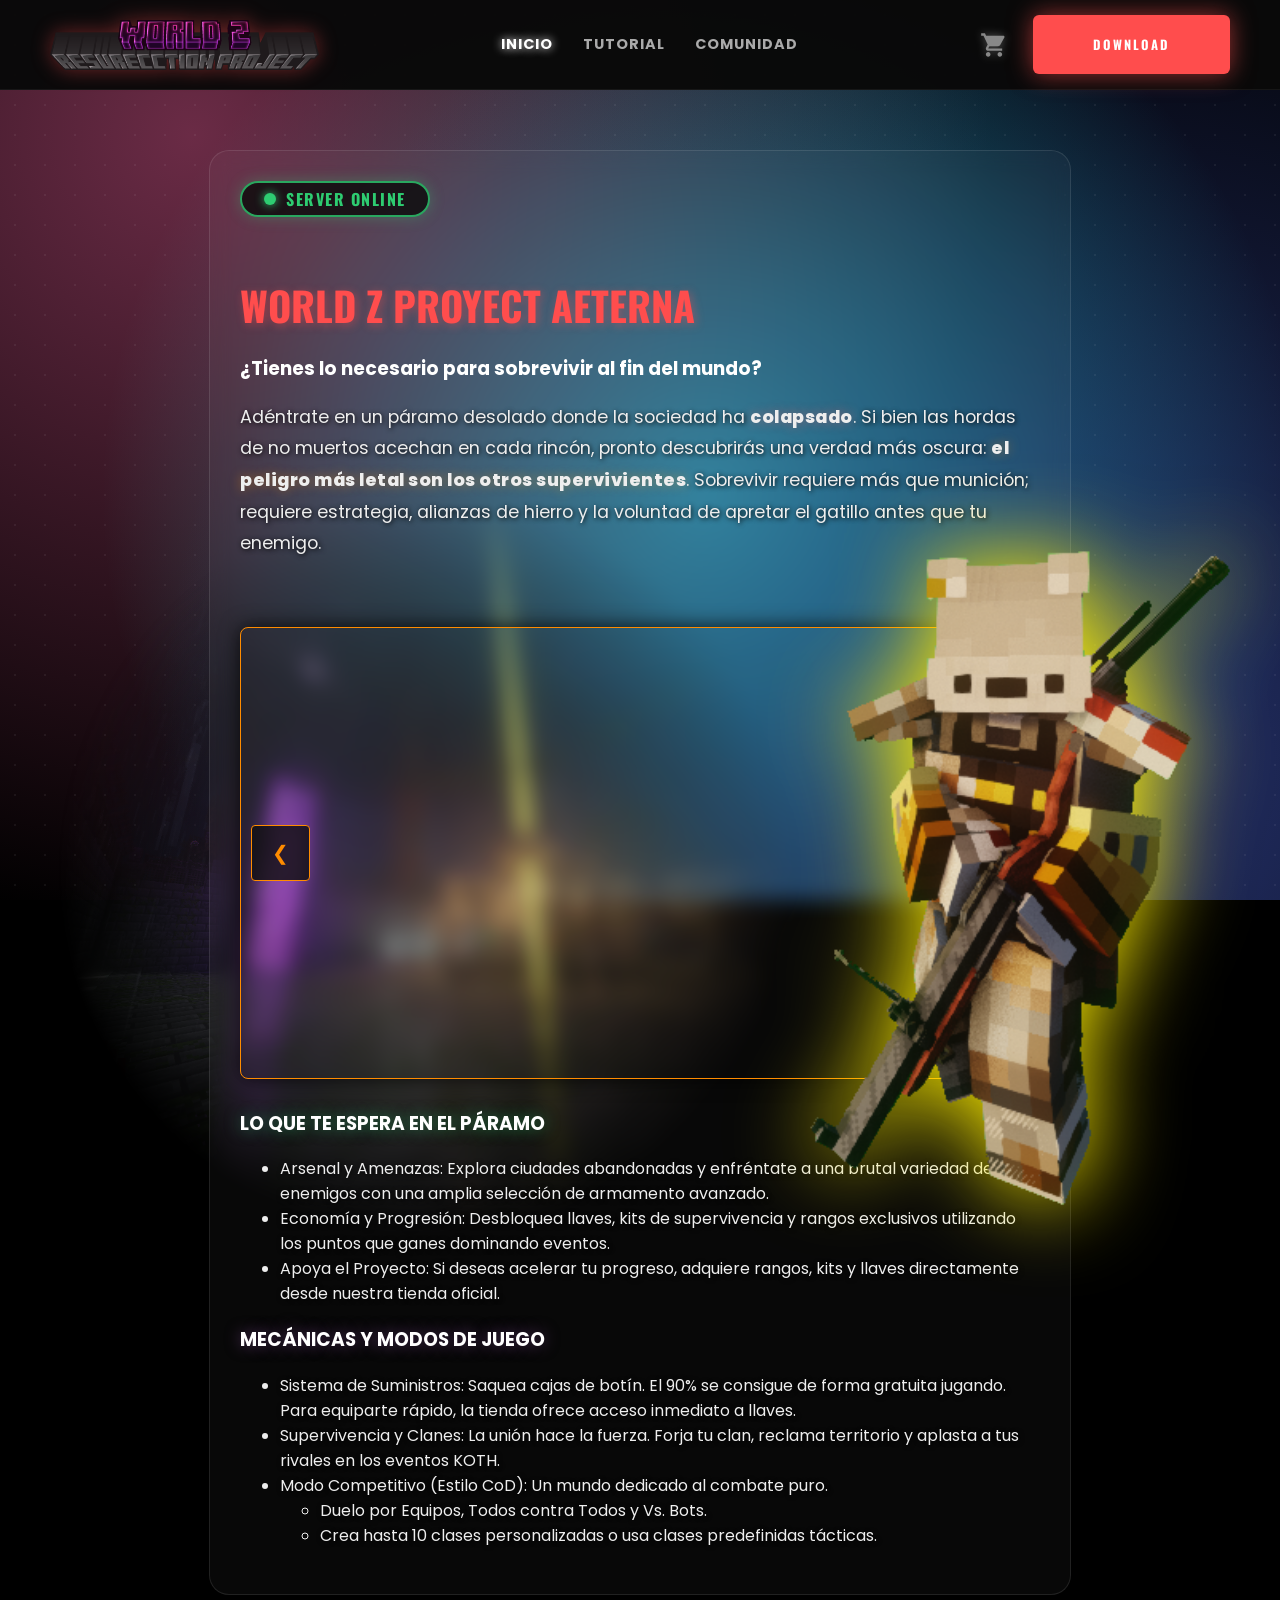
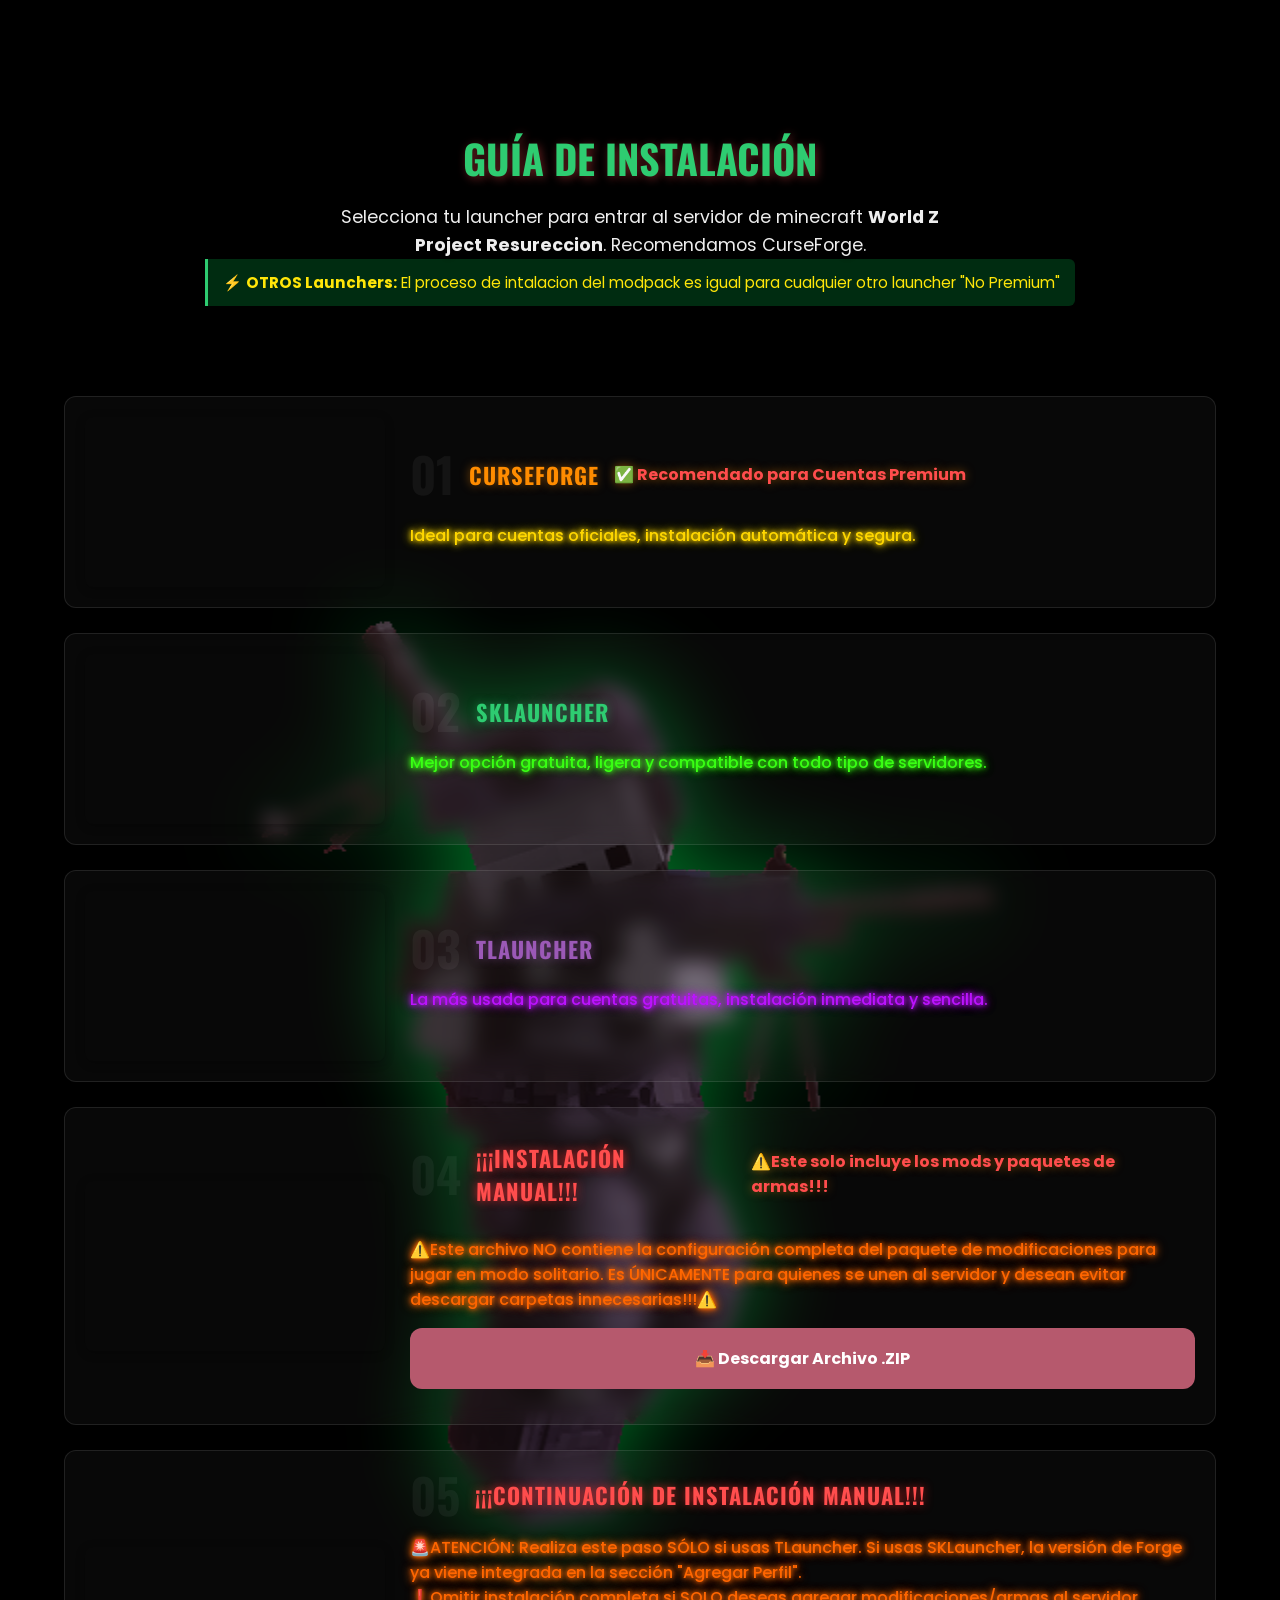
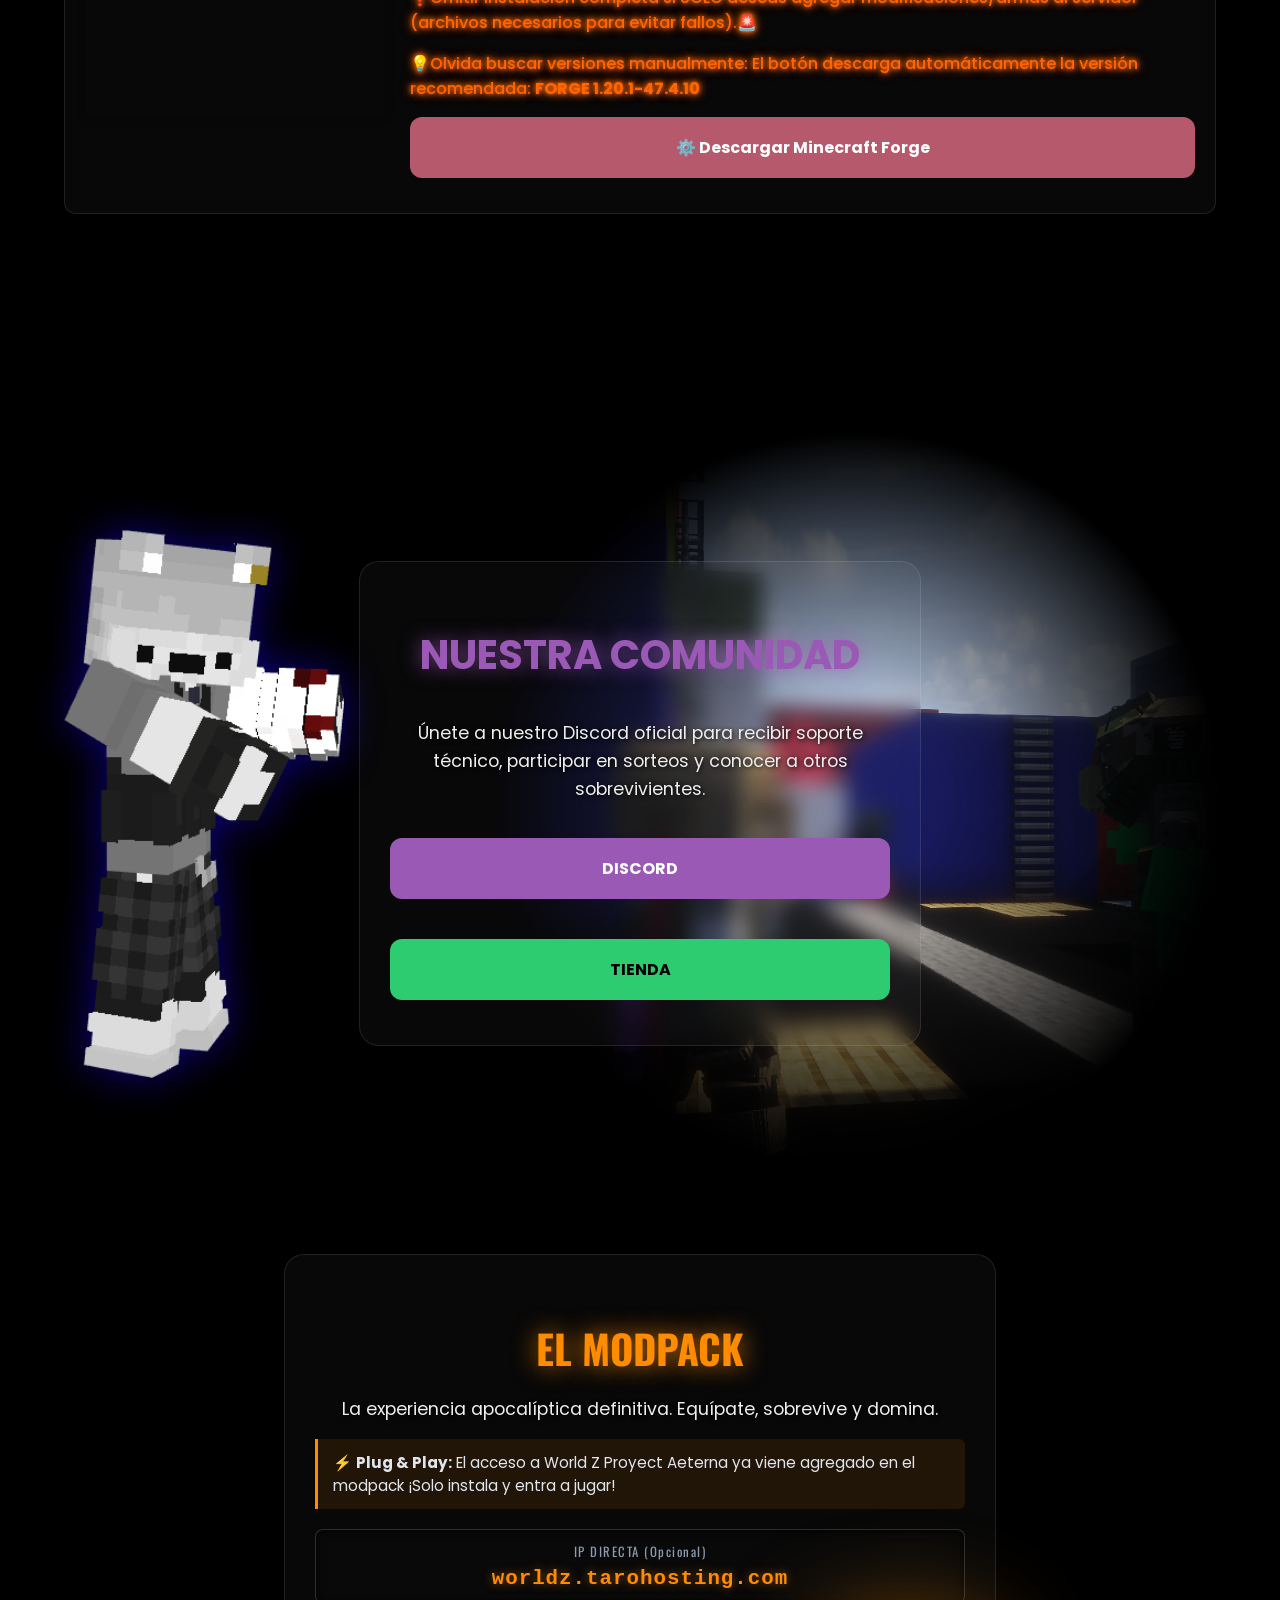
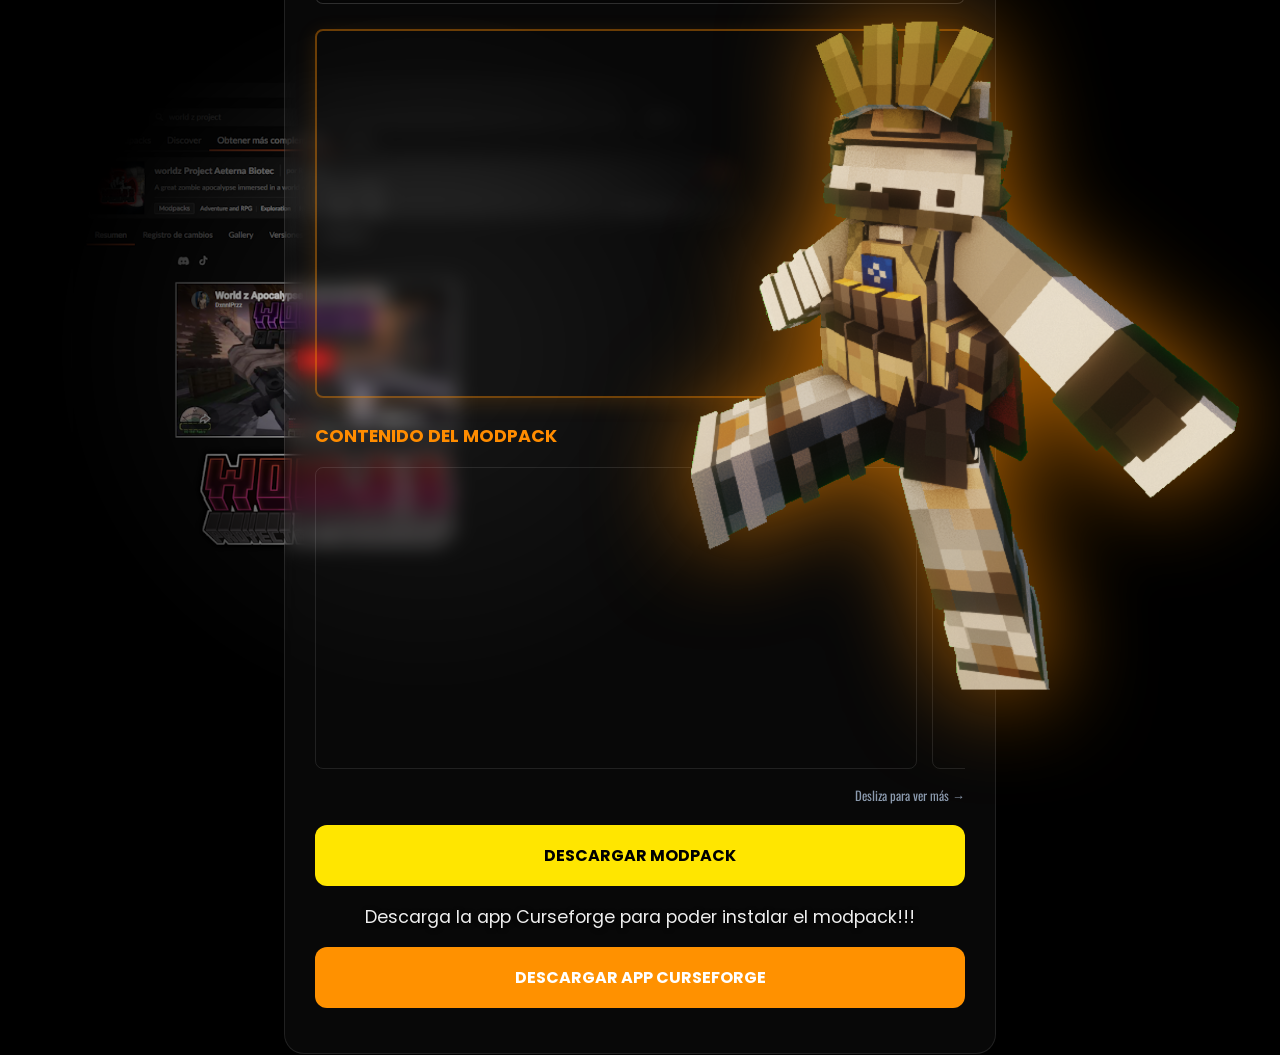
==== index.html @ f56920cf "Update index.html" ====
<!DOCTYPE html>
<html lang="es">
<head>

    
    
    <meta name="description" content="Página oficial de World Z Proyect Aeterna Biotec. Información sobre el desarrollo y avances del proyecto.">
    
    <meta name="keywords" content="world z, World z project, Proyect Aeterna Biotec, Aeterna Biotec, GitHub World Z">
    
    
    <meta name="google-site-verification" content="i11mtS7kQCkHAtEZqLaTs6EcRJ79t7Z1BuaArI9IVcI" />
    <meta charset="UTF-8">
    <meta name="viewport" content="width=device-width, initial-scale=1.0">
    <title>World Z Project Aeterna | Sitio Oficial Servidor Minecraft</title>
    <link href="https://fonts.googleapis.com/css2?family=Oswald:wght@500;700&family=Poppins:wght@300;400;600&display=swap" rel="stylesheet">
    <link rel="stylesheet" href="https://cdnjs.cloudflare.com/ajax/libs/font-awesome/6.0.0/css/all.min.css">
    <link rel="stylesheet" href="style.css">
    <link rel="icon" type="image/png" href="img/worldz_logo.png">
</head>
<body>
<div class="malla-tactica"></div>
    <div class="blob-container">
        <div class="blob blob-red"></div>
        <div class="blob blob-orange"></div>
        <div class="blob blob-green"></div>
        <div class="blob blob-purple"></div>
    </div>

<nav class="navbar">
    <!-- 1. IZQUIERDA: Tu Logo -->
    <div class="nav-logo">
        <!-- Cambia "img/logo.png" por la ruta real de tu logo -->
        <img src="img/worldz-title.png" alt="World Z Logo">

    </div>

    <!-- 2. CENTRO: Enlaces de navegación -->
    <div class="nav-links">
        <a href="#inicio" class="active">INICIO</a>
        <a href="#tutorial">TUTORIAL</a>
        <a href="#comunidad">COMUNIDAD</a>
    </div>

    <!-- 3. DERECHA: Botón gigante de Modpack -->
   <!-- 3. DERECHA: Carrito y Botón Modpack -->
    <div class="nav-action">
        <!-- Botón del Carrito de Compras -->
        <a href="https://worldz-resurecction-proyect.tebex.io" class="cart-btn" title="Ir a la Tienda">
            <svg viewBox="0 0 24 24" fill="currentColor" class="cart-icon">
                <path d="M7 18c-1.1 0-1.99.9-1.99 2S5.9 22 7 22s2-.9 2-2-.9-2-2-2zM1 2v2h2l3.6 7.59-1.35 2.45c-.16.28-.25.61-.25.96 0 1.1.9 2 2 2h12v-2H7.42c-.14 0-.25-.11-.25-.25l.03-.12.9-1.63h7.45c.75 0 1.41-.41 1.75-1.03l3.58-6.49c.08-.14.12-.31.12-.48 0-.55-.45-1-1-1H5.21l-.94-2H1zm16 16c-1.1 0-1.99.9-1.99 2s.89 2 1.99 2 2-.9 2-2-.9-2-2-2z"/>
            </svg>
        </a>
        
        <!-- Botón de Modpack -->
        <a href="#modpack" class="nav-btn">DOWNLOAD</a>
    </div>
</nav> <!-- Cierre de tu barra de navegación -->

</div>

<section id="inicio" class="section">
    <div class="main-layout"> 
        
        <!-- 1. PRIMERO EL OSO (Para que se quede anclado a la izquierda) -->
        <div class="character-slot">
            <img src="img/bienvenida2.png" class="character-float" alt="Oso Inicio">
        </div>

        <!-- 2. DESPUÉS EL RECUADRO CENTRAL -->
        <div class="container info-box inicio-box">
            
            <div class="welcome-content">
                <!-- CABECERA -->
                <div class="welcome-header">
                    <div class="server-status-badge">
                        <div class="status-dot"></div>
                        <span class="status-text">SERVER ONLINE</span>
                    </div>
                    <h2 class="glitch-small t-red">WORLD Z PROYECT AETERNA</h2>
                    <h3 class="subtitle-orange">¿Tienes lo necesario para sobrevivir al fin del mundo?</h3>
                    <p class="desc-text">
                        Adéntrate en un páramo desolado donde la sociedad ha <strong class="t-red">colapsado</strong>. Si bien las <span class="t-green">hordas de no muertos</span> acechan en cada rincón, pronto descubrirás una verdad más oscura: <strong class="t-orange">el peligro más letal son los otros supervivientes</strong>. Sobrevivir requiere más que munición; requiere <span class="t-purple">estrategia</span>, alianzas de hierro y la voluntad de apretar el gatillo antes que tu enemigo.
                    </p>
                </div>
                <div class="scroll-hint">Contenido del Servidor:</div>
                <!-- CARRUSEL -->
                <div class="pro-carousel-container">
                    
                    <button class="carousel-btn prev-btn">❮</button>
                     
                    <div class="pro-carousel-track">
                        <video src="img/DUELOS.mp4" class="pro-carousel-item" autoplay loop muted playsinline></video>
                         <video src="img/spawn.mp4" class="pro-carousel-item" autoplay loop muted playsinline></video>
                        <video src="img/armas.mp4" class="pro-carousel-item" autoplay loop muted playsinline></video>
                         <video src="img/ciudad.mp4" class="pro-carousel-item" autoplay loop muted playsinline></video>
                          <video src="img/hordas.mp4" class="pro-carousel-item" autoplay loop muted playsinline></video>
                         <video src="img/clan.mp4" class="pro-carousel-item" autoplay loop muted playsinline></video>
                          <video src="img/koth.mp4" class="pro-carousel-item" autoplay loop muted playsinline></video>
                       <video src="img/cajas.mp4" class="pro-carousel-item" autoplay loop muted playsinline></video>
                    </div>
                    <button class="carousel-btn next-btn">❯</button>
                </div>
               
                
                <!-- SECCIÓN 1: LO QUE TE ESPERA -->
                <div class="info-sector sector-green">
                    <h3 class="sector-title">LO QUE TE ESPERA EN EL PÁRAMO</h3>
                    <ul class="tactical-list">
                        <li>
                            <span class="highlight">Arsenal y Amenazas:</span> Explora ciudades abandonadas y enfréntate a una brutal variedad de enemigos con una amplia selección de armamento avanzado.
                        </li>
                        <li>
                            <span class="highlight">Economía y Progresión:</span> Desbloquea llaves, kits de supervivencia y rangos exclusivos utilizando los puntos que ganes dominando eventos.
                        </li>
                        <li>
                            <span class="highlight">Apoya el Proyecto:</span> Si deseas acelerar tu progreso, adquiere rangos, kits y llaves directamente desde nuestra tienda oficial.
                        </li>
                    </ul>
                </div>

                <!-- SECCIÓN 2: MECÁNICAS -->
                <div class="info-sector sector-purple">
                    <h3 class="sector-title">MECÁNICAS Y MODOS DE JUEGO</h3>
                    <ul class="tactical-list">
                        <li>
                            <span class="highlight">Sistema de Suministros:</span> Saquea cajas de botín. El 90% se consigue de forma gratuita jugando. Para equiparte rápido, la tienda ofrece acceso inmediato a llaves.
                        </li>
                        <li>
                            <span class="highlight">Supervivencia y Clanes:</span> La unión hace la fuerza. Forja tu clan, reclama territorio y aplasta a tus rivales en los eventos KOTH.
                        </li>
                        <li>
                            <span class="highlight">Modo Competitivo (Estilo CoD):</span> Un mundo dedicado al combate puro.
                            <ul class="sub-list">
                                <li>Duelo por Equipos, Todos contra Todos y Vs. Bots.</li>
                                <li>Crea hasta 10 clases personalizadas o usa clases predefinidas tácticas.</li>
                            </ul>
                        </li>
                    </ul>
                </div>
            </div>

        </div> <!-- Cierre del info-box -->

        <!-- 3. IMAGEN DE FONDO DIFUMINADA (Al final para que no estorbe la estructura) -->
        <div class="bg-decor-slot">
            <img src="img/bien.png" class="bg-decor-img" alt="Fondo Temático">
        </div>
        
    </div>
</section>




<!-- SECCIÓN TUTORIAL - DISEÑO HORIZONTAL PANORÁMICO -->
<section id="tutorial" class="section tutorial-panoramic">
    
    <div class="tutorial-header">
        <h2 class="glitch-small t-green">GUÍA DE INSTALACIÓN</h2>
        <p class="desc-text">
            Selecciona tu launcher para entrar al servidor de minecraft <strong>World Z Project Resureccion</strong>. Recomendamos CurseForge.
        </p>
        <div class="tactical-note2">
                    <span class="icon">⚡</span> <strong>OTROS Launchers:</strong> El proceso de intalacion del modpack es igual para cualquier otro launcher "No Premium" 
                </div>
    </div>

    <!-- CAPA 1: OSO EN MEDIO (FONDO) -->
    <div class="character-slot-background">
        <img src="img/modpack.png" class="character-float" alt="Oso Modpack">
    </div>

    <!-- CAPA 2: CUADRÍCULA DE VIDEOS (FRENTE) -->
    

        <!-- ⚠️ ÚNICAMENTE USAS ESTE CONTENEDOR: tutorial-grid-a -->
<div class="tutorial-grid-a">
        
        <!-- TARJETA 1 - AMARILLO BRILLANTE -->
        <div class="tut-card curse-card">
            <div class="video-lado">
                <iframe loading="lazy" width="320" height="180" src="https://www.youtube.com/embed/vfVm3KBM3Pw?si=cmJ82aJdweR9TgUh&amp;start=1" title="Instalación CurseForge" frameborder="0" allow="accelerometer; autoplay; clipboard-write; encrypted-media; gyroscope; picture-in-picture; web-share" referrerpolicy="strict-origin-when-cross-origin" allowfullscreen></iframe>
            </div>
            <div class="info-lado">
                <div class="tut-header">
                    <span class="tut-number">01</span>
                    <h3 class="step-title t-curse">CurseForge</h3>
                    <h4 class="t-recom">✅ Recomendado para Cuentas Premium </h4>
                </div>
                <!-- 🟡 ACTIVA ESTILO AMARILLO -->
                <p>Ideal para cuentas oficiales, instalación automática y segura.</p>
            </div>
        </div>

        <!-- TARJETA 2 - VERDE BRILLANTE -->
        <div class="tut-card sk-card">
            <div class="video-lado">
                <iframe loading="lazy" width="320" height="180" src="https://www.youtube.com/embed/HrGlXADRmXk?si=vNQG7JYjuwW92FKc" title="Instalación SKLauncher" frameborder="0" allow="accelerometer; autoplay; clipboard-write; encrypted-media; gyroscope; picture-in-picture; web-share" referrerpolicy="strict-origin-when-cross-origin" allowfullscreen></iframe>
            </div>
            <div class="info-lado">
                <div class="tut-header">
                    <span class="tut-number">02</span>
                    <h3 class="step-title t-sk">SKLauncher</h3>
                </div>
                <!-- 🟢 ACTIVA ESTILO VERDE -->
                <p>Mejor opción gratuita, ligera y compatible con todo tipo de servidores.</p>
            </div>
        </div>

        <!-- TARJETA 3 - MORADO BRILLANTE -->
        <div class="tut-card tl-card">
            <div class="video-lado">
                <iframe loading="lazy" width="320" height="180" src="https://www.youtube.com/embed/id0HUlYfTx8?si=DwA_zDHPzwAA2H4V" title="Instalación TLauncher" frameborder="0" allow="accelerometer; autoplay; clipboard-write; encrypted-media; gyroscope; picture-in-picture; web-share" referrerpolicy="strict-origin-when-cross-origin" allowfullscreen></iframe>
            </div>
            <div class="info-lado">
                <div class="tut-header">
                    <span class="tut-number">03</span>
                    <h3 class="step-title t-tl">TLauncher</h3>
                </div>
                <!-- 🟣 ACTIVA ESTILO MORADO -->
                <p>La más usada para cuentas gratuitas, instalación inmediata y sencilla.</p>
            </div>
        </div>

        <!-- TARJETA 4 - NARANJA BRILLANTE -->
        <div class="tut-card man-card">
            <div class="video-lado">
               <iframe loading="lazy" width="320" height="180" src="https://www.youtube.com/embed/YJRDSI32lL4?si=ktdalJR_nSnK_Y9p" title="Tutorial Instalación" frameborder="0" allow="accelerometer; autoplay; clipboard-write; encrypted-media; gyroscope; picture-in-picture; web-share" referrerpolicy="strict-origin-when-cross-origin" allowfullscreen></iframe>
            </div>
            <div class="info-lado">
                <div class="tut-header">
                    <span class="tut-number">04</span>
                    <h3 class="step-title t-man">¡¡¡Instalación Manual!!!</h3>
                    <h4 class="t-recom">⚠️Este solo incluye los mods y paquetes de armas!!! </h4>
                </div>
                <!-- 🟠 ACTIVA ESTILO NARANJA -->
                <p>⚠️Este archivo NO contiene la configuración completa del paquete de modificaciones para jugar en modo solitario. Es ÚNICAMENTE para quienes se unen al servidor y desean evitar descargar carpetas innecesarias!!!⚠️</p>
                <a href="https://www.mediafire.com/file/ihu9cr8jnw1rm3b/worlzproject-solo+mod+y+gunpack+para+servidor.zip/file" target="_blank" rel="noopener noreferrer" class="btn btn-zip">📥 Descargar Archivo .ZIP</a>
            </div>
        </div>

        <!-- TARJETA 5 - NARANJA BRILLANTE -->
        <div class="tut-card man-card">
            <div class="video-lado">
                <iframe loading="lazy" width="320" height="180" src="https://www.youtube.com/embed/yGZm-q7OAvg?si=7xn66qFc4Jn8DnW9" title="Instalación Minecraft Forge" frameborder="0" allow="accelerometer; autoplay; clipboard-write; encrypted-media; gyroscope; picture-in-picture; web-share" referrerpolicy="strict-origin-when-cross-origin" allowfullscreen></iframe>
            </div>
            <div class="info-lado">
                <div class="tut-header">
                    <span class="tut-number">05</span>
                    <h3 class="step-title t-man">¡¡¡Continuación de Instalación Manual!!!</h3>   
                </div>
                <!-- 🟠 ACTIVA ESTILO NARANJA -->
                <p>🚨ATENCIÓN: Realiza este paso SÓLO si usas TLauncher. Si usas SKLauncher, la versión de Forge ya viene integrada en la sección "Agregar Perfil". <br>
                ❗Omitir instalación completa si SOLO deseas agregar modificaciones/armas al servidor (archivos necesarios para evitar fallos).🚨</p>
                <p>💡Olvida buscar versiones manualmente: El botón descarga automáticamente la versión recomendada: <strong>FORGE 1.20.1-47.4.10</strong></p>
                <a href="https://adfoc.us/serve/sitelinks/?id=271228&url=https://maven.minecraftforge.net/net/minecraftforge/forge/1.20.1-47.4.10/forge-1.20.1-47.4.10-installer.jar" target="_blank" rel="noopener noreferrer" class="btn btn-zip">⚙️ Descargar Minecraft Forge</a>
            </div>
        </div>

</div>
    
    

    
    
</section>


<!-- SECCIÓN COMUNIDAD (Oso a la derecha) -->
<section id="comunidad" class="section">
    <div class="main-layout reverse"> <!-- La clase reverse mueve el oso a la izquierda -->
        <div class="container info-box">
            <h2 class="t-purple">NUESTRA COMUNIDAD</h2>
            <p class="desc-text">
                Únete a nuestro Discord oficial para recibir soporte técnico, 
                participar en sorteos y conocer a otros sobrevivientes.
            </p>
            <div class="btn-group">
                <a href="https://discord.gg/WpjncuSqm9" class="btn btn-discord">DISCORD</a>
                <a href="https://worldz-resurecction-proyect.tebex.io" class="btn btn-store">TIENDA</a>
            </div>
        </div>
        <div class="character-slot">
            <img src="img/comunidad.png" class="character-float" alt="Oso Comunidad">
        </div>
        <!-- NUEVA IMAGEN DIFUMINADA DE FONDO (Se irá automáticamente a la Derecha) -->
        <div class="bg-decor-slot">
            <img src="img/comun.png" class="bg-decor-img" alt="Fondo Temático">
        </div>
    </div>
</section>

<section id="modpack" class="section">
    
    <!-- Este es el contenedor que nos faltaba para que todo se acomode -->
    <div class="main-layout"> 
        
        <!-- 1. RECUADRO DE INFORMACIÓN (CENTRO) -->
        <div class="container info-box modpack-box">
            <h2 class="glitch-small t-orange">EL MODPACK</h2>
            
            
            <div class="modpack-intro">
                <p class="desc-text highlight-orange">
                    La experiencia apocalíptica definitiva. Equípate, sobrevive y domina.
                </p>
                <div class="tactical-note">
                    <span class="icon">⚡</span> <strong>Plug & Play:</strong> El acceso a World Z Proyect Aeterna ya viene agregado en el modpack ¡Solo instala y entra a jugar!
                </div>
                <div class="ip-box">
                    <span class="ip-label">IP DIRECTA (Opcional)</span>
                    <code class="ip-address">worldz.tarohosting.com</code>
                </div>
            </div>

            <!-- CONTENEDOR DEL VIDEO -->
            <div class="video-wrapper modpack-video">
                <!-- OJO AQUÍ: Cambia las letras del final por las de tu video de YouTube -->
               <iframe 
    src="https://www.youtube.com/embed/D2GFS1wUo_M?si=rUKjFmtlyOdYucRy" 
    title="World Z Project Trailer" 
    frameborder="0" 
    allow="accelerometer; autoplay; clipboard-write; encrypted-media; gyroscope; picture-in-picture; web-share" 
    allowfullscreen>
</iframe>
            </div>

            <!-- CARRUSEL DE IMÁGENES -->
            <h3 class="sector-title" style="color: var(--orange); margin-top: 25px; font-size: 1.1rem; text-align: left;">CONTENIDO DEL MODPACK</h3>
            <div class="carousel-container">
                <div class="carousel-track">
                    <!-- Pon el nombre real de tus fotos aquí -->
                    <video src="img/armas.mp4" class="carousel-img" autoplay loop muted playsinline></video>
                    <video src="img/ciudad.mp4" class="carousel-img" autoplay loop muted playsinline></video>
                    <video src="img/hordas.mp4" class="carousel-img" autoplay loop muted playsinline></video>
                    <img src="img/1.png" alt="Ciudad destruida" class="carousel-img">
                    <img src="img/2.png" alt="Horda Zombie" class="carousel-img">
                    <img src="img/3.png" alt="Biomas" class="carousel-img">
                    <img src="img/4.png" alt="Biomas" class="carousel-img">
                    <img src="img/5.png" alt="Biomas" class="carousel-img">
                    <img src="img/6.png" alt="Biomas" class="carousel-img">
                </div>
                <div class="scroll-hint">Desliza para ver más →</div>
            </div>

            <!-- BOTÓN DE DESCARGA -->
           
            <a href="https://www.curseforge.com/minecraft/modpacks/worldz-project-aeterna-biotec/files/7947819" class="btn btn-modpack" style="margin-top: 15px; width: 100%; display: block; box-sizing: border-box;">DESCARGAR MODPACK</a>
            <p class="desc-text highlight-orange">
                    Descarga la app Curseforge para poder instalar el modpack!!!
                </p>
            <a href="https://www.curseforge.com/download/app" class="btn btn-cuseforge style="margin-top: 15px; width: 100%; display: block; box-sizing: border-box;">DESCARGAR APP CURSEFORGE</a>
        </div>

        <!-- 2. PERSONAJE DE OSO (IZQUIERDA) -->
        <div class="character-slot">
            <!-- Asegúrate de poner el nombre de tu imagen del oso aquí -->
            <img src="img/tutorial.png" class="character-float" alt="Oso Modpack">
        </div>

        <!-- 3. IMAGEN DE FONDO DIFUMINADA (DERECHA) -->
        <div class="bg-decor-slot">
            <!-- Asegúrate de poner el nombre de tu imagen de fondo aquí -->
            <img src="img/bienv.png" class="bg-decor-img" alt="Fondo Temático">
        </div>
        
    </div>
</section>

    <script src="script.js"></script>
    <script>
    document.addEventListener("DOMContentLoaded", function() {
        const track = document.querySelector('.carousel-track');
        let isHovered = false;

        // Pausa el carrusel si el usuario pone el ratón encima
        track.addEventListener('mouseenter', () => isHovered = true);
        track.addEventListener('mouseleave', () => isHovered = false);

        setInterval(() => {
            if (!isHovered) {
                // Calcula el ancho de una imagen para saber cuánto avanzar
                const imgWidth = track.querySelector('.carousel-img').clientWidth + 15; // 15 es el gap
                
                // Si llegamos al final del carrusel, regresamos al inicio
                if (track.scrollLeft + track.clientWidth >= track.scrollWidth - 5) {
                    track.scrollTo({ left: 0, behavior: 'smooth' });
                } else {
                    // Si no, avanzamos a la siguiente imagen
                    track.scrollBy({ left: imgWidth, behavior: 'smooth' });
                }
            }
        }, 10000); // 3000 = 3 segundos. Puedes cambiar este número para hacerlo más rápido o más lento
    });
</script>

<script>
    document.addEventListener("DOMContentLoaded", function() {
        const proTrack = document.querySelector('.pro-carousel-track');
        const prevBtn = document.querySelector('.prev-btn');
        const nextBtn = document.querySelector('.next-btn');

        // Función para mover a la izquierda
        prevBtn.addEventListener('click', () => {
            const itemWidth = proTrack.clientWidth;
            proTrack.scrollBy({ left: -itemWidth, behavior: 'smooth' });
        });

        // Función para mover a la derecha
        nextBtn.addEventListener('click', () => {
            const itemWidth = proTrack.clientWidth;
            proTrack.scrollBy({ left: itemWidth, behavior: 'smooth' });
        });
    });
</script>
</body>
</html>
<script>
    // Seleccionamos todos los links de la barra y todas las secciones
    const navLinks = document.querySelectorAll('.navbar a');
    const sections = document.querySelectorAll('.section');

    window.addEventListener('scroll', () => {
        let current = '';

        sections.forEach(section => {
            const sectionTop = section.offsetTop;
            const sectionHeight = section.clientHeight;
            
            // Si el scroll está dentro de la sección (con un margen de 150px)
            if (pageYOffset >= (sectionTop - 150)) {
                current = section.getAttribute('id');
            }
        });

        navLinks.forEach(link => {
            link.classList.remove('active');
            // Si el href del link coincide con la sección actual, le pone el brillo
            if (link.getAttribute('href').includes(current)) {
                link.classList.add('active');
            }
        });
    });
</script>
</html>
---- style.css ----
/* =========================================
   WORLD Z PROYECT AETERNA - MAIN STYLES
   ========================================= */

/* --- 1. VARIABLES Y BASE --- */
:root {
    --red: #ff4d4d;
    --orange: #ff8c00;
    --green: #2ecc71;
    --purple: #9b59b6;
}

html { 
    scroll-behavior: smooth; 
}

body { 
    margin: 0; 
    background: #000;
    color: white; 
    font-family: 'Poppins', sans-serif; 
    overflow-x: hidden; 
}

/* Fondo de Nebulosa Dinámica */
body::before {
    content: "";
    position: fixed;
    top: 0; left: 0;
    width: 100%; height: 100%;
    background: radial-gradient(circle at 85% 85%, rgba(60, 81, 177, 0.6) 0%, transparent 70%), 
                radial-gradient(circle at 15% 15%, rgba(207, 84, 136, 0.514) 0%, transparent 60%),  
                radial-gradient(circle at 55% 55%, rgba(29, 255, 244, 0.6) 0%, transparent 70%),
                radial-gradient(circle at 50% 50%, rgba(0, 0, 0, 0.7) 0%, #000 100%);
    z-index: -1;
    animation: backgroundPulse 8s ease infinite alternate;
}

/* --- 2. BARRA DE NAVEGACIÓN --- */
.navbar { 
    position: fixed; 
    top: 0; 
    left: 0;
    width: 100%; 
    background: rgba(10, 10, 10, 0.98); /* Color oscuro, sólido y profesional */
    display: flex; 
    justify-content: space-between; /* Empuja los elementos a los extremos */
    align-items: center;
    padding: 15px 50px; /* Barra mucho más alta y con espacio a los lados */
    z-index: 1000; 
    box-sizing: border-box; /* Evita que la barra se salga de la pantalla */
    border-bottom: 1px solid rgba(255,255,255,0.05); /* Línea sutil debajo */
}
.navbar a { 
    color: #888; 
    text-decoration: none; 
    font-weight: 700; 
    font-size: 0.8rem; 
    transition: 0.3s; 
    text-transform: uppercase;
}

.navbar a.active, .navbar a:hover { 
    color: white; 
    text-shadow: 0 0 10px white; 
}

/* --- Contenedor del Logo --- */
.nav-logo {
    display: flex;
    align-items: center;
    gap: 15px;
}

.nav-logo img {
    height: 50px; /* Altura perfecta para que encaje dentro de la barra */
    width: auto;
    filter: drop-shadow(0 0 10px rgba(255, 77, 77, 0.4));
}

.nav-logo span {
    font-family: 'Oswald', sans-serif;
    font-size: 1.5rem;
    font-weight: bold;
    color: white;
    letter-spacing: 1px;
}

/* --- Links del Centro --- */
.nav-links {
    display: flex;
    gap: 30px;
}

.nav-links a { 
    color: #aaa; 
    text-decoration: none; 
    font-weight: 700; 
    font-size: 0.9rem; 
    transition: 0.3s; 
    text-transform: uppercase;
    letter-spacing: 1px;
}

.nav-links a.active, .nav-links a:hover { 
    color: white; 
    text-shadow: 0 0 10px white; 
}

/* --- Botón Modpack a la Derecha --- */
.nav-btn {
    background-color: var(--red); 
    color: #fff !important;
    padding: 20px 60px; /* <--- Esto lo hace muchísimo más alto y ancho */
    font-family: 'Oswald', sans-serif;
    font-size: 1.8rem; /* <--- Letra gigante */
    font-weight: 900; /* Letra extra gruesa */
    letter-spacing: 2px; /* Un poco de separación para que se lea perfecto */
    text-transform: uppercase;
    text-decoration: none;
    border-radius: 6px; /* Borde ligeramente más redondeado por el tamaño */
    transition: 0.3s;
    box-shadow: 0 0 25px rgba(255, 77, 77, 0.6); /* Resplandor rojo más fuerte */
}

.nav-btn:hover {
    transform: scale(1.08); /* Crece aún más cuando le pasas el cursor */
    background-color: #ff3333;
    box-shadow: 0 0 40px rgba(255, 77, 77, 0.9); /* Brillo explosivo al interactuar */
}
/* --- Alineación del lado derecho (Carrito + Botón) --- */
.nav-action {
    display: flex;
    align-items: center;
    gap: 25px; /* Separación perfecta entre el icono y el botón */
}

/* --- Estilos del Botón del Carrito --- */
.cart-btn {
    color: white;
    display: flex;
    align-items: center;
    justify-content: center;
    transition: all 0.3s ease;
    text-decoration: none;
    cursor: pointer;
}

.cart-icon {
    width: 28px;
    height: 28px;
    filter: drop-shadow(0 0 5px rgba(255, 255, 255, 0.3));
    transition: 0.3s;
}

/* Efecto al pasar el mouse por el carrito */
.cart-btn:hover {
    color: var(--green); /* Brillará en verde como confirmación de tienda */
    transform: scale(1.15) translateY(-2px); /* Se hace un poco más grande y salta ligeramente */
}

.cart-btn:hover .cart-icon {
    filter: drop-shadow(0 0 15px var(--green));
}

/* --- 3. LAYOUT GENERAL Y SECCIONES --- */
.section {
    min-height: 100vh;
    background: transparent !important; 
    position: relative;
}

.main-layout {
    display: flex;
    align-items: center;
    justify-content: center; 
    width: 100%;
    min-height: 100vh;
    position: relative; 
}

.main-layout.reverse {
    flex-direction: row-reverse;
}

.container, .info-box { 
    width: 90%; 
    max-width: 500px !important; 
    padding: 40px; 
    border-radius: 20px; 
    background: rgba(255,255,255,0.03); 
    border: 1px solid rgba(255,255,255,0.1); 
    backdrop-filter: blur(10px); 
    text-align: left; 
    z-index: 10;
}

/* Contenedor centralizado clásico (Legacy) */
.container {
    text-align: center;
    padding: 30px;
}

/* --- 4. TEXTOS Y TIPOGRAFÍA --- */
.glitch {
    font-family: 'Oswald', sans-serif;
    font-size: 4rem;
    color: var(--red) !important;
    margin: 0;
    text-transform: uppercase;
}

.glitch-small {
    font-family: 'Oswald', sans-serif;
    font-size: 2.5rem;
    color: var(--red) !important;
    text-shadow: 2px 2px 10px rgba(255, 77, 77, 0.4);
    margin-bottom: 15px;
}

p, li { 
    color: #eee !important; 
    text-shadow: 1px 1px 5px black; 
}

.desc-text {
    font-size: 1.1rem;
    line-height: 1.6;
}

/* --- 5. COMPONENTES GLOBALES (Botones y Status) --- */
.server-status {
    background: rgba(46, 204, 113, 0.25) !important;
    border: 2px solid #2ecc71 !important;
    color: #ffffff !important;
    text-shadow: 0 0 8px #2ecc71;
    box-shadow: 0 0 15px rgba(46, 204, 113, 0.4);
    font-weight: 900;
    margin-bottom: 10px;
    padding: 8px 20px; 
    border-radius: 50px !important; 
    display: inline-flex;
    align-items: center;
}

.dot {
    height: 12px; 
    width: 12px;
    background-color: var(--green);
    border-radius: 50%;
    display: inline-block;
    margin-right: 10px;
    box-shadow: 0 0 10px var(--green);
    animation: blink 1s infinite;
}

.btn {
    display: flex;
    align-items: center;
    justify-content: center;
    gap: 10px;
    padding: 18px;
    margin: 15px 0;
    border-radius: 12px;
    text-decoration: none;
    font-weight: 700;
    transition: 0.3s;
    border: none;
    animation: pulse 2s infinite;
    opacity: 1 !important; 
}

.btn-modpack { 
    background-color: #ffe600 !important; 
    color: #000 !important;
    
}
.btn-modpack:hover { box-shadow: 0 0 25px rgba(230, 255, 2, 0.849); transform: scale(1.05); }

.btn-cuseforge { 
   background-color: #ff9100 !important; 
    color: white !important;
}
.btn-cuseforge:hover { box-shadow: 0 0 25px rgba(185, 90, 1, 0.849); transform: scale(1.05);  }

.btn-discord { 
    background-color: #9b59b6 !important; 
    color: white !important;
}
.btn-discord:hover { box-shadow: 0 0 25px rgba(155, 89, 182, 0.7); transform: scale(1.05); }

.btn-zip{ 
    background-color: #b6596d !important; 
    color: white !important;
}
.btn-zip:hover { box-shadow: 0 0 25px rgba(238, 62, 106, 0.7); transform: scale(1.05); }

.btn-store { 
    background-color: #2ecc71 !important; 
    color: #000 !important; 
}
.btn-store:hover { box-shadow: 0 0 25px rgba(46, 204, 113, 0.7); transform: scale(1.05); }

.btn-group {
    display: flex;
    flex-direction: column;
    gap: 10px;
    margin-top: 20px;
}

/* --- 6. PERSONAJES (Renders y Posicionamiento) --- */
.character-slot {
    position: absolute;
    width: auto;
    height: auto;
    z-index: 20;
    display: flex;
    align-items: center;
    justify-content: center;
}

.main-layout:not(.reverse) .character-slot { right: 5%; }
.main-layout.reverse .character-slot { left: 5%; }

.character-float {
    width: 280px; 
    height: auto;
    filter: drop-shadow(0 0 15px rgba(255, 255, 255, 0.6)) !important;
    animation: floating 4s ease-in-out infinite;
}

/* Colores de resplandor por sección */

#tutorial .character-float{ filter: drop-shadow(0 0 50px rgba(0, 255, 85, 0.863)) !important;}
#comunidad .character-float { filter: drop-shadow(0 0 20px rgba(25, 0, 255, 0.479)) !important; }

/* --- 7. TÍTULOS DE SECCIONES ESPECÍFICAS --- */
#modpack h2 { 
    color: var(--orange) !important; 
    text-shadow: 0 0 25px rgba(255, 140, 0, 0.8) !important; 
}

#tutorial h2 { color: var(--green) !important; }

#comunidad h2 { 
    color: var(--purple) !important; 
    text-shadow: 0 0 20px rgba(155, 89, 182, 0.7) !important; 
    font-size: 2.5rem;
    text-transform: uppercase;
}
/* =========================================
   NUEVO DISEÑO: TARJETAS DE TUTORIAL
   ========================================= */

/* Hacemos el contenedor un poco más ancho para que los videos luzcan bien */
.tutorial-pro-box {
    max-width: 650px !important;
    padding: 40px;
}

/* Diseño de la Tarjeta Base */
.tut-card {
    background: rgba(0, 0, 0, 0.4); /* Fondo oscuro elegante */
    border: 1px solid rgba(255, 255, 255, 0.05); /* Borde súper sutil */
    border-radius: 16px; /* Esquinas redondeadas modernas */
    padding: 20px;
    margin-bottom: 25px; 
    transition: all 0.4s cubic-bezier(0.175, 0.885, 0.32, 1.275); /* Animación de rebote suave */
    position: relative;
    overflow: hidden;
}

/* Efecto al pasar el mouse por la tarjeta */
.tut-card:hover {
    transform: translateY(-8px); /* La tarjeta "flota" hacia arriba */
    background: rgba(0, 0, 0, 0.6);
}

/* Brillos personalizados para cada launcher al hacer Hover */
.curse-card:hover { border-color: var(--orange); box-shadow: 0 15px 30px rgba(255, 140, 0, 0.2); }
.sk-card:hover { border-color: var(--green); box-shadow: 0 15px 30px rgba(46, 204, 113, 0.2); }
.tl-card:hover { border-color: var(--purple); box-shadow: 0 15px 30px rgba(101, 67, 145, 0.2); }
.man-card:hover {border-color: var(--red); box-shadow: 0 15px 30px rgba(241, 14, 14, 0.521);}
/* Encabezado de la Tarjeta (Número + Título) */
.tut-header {
    display: flex;
    align-items: center;
    gap: 15px;
    margin-bottom: 15px;
}

/* Número Gigante de Fondo (Estilo "Marca de Agua") */
.tut-number {
    font-family: 'Oswald', sans-serif;
    font-size: 3rem;
    font-weight: 900;
    color: rgba(255, 255, 255, 0.05); /* Muy transparente */
    line-height: 1;
    transition: 0.3s;
}

/* El número brilla un poco cuando pasas el mouse */
.tut-card:hover .tut-number {
    color: rgba(255, 255, 255, 0.2);
}

/* Limpieza del título dentro de la tarjeta */
.tut-card .step-title {
    margin: 0;
    font-size: 1.4rem;
}

.tut-card .step-title::before {
    display: none; /* Quitamos el cuadrito viejo para que el número sea el protagonista */
}
.tutorial-box::-webkit-scrollbar-thumb { background: var(--green); border-radius: 10px; }

.tutorial-item {
    margin-bottom: 30px;
    text-align: left;
    border-bottom: 1px solid rgba(46, 204, 113, 0.2);
    padding-bottom: 15px;
}

.step-title {
    font-family: 'Oswald', sans-serif;
    color: #fff;
    font-size: 1.3rem;
    margin-bottom: 15px;
    display: flex;
    align-items: center;
    gap: 10px;
    text-transform: uppercase;
    letter-spacing: 1px;
}

.tutorial-item .step-title::before {
    content: "■";
    font-size: 0.9rem;
    color: inherit; 
}

/* Colores de Títulos de Tutorial */
.t-curse { color: var(--orange) !important; text-shadow: 0 0 10px rgba(255, 140, 0, 0.5) !important; }
.t-recom { color: var(--red) !important; text-shadow: 0 0 10px rgba(255, 140, 0, 0.5) !important; }
.t-sk { color: var(--green) !important; text-shadow: 0 0 10px rgba(46, 204, 113, 0.5) !important; }
.t-tl { color: var(--purple) !important; text-shadow: 0 0 10px rgba(155, 89, 182, 0.5) !important; }
.t-man { color: var(--red) !important; text-shadow: 0 0 10px rgba(230, 45, 45, 0.849) !important; }

.tutorial-item .step-title.t-curse { color: var(--orange) !important; }
.tutorial-item .step-title.t-sk { color: var(--green) !important; }
.tutorial-item .step-title.t-tl { color: var(--purple) !important; }

/* Contenedor de Video */
.video-wrapper {
    position: relative;
    padding-bottom: 56.25%; 
    height: 0;
    border-radius: 12px;
    overflow: hidden;
    border: 1px solid rgba(255, 255, 255, 0.1);
    box-shadow: 0 5px 15px rgba(0,0,0,0.5);
}

.video-wrapper iframe {
    position: absolute;
    top: 0; left: 0;
    width: 100%; height: 100%;
    border: none;
}

#tutorial ul { list-style: none; padding: 0; margin-top: 15px; }
#tutorial li { margin: 10px 0; font-weight: 600; color: #eee !important; }

/* --- 9. UTILIDADES Y EXTRAS --- */



#inicio { padding-top: 150px; }

/* Clases de texto personalizadas para descripciones */
.txt-2 { color: #ff4d4d !important; text-shadow: 0 0 5px rgba(255, 77, 77, 0.3); }
.txt-3 { color: #2ecc71 !important; text-shadow: 0 0 5px rgba(46, 204, 113, 0.3); }
.txt-4 { color: #9b59b6 !important; text-shadow: 0 0 5px rgba(155, 89, 182, 0.3); }
.txt-1 { color: #3498db !important; text-shadow: 0 0 5px rgba(52, 152, 219, 0.3); }

/* --- 10. ANIMACIONES CLAVE --- */
@keyframes backgroundPulse { 0% { opacity: 0.8; } 100% { opacity: 1; } }
@keyframes blink { 0%, 100% { opacity: 1; } 50% { opacity: 0.3; } }
@keyframes pulse { 0% { transform: scale(1); } 50% { transform: scale(1.03); } 100% { transform: scale(1); } }
@keyframes floating { 0%, 100% { transform: translateY(0); } 50% { transform: translateY(-20px); } }

/* --- 11. RESPONSIVO (MÓVILES) --- */
@media (max-width: 768px) {
    .main-layout, .main-layout.reverse { flex-direction: column; text-align: center; }
.info-box { 
    width: 90%; 
    max-width: 500px !important; 
    padding: 40px; 
    border-radius: 20px; 
    background: rgba(15, 15, 15, 0.6); /* Un poco más oscuro */
    border: 1px solid rgba(255, 255, 255, 0.08); 
    box-shadow: 0 10px 30px rgba(0, 0, 0, 0.5); /* Sombra profunda */
    backdrop-filter: blur(12px); 
    text-align: left; 
    z-index: 10;
    transition: all 0.4s ease; /* Transición suave */
}
/* Efecto al pasar el ratón: El cuadro se ilumina y flota ligeramente */
.info-box:hover {
    border: 1px solid rgba(255, 77, 77, 0.3); /* Borde rojo sutil */
    box-shadow: 0 15px 40px rgba(255, 77, 77, 0.15); /* Resplandor rojo debajo */
    transform: translateY(-5px); /* Flota hacia arriba */
}

#tutorial .info-box:hover { border-color: rgba(46, 204, 113, 0.3); box-shadow: 0 15px 40px rgba(46, 204, 113, 0.15); }
#comunidad .info-box:hover { border-color: rgba(155, 89, 182, 0.3); box-shadow: 0 15px 40px rgba(155, 89, 182, 0.15); }
    .character-slot { position: relative; left: 0 !important; right: 0 !important; margin-top: 20px; }
}

/* Centrar el texto solo en el recuadro de bienvenida */
.inicio-box {
    text-align: center !important;
}

/* --- Ajuste de tamaño para el recuadro de Bienvenida --- */
.inicio-box {
    max-width: 800px !important; /* Antes estaba limitado a 500px. Ahora es mucho más ancho */
    text-align: left !important; /* Lo regresamos a la izquierda para que el formato de Informe Táctico se lea perfecto */
}

/* =========================================
   SECCIÓN TUTORIAL - HORIZONTAL (GRID)
   ========================================= */
.tutorial-panoramic {
    position: relative;
    display: flex;
    flex-direction: column;
    align-items: center;
    justify-content: center;
    padding: 100px 0; /* Espacio arriba y abajo */
    min-height: 100vh;
}

.tutorial-header {
    text-align: center;
    margin-bottom: 40px;
    z-index: 10;
}

.tutorial-header p {
    max-width: 600px;
    margin: 0 auto;
}

/* El truco para ponerlos uno al lado del otro */
.tutorial-grid {
    display: grid;
    grid-template-columns: repeat(3, 1fr);
    gap: 30px;
    
    /* --- AQUÍ ESTÁ EL CAMBIO --- */
    width: 95%; /* Aprovecha casi toda la pantalla de lado a lado */
    max-width: 1600px; /* Subimos el límite de 1200px a 1600px para que crezcan mucho más */
    /* --------------------------- */
    
    z-index: 10; 
    position: relative; 
}


/* Asegurarnos de que las tarjetas no tengan márgenes raros en el grid */
.tutorial-grid .tut-card {
    margin-bottom: 0;
    background: rgba(255, 255, 255, 0.03);
    backdrop-filter: blur(10px);
}

.tutorial-grid-a .tut-card {
    margin-bottom: 0;
    background: rgba(255, 255, 255, 0.03);
    backdrop-filter: blur(10px);
}



.character-slot-corner .character-float {
    width: 250px; /* Un poco más pequeño para no robar tanta cámara */
    opacity: 0.8; /* Ligeramente transparente para integrarse mejor al fondo */
}

/* --- AJUSTE PARA CELULARES --- */
/* Si alguien entra desde su celular, los videos se pondrán uno abajo del otro automáticamente */
@media (max-width: 992px) {
    .tutorial-grid {
        grid-template-columns: repeat(2, 1fr); /* 2 columnas en tablets */
    }
}

@media (max-width: 768px) {
    .tutorial-grid {
        grid-template-columns: 1fr; /* 1 columna en celulares */
    }
    .character-slot-corner {
        display: none; /* Ocultamos al oso en celular para que no estorbe */
    }
}
/* =========================================
   CAPA 1: OSO CENTRADO EN EL FONDO
   ========================================= */
.character-slot-background {
    position: absolute;
    top: 55%; /* Lo bajamos un poquito para que quede centrado con los videos, no con el título */
    left: 50%;
    transform: translate(-50%, -50%); /* Esto lo centra perfectamente a la mitad */
    z-index: 1; /* CAPA 1: Se va para atrás */
    pointer-events: none; /* SÚPER IMPORTANTE: Evita que el oso bloquee los clics a los videos */
    opacity: 0.5; /* Lo hacemos semi-transparente para que no estorbe la lectura */
}

.character-slot-background .character-float {
    width: 800px; /* Lo hacemos más grande para que abarque espacio detrás de los 3 videos */
    /* Conserva la animación de flotar y el brillo que ya le habías puesto */
}

/* =========================================
   CAPA 2: CUADRÍCULA AL FRENTE
   ========================================= */
.tutorial-grid {
    display: grid;
    grid-template-columns: repeat(3, 1fr);
    gap: 30px;
    width: 90%;
    max-width: 1200px;
    z-index: 10; /* CAPA 2: Se viene para el frente */
    position: relative; /* Necesario para que el z-index funcione correctamente aquí */
}


/* Para que en celular no se vea gigante el oso de fondo */
@media (max-width: 768px) {
    .character-slot-background .character-float {
        width: 250px; 
    }
}

.malla-tactica {
    position: fixed;
    top: 0; left: 0;
    width: 100%; height: 100%;
    /* Crea un patrón de puntos semi-transparentes */
    background-image: radial-gradient(rgba(255, 255, 255, 0.06) 1px, transparent 1px);
    background-size: 30px 30px;
    z-index: -1; 
    pointer-events: none; /* Para que no estorbe al hacer clic */
}

/* =========================================
   IMÁGENES DE FONDO TEMÁTICAS (DIFUMINADAS)
   ========================================= */
.bg-decor-slot {
    position: absolute;
    z-index: 1; /* Se queda atrás del recuadro de texto */
    pointer-events: none; /* Evita que estorbe si el usuario hace clic */
}

/* Lógica de posición automática (Opuesto al oso) */
/* Si el oso está a la DERECHA, la imagen va a la IZQUIERDA */
.main-layout:not(.reverse) .bg-decor-slot { 
    left: 2%; 
    top: 50%;
    transform: translateY(-50%);
}

/* Si el oso está a la IZQUIERDA (reverse), la imagen va a la DERECHA */
.main-layout.reverse .bg-decor-slot { 
    right: 2%; 
    top: 50%;
    transform: translateY(-50%);
}

/* Estilo de la imagen difuminada */
.bg-decor-img {
    width: 800px; 
    height: 800px;
    object-fit: cover; 
    /* Ya no necesitamos el border-radius: 50% porque la máscara hará todo el trabajo sucio */
    
    /* --- EL TRUCO DEL DIFUMINADO EXTREMO --- 
       black 15%: Solo el centro (un 15%) se ve perfecto y colorido.
       transparent 65%: La imagen se vuelve 100% invisible mucho antes de llegar a la orilla.
       El espacio entre 15% y 65% crea ese desvanecimiento súper suave. */
    -webkit-mask-image: radial-gradient(circle at center, black 15%, transparent 65%);
    mask-image: radial-gradient(circle at center, black 15%, transparent 65%);
    
    /* Bajamos un pelito la opacidad para que el morado/rojo de tu fondo 
       siga bañando la imagen y parezca que están en el mismo ambiente */
    opacity: 10.0; 
    filter: none; 
}

/* =========================================
   MEJORAS DE COLOR PARA EL TEXTO (HUD TÁCTICO)
   ========================================= */

/* 1. Apagamos el blanco puro del texto base para que no lastime la vista */
.welcome-content .desc-text {
    color: #a5b1c2; /* Un tono gris/azulado táctico */
    line-height: 1.8;
}

/* 2. Hacemos que las negritas brillen como alertas del sistema */
.welcome-content strong {
    font-weight: 800;
    letter-spacing: 0.5px;
    text-shadow: 0 0 10px rgba(255, 255, 255, 0.2);
}

.welcome-content strong.t-red {
    text-shadow: 0 0 12px rgba(255, 77, 77, 0.4);
}

.welcome-content strong.t-orange {
    text-shadow: 0 0 12px rgba(255, 140, 0, 0.4);
}

/* 3. Coloreamos el texto de las listas para que no sea blanco */
.tactical-list {
    color: #b0b8c4; /* Gris ligeramente más oscuro que el párrafo */
}

/* 4. Efecto interactivo: El texto de la lista se ilumina al pasar el ratón */
.tactical-list > li {
    transition: color 0.3s ease;
}

.tactical-list > li:hover {
    color: #ffffff; /* Se vuelve blanco brillante al leerlo */
}

/* 5. Los títulos de cada sector ahora emiten un resplandor de su propio color */
.sector-green .sector-title { 
    text-shadow: 0 0 15px rgba(46, 204, 113, 0.5); 
}

.sector-purple .sector-title { 
    text-shadow: 0 0 15px rgba(155, 89, 182, 0.5); 
}

.server-status-badge {
    display: inline-flex !important;
    flex-direction: row !important; /* Obliga al punto y al texto a estar en la misma línea */
    align-items: center !important;
    justify-content: center !important;
    gap: 10px !important; /* Separación exacta entre el punto y las letras */
    
    background-color: rgba(10, 10, 10, 0.8) !important; /* Fondo oscuro asegurado */
    border: 2px solid rgba(46, 204, 113, 0.8) !important; /* Borde verde visible */
    box-shadow: 0 0 15px rgba(46, 204, 113, 0.3) !important;
    
    padding: 8px 22px !important; /* Le da el tamaño gordito */
    border-radius: 50px !important; /* Esto es lo que crea el ÓVALO perfecto */
    
    margin-bottom: 25px !important;
    width: max-content !important; /* Evita que el óvalo se estire por toda la pantalla */
}



/* El punto verde con animación */

/* Efecto al pasar el ratón (brilla más) */

/* El texto de "Server Online" */
.server-status-badge .status-text {
    color: #2ecc71 !important;
    font-family: 'Oswald', sans-serif !important;
    font-size: 1rem !important;
    font-weight: 800 !important;
    letter-spacing: 1.5px !important;
    margin: 0 !important; /* Evita que otras configuraciones empujen el texto hacia abajo */
    line-height: 1 !important;
}

/* El punto verde con animación de radar/latido */
.status-dot {
    width: 12px !important;
    height: 12px !important;
    background-color: #2ecc71 !important;
    border-radius: 50% !important;
    box-shadow: 0 0 10px #2ecc71 !important;
    margin: 0 !important;
    flex-shrink: 0 !important; /* Evita que el punto se aplaste */
    animation: radar-pulse 1.5s infinite alternate !important;
}

/* Animación que hace que el punto brille fuerte y despacio */
@keyframes radar-pulse {
    0% {
        opacity: 0.5;
        box-shadow: 0 0 5px #2ecc71;
    }
    100% {
        opacity: 1;
        box-shadow: 0 0 15px #2ecc71, 0 0 25px #2ecc71;
    }
}

/* =========================================
   SECCIÓN MODPACK: TEXTO, VIDEO Y CARRUSEL
   ========================================= */

/* Ajustamos el ancho para que quepa todo sin verse apretado */
.modpack-box {
    max-width: 650px !important;
}

/* --- ESTILOS DEL TEXTO MEJORADO --- */
.modpack-intro {
    margin-bottom: 25px;
}

.highlight-orange {
    color: #fff;
    font-size: 1.1rem;
    margin-bottom: 15px;
    text-align: center;
}

/* Recuadro de aviso "Plug & Play" */
.tactical-note {
    background: rgba(255, 140, 0, 0.1); /* Fondo naranja muy transparente */
    border-left: 3px solid var(--orange); /* Línea naranja a la izquierda */
    padding: 12px 15px;
    border-radius: 0 6px 6px 0;
    font-size: 0.95rem;
    color: #e0e6ed;
    margin-bottom: 20px;
    text-align: left;
}
.tactical-note2 {
    background: rgba(0, 252, 97, 0.171); /* Fondo naranja muy transparente */
    border-left: 3px solid var(--green); /* Línea naranja a la izquierda */
    padding: 12px 15px;
    border-radius: 0 6px 6px 0;
    font-size: 0.95rem;
    color: #ffe609;
    margin-bottom: 20px;
    text-align: left;
}

/* Recuadro que hace destacar la IP */
.ip-box {
    background: rgba(10, 10, 10, 0.7);
    border: 1px solid rgba(255, 255, 255, 0.15);
    border-radius: 8px;
    padding: 12px 20px;
    text-align: center;
    box-shadow: inset 0 0 10px rgba(0,0,0,0.8);
}

.ip-label {
    display: block;
    font-family: 'Oswald', sans-serif;
    color: #8c9baf;
    font-size: 0.8rem;
    letter-spacing: 1.5px;
    margin-bottom: 5px;
}

.ip-address {
    color: var(--orange);
    font-size: 1.3rem;
    font-weight: 800;
    letter-spacing: 1px;
    text-shadow: 0 0 10px rgba(255, 140, 0, 0.5);
    user-select: all; /* Permite copiar la IP con un solo clic */
}

/* --- ESTILOS DEL VIDEO --- */
.modpack-video {
    position: relative;
    padding-bottom: 56.25%; /* Proporción 16:9 obligatoria */
    height: 0;
    overflow: hidden;
    border-radius: 8px;
    border: 2px solid rgba(255, 140, 0, 0.4);
    box-shadow: 0 5px 20px rgba(255, 140, 0, 0.15);
}

.modpack-video iframe {
    position: absolute;
    top: 0; left: 0;
    width: 100%; height: 100%;
    border-radius: 6px;
}

/* --- ESTILOS DEL CARRUSEL --- */
.carousel-container {
    position: relative;
    width: 100%;
    margin-bottom: 20px;
}

.carousel-track {
    display: flex;
    gap: 15px;
    overflow-x: auto; /* Permite deslizar */
    scroll-snap-type: x mandatory; 
    padding-bottom: 12px; 
    scrollbar-width: thin;
    scrollbar-color: var(--orange) rgba(0,0,0,0.3);
}

/* Barra de scroll para Chrome/Edge/Safari */
.carousel-track::-webkit-scrollbar { display: none;; }
.carousel-track::-webkit-scrollbar-track { background: rgba(0, 0, 0, 0.3); border-radius: 10px; }
.carousel-track::-webkit-scrollbar-thumb { background: var(--orange); border-radius: 10px; }

.carousel-img {
    flex: 0 0 85%; /* Muestra un poco de la siguiente imagen */
    height: 300px;
    object-fit: cover;
    border-radius: 8px;
    scroll-snap-align: center;
    border: 1px solid rgba(255, 255, 255, 0.1);
    transition: 0.3s ease;
}

.carousel-img:hover {
    transform: scale(1.02);
    border-color: var(--orange);
}

.scroll-hint {
    text-align: right;
    font-family: 'Oswald', sans-serif;
    font-size: 0.8rem;
    color: #8c9baf;
    margin-top: 5px;
}

/* --- AUMENTAR TAMAÑO DEL OSO SOLO EN EL MODPACK --- */

/* Buscamos el personaje que esté específicamente dentro de #modpack */
#modpack .character-float {
    width: 500px !important; /* Aquí es donde ajustas el tamaño. Prueba con 550px o 600px */
    max-width: none !important; /* Quita cualquier límite anterior */
    transform: scale(1.1); /* Un empujón extra de tamaño del 10% */
    filter: drop-shadow(0 0 45px rgba(255, 140, 0, 0.692))!important; 
}

/* Ajustamos el contenedor para que el oso grande no se corte */
#modpack .character-slot {
    flex: 0 0 40% !important; /* Le damos un poco más de espacio al oso (40% de la pantalla) */
}

#inicio .character-float {
    width: 400px !important; /* Aquí es donde ajustas el tamaño. Prueba con 550px o 600px */
    max-width: none !important; /* Quita cualquier límite anterior */
    transform: scale(1.1); /* Un empujón extra de tamaño del 10% */
    filter: drop-shadow(0 0 40px rgb(255, 238, 0)) !important; 
 
}

/* Ajustamos el contenedor para que el oso grande no se corte */
#inicio .character-slot {
    flex: 0 0 40% !important; /* Le damos un poco más de espacio al oso (40% de la pantalla) */
}

#turorial .character-float {
    width: 800px !important; /* Aquí es donde ajustas el tamaño. Prueba con 550px o 600px */
    max-width: none !important; /* Quita cualquier límite anterior */
    transform: scale(1.1); /* Un empujón extra de tamaño del 10% */
    filter: drop-shadow(0 0 45px rgba(2, 255, 255, 0.87))!important; 
}

/* Ajustamos el contenedor para que el oso grande no se corte */
#tutorial .character-slot {
    flex: 0 0 40% !important; /* Le damos un poco más de espacio al oso (40% de la pantalla) */
}

/* --- CARRUSEL PROFESIONAL CON FLECHAS --- */
.pro-carousel-container {
    position: relative;
    display: flex;
    align-items: center;
    width: 100%;
    max-width: 800px; /* Tamaño máximo, puedes ajustarlo */
    margin: 30px auto; /* Lo centra en la pantalla */
    border-radius: 8px; /* Bordes ligeramente redondeados */
    box-shadow: 0 0 20px rgba(0,0,0,0.8); /* Sombra oscura para dar profundidad */
    border: 1px solid #ff8c00; /* Borde táctico naranja */
    overflow: hidden;
}

.pro-carousel-track {
    display: flex;
    width: 100%;
    overflow: hidden; /* Esconde las fotos que no caben */
    scroll-behavior: smooth; /* Deslizamiento suave */
}

.pro-carousel-item {
    min-width: 100%; /* Obliga a que cada imagen ocupe todo el cuadro */
    height: 450px; /* Fija la altura para que no brinque la página */
    object-fit: cover; /* Recorta la foto sin aplastarla para que encaje perfecto */
}

/* Diseño de las Flechas */
.carousel-btn {
    position: absolute;
    top: 50%;
    transform: translateY(-50%);
    background: rgba(15, 15, 15, 0.8);
    color: #ff8c00;
    border: 1px solid #ff8c00;
    font-size: 20px;
    cursor: pointer;
    padding: 15px 20px;
    z-index: 10;
    border-radius: 4px;
    transition: all 0.3s ease;
}

/* Efecto al pasar el ratón (Hover) */
.carousel-btn:hover {
    background: #ff8c00;
    color: #000;
    box-shadow: 0 0 15px #ff8c00;
}

/* Posición de cada flecha */
.prev-btn { left: 10px; }
.next-btn { right: 10px; }


.tutorial-grid-a {
    display: grid;
    grid-template-columns: 1fr;
    gap: 25px;

    /* 🎯 MISMO TAMAÑO Y CENTRADO QUE LOS OTROS */
    width: 90% !important;      
    max-width: 1200px !important;
    margin: 30px auto 40px auto !important; /* 🔴 YA NO SE SUBEN ENCIMA DE LAS 3 */

    position: relative;
    z-index: 10 !important;
}

/* 🎯 ESTILO IGUAL EXACTO A LAS TARJETAS DE ARRIBA */
.tutorial-grid-a .tut-card {
    width: 100% !important;
    max-width: 100% !important;
    display: flex !important;
    flex-direction: row !important;
    align-items: center !important; /* 🔑 VIDEO CENTRADO VERTICALMENTE */
    gap: 25px !important;
    min-height: 200px !important;

    /* ✅ EFECTO TRANSPARENTE / DESENFOQUE IGUAL A LAS OTRAS */
    background: rgba(255, 255, 255, 0.03) !important; 
    backdrop-filter: blur(10px) !important; 
    -webkit-backdrop-filter: blur(10px) !important; 

    border: 1px solid rgba(255, 255, 255, 0.1) !important;
    border-radius: 12px !important;
    padding: 20px !important;
    box-sizing: border-box !important;
    color: #ffffff !important;
}

/* 📹 VIDEO PEQUEÑO IZQUIERDO (CENTRADO EN SU LADO) */
.video-lado {
    display: flex !important;
    align-items: center !important;
    justify-content: center !important;
    flex-shrink: 0 !important;
}

.video-lado iframe {
    width: 300px !important;
    height: 170px !important;
    border-radius: 8px !important;
    box-shadow: 0 2px 10px rgba(0,0,0,0.3) !important;
}

/* 📝 TEXTO LADO DERECHO */
.info-lado {
    flex: 1 !important;
}

/* 📱 CELULARES */
@media (max-width: 768px) {
    .tutorial-grid-a {margin: 20px auto !important;}
    .tutorial-grid-a .tut-card {
        flex-direction: column !important;
        text-align: center !important;
        align-items: center !important;
    }
    .video-lado iframe {
        width: 100% !important;
        max-width: 320px !important;
    }
}

/* ====== ESTILOS SOLO PARA PÁRRAFOS <p> ====== */

/* 🟡 TARJETA 1: AMARILLO NEÓN */
.curse-card .info-lado p {
    color: #FFD700 !important; /* Amarillo Dorado */
    /* ✨ EFECTO BRILLO / DESBORDE */
    text-shadow: 0 0 4px #FFD700, 
                 0 0 8px #FFD700, 
                 0 0 12px rgba(255, 215, 0, 0.6) !important;
    font-weight: 500 !important;
    line-height: 1.5 !important;
}

/* 🟢 TARJETA 2: VERDE NEÓN */
.sk-card .info-lado p {
    color: #39FF14 !important; /* Verde Radiactivo */
    text-shadow: 0 0 4px #39FF14, 
                 0 0 8px #39FF14, 
                 0 0 12px rgba(57, 255, 20, 0.6) !important;
    font-weight: 500 !important;
    line-height: 1.5 !important;
}

/* 🟣 TARJETA 3: MORADO / VIOLETA NEÓN */
.tl-card .info-lado p {
    color: #BC13FE !important; /* Morado Eléctrico */
    text-shadow: 0 0 4px #BC13FE, 
                 0 0 8px #BC13FE, 
                 0 0 12px rgba(188, 19, 254, 0.6) !important;
    font-weight: 500 !important;
    line-height: 1.5 !important;
}

/* 🟠 TARJETAS 4 Y 5 (POR SI LAS USAS): NARANJA */
.man-card .info-lado p {
    color: #FF6600 !important;
    text-shadow: 0 0 4px #FF6600, 
                 0 0 8px #FF6600, 
                 0 0 12px rgba(255, 102, 0, 0.6) !important;
    font-weight: 500 !important;
}
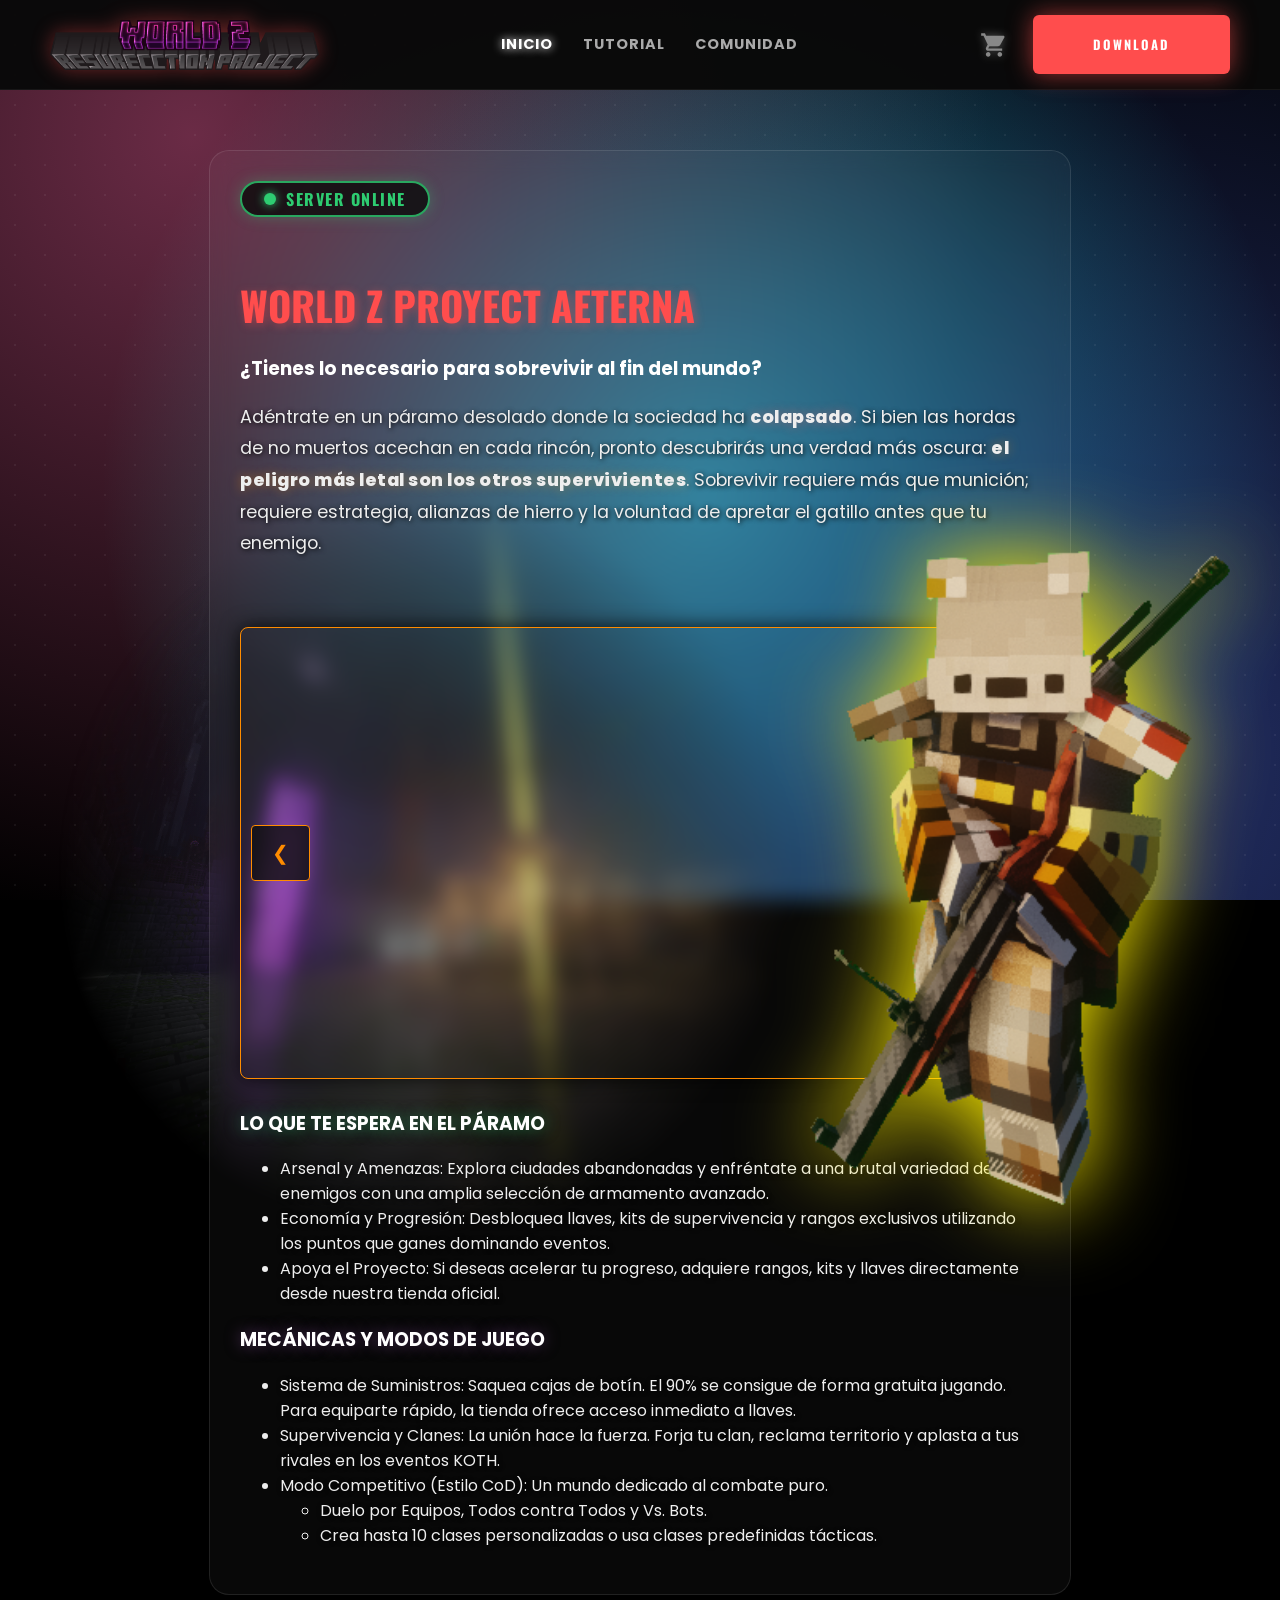
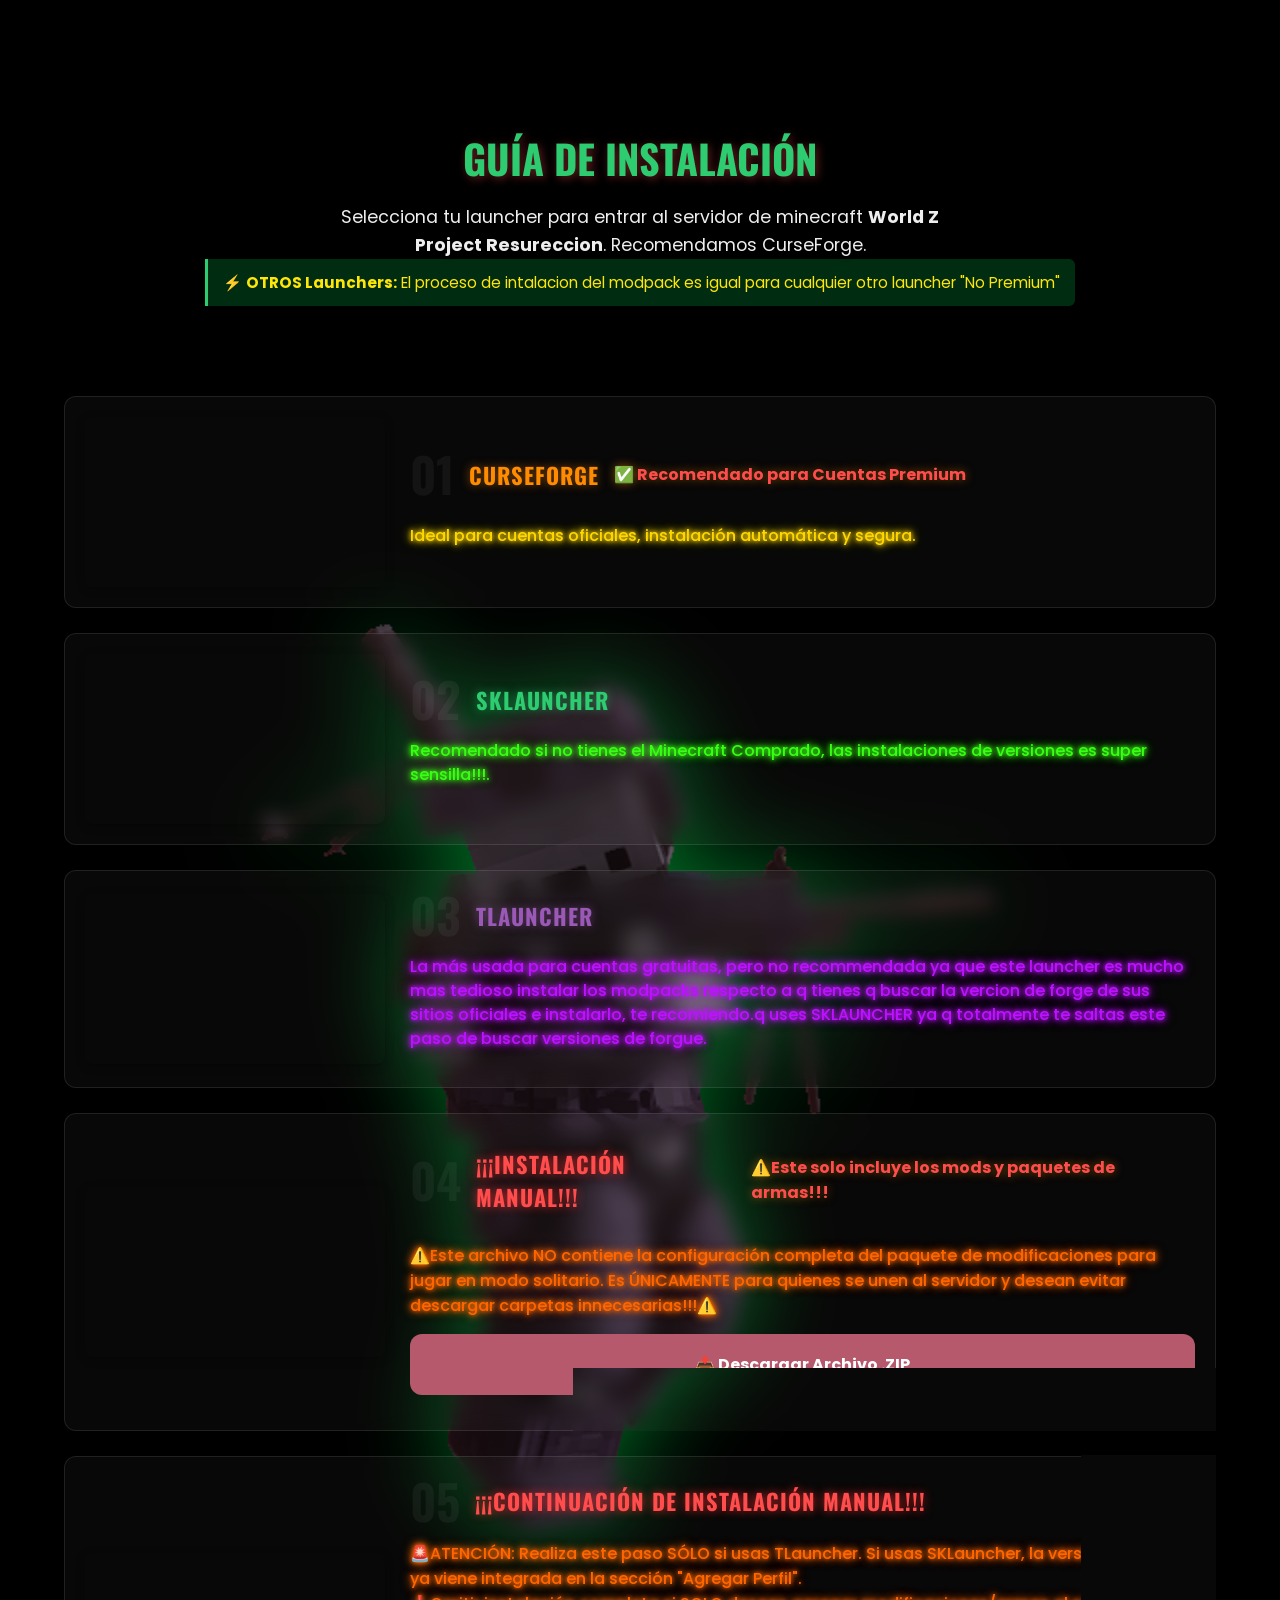
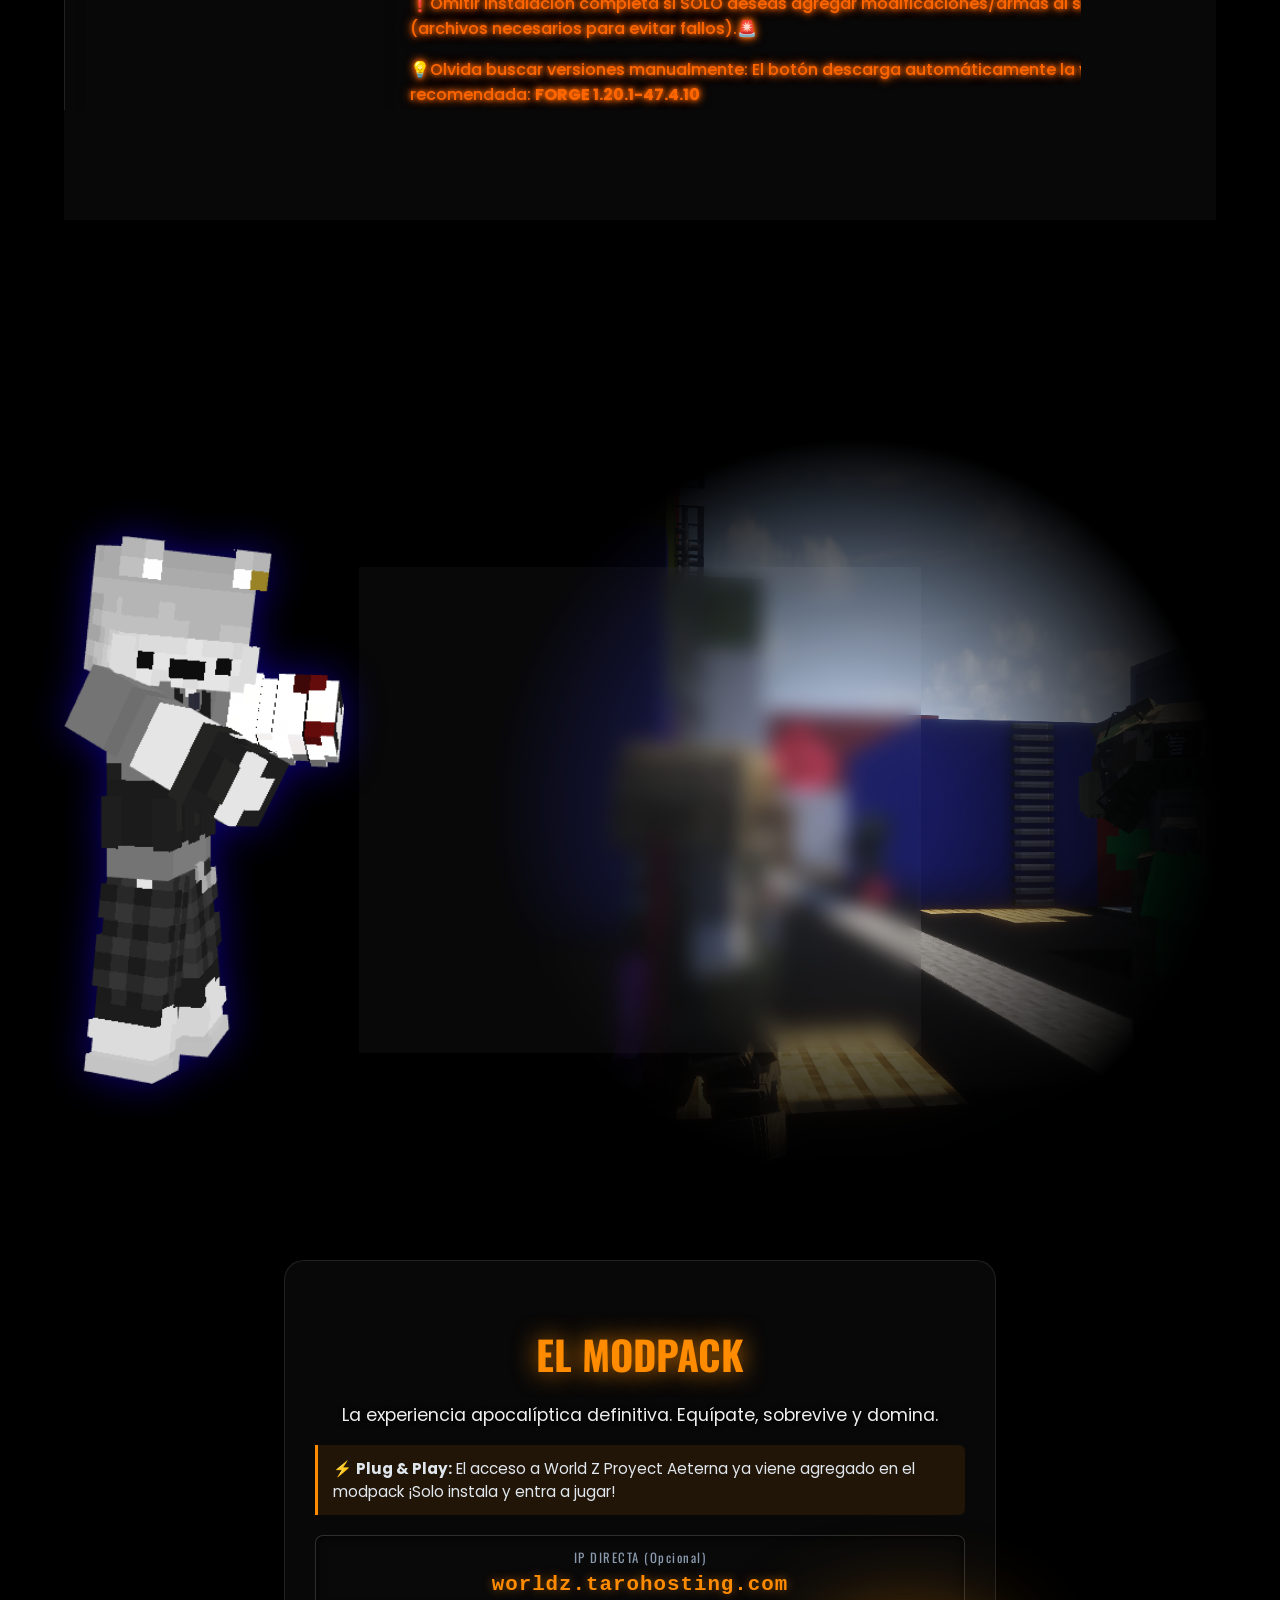
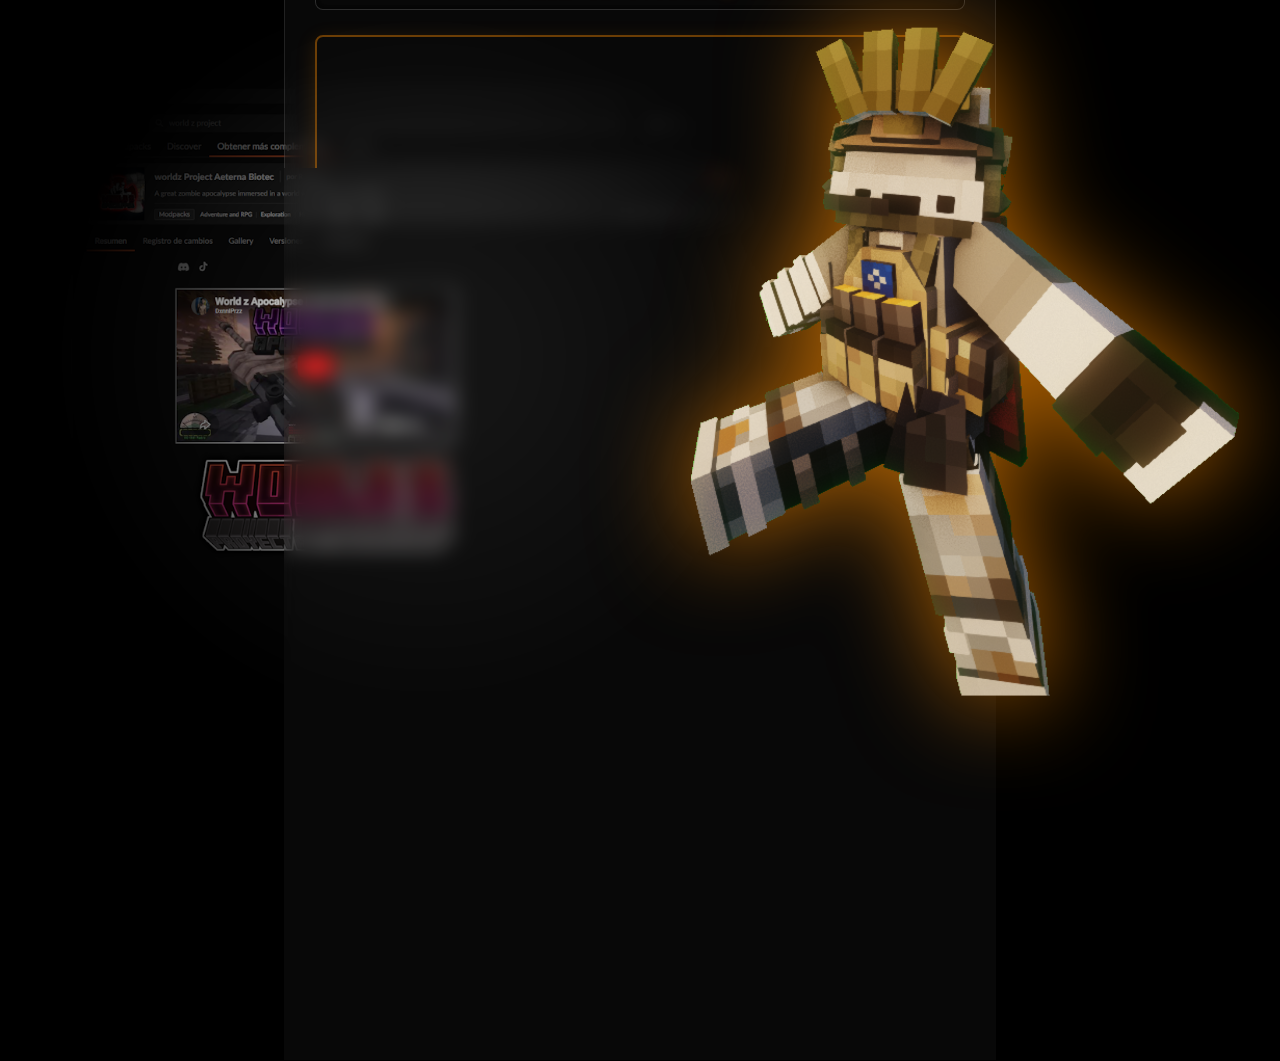
==== commit 784c8d9d: "Update index.html" ====
--- a/index.html
+++ b/index.html
@@ -203,8 +203,8 @@
                     <span class="tut-number">02</span>
                     <h3 class="step-title t-sk">SKLauncher</h3>
                 </div>
-                <!-- 🟢 ACTIVA ESTILO VERDE -->
-                <p>Mejor opción gratuita, ligera y compatible con todo tipo de servidores.</p>
+                
+                <p>Recomendado si no tienes el Minecraft Comprado, las instalaciones de versiones es super sensilla!!!.</p>
             </div>
         </div>
 
@@ -218,8 +218,8 @@
                     <span class="tut-number">03</span>
                     <h3 class="step-title t-tl">TLauncher</h3>
                 </div>
-                <!-- 🟣 ACTIVA ESTILO MORADO -->
-                <p>La más usada para cuentas gratuitas, instalación inmediata y sencilla.</p>
+                
+                <p>La más usada para cuentas gratuitas, pero no recommendada ya que este launcher es mucho mas tedioso instalar los modpacks respecto a q tienes q buscar la vercion de forge de sus sitios oficiales e instalarlo, te recomiendo.q uses SKLAUNCHER ya q totalmente te saltas este paso de buscar versiones de forgue.</p>
             </div>
         </div>
 
@@ -234,7 +234,7 @@
                     <h3 class="step-title t-man">¡¡¡Instalación Manual!!!</h3>
                     <h4 class="t-recom">⚠️Este solo incluye los mods y paquetes de armas!!! </h4>
                 </div>
-                <!-- 🟠 ACTIVA ESTILO NARANJA -->
+                
                 <p>⚠️Este archivo NO contiene la configuración completa del paquete de modificaciones para jugar en modo solitario. Es ÚNICAMENTE para quienes se unen al servidor y desean evitar descargar carpetas innecesarias!!!⚠️</p>
                 <a href="https://www.mediafire.com/file/ihu9cr8jnw1rm3b/worlzproject-solo+mod+y+gunpack+para+servidor.zip/file" target="_blank" rel="noopener noreferrer" class="btn btn-zip">📥 Descargar Archivo .ZIP</a>
             </div>
@@ -250,7 +250,7 @@
                     <span class="tut-number">05</span>
                     <h3 class="step-title t-man">¡¡¡Continuación de Instalación Manual!!!</h3>   
                 </div>
-                <!-- 🟠 ACTIVA ESTILO NARANJA -->
+                
                 <p>🚨ATENCIÓN: Realiza este paso SÓLO si usas TLauncher. Si usas SKLauncher, la versión de Forge ya viene integrada en la sección "Agregar Perfil". <br>
                 ❗Omitir instalación completa si SOLO deseas agregar modificaciones/armas al servidor (archivos necesarios para evitar fallos).🚨</p>
                 <p>💡Olvida buscar versiones manualmente: El botón descarga automáticamente la versión recomendada: <strong>FORGE 1.20.1-47.4.10</strong></p>
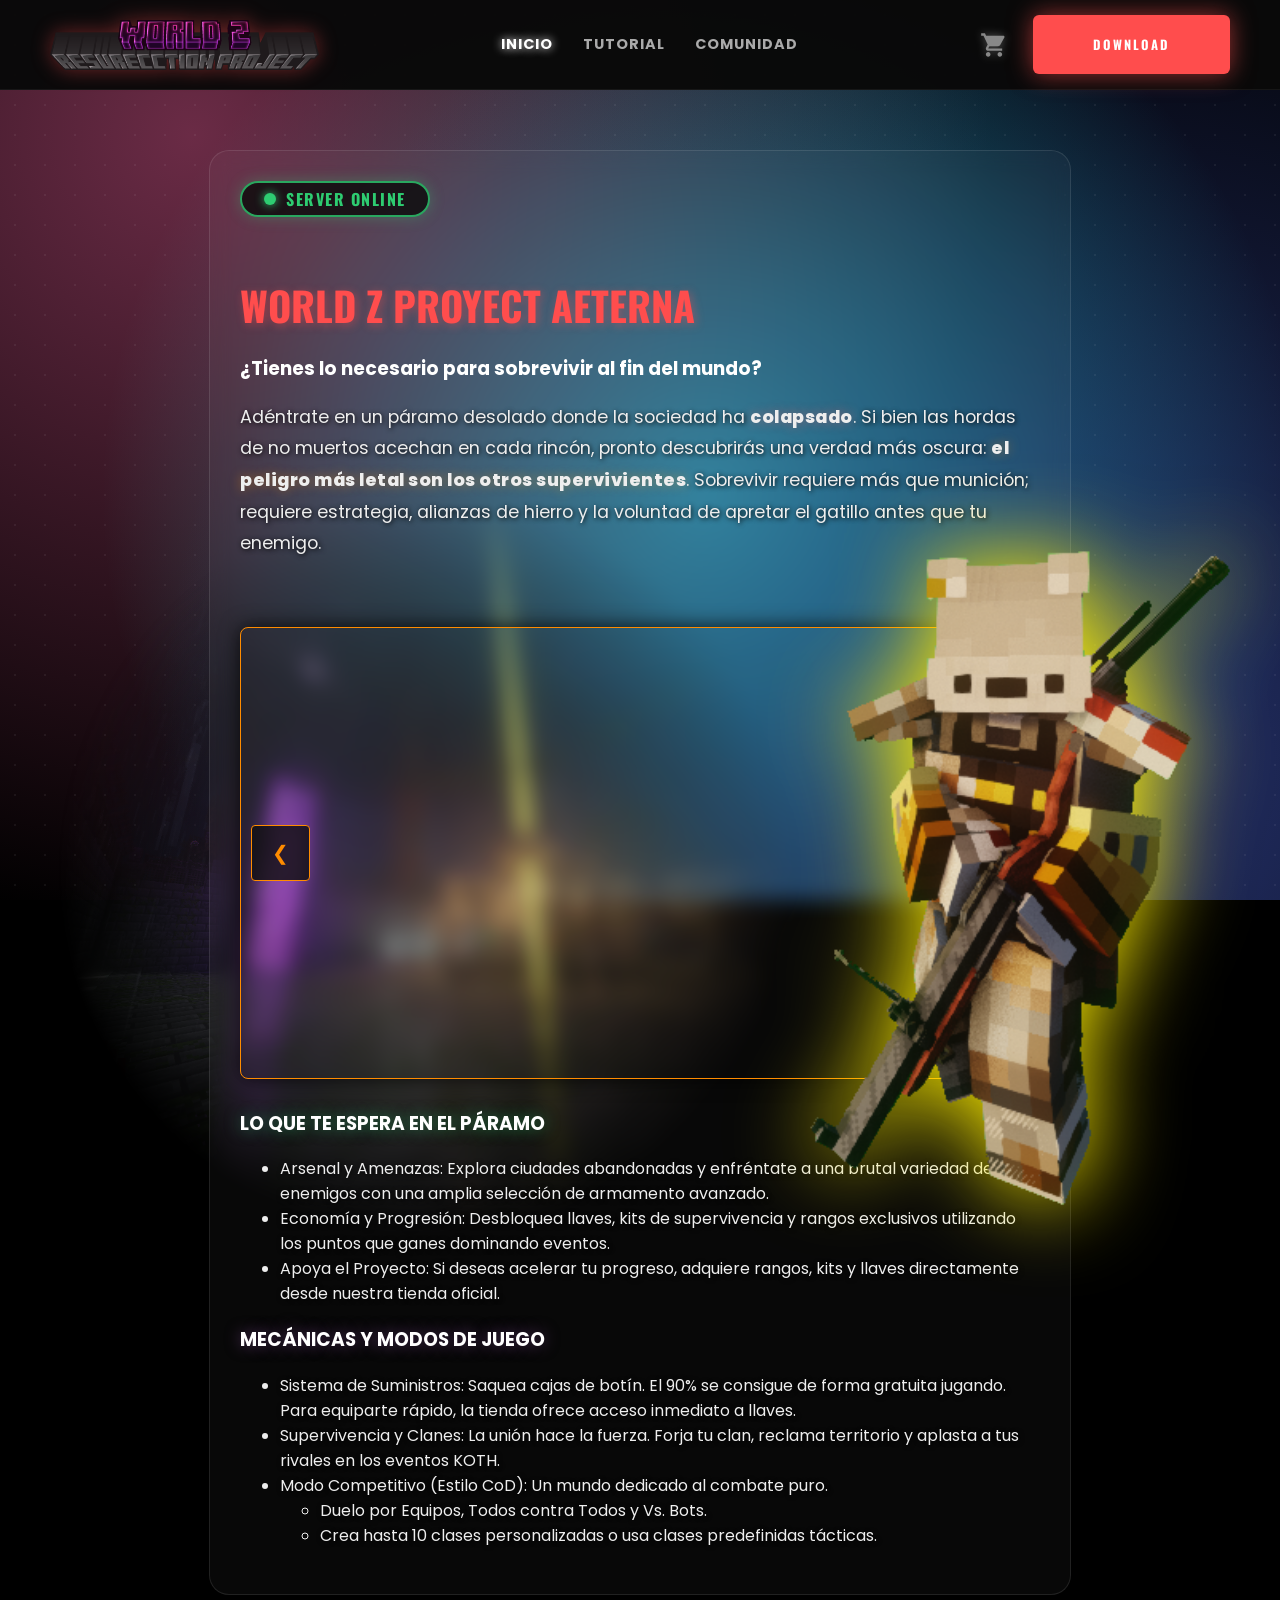
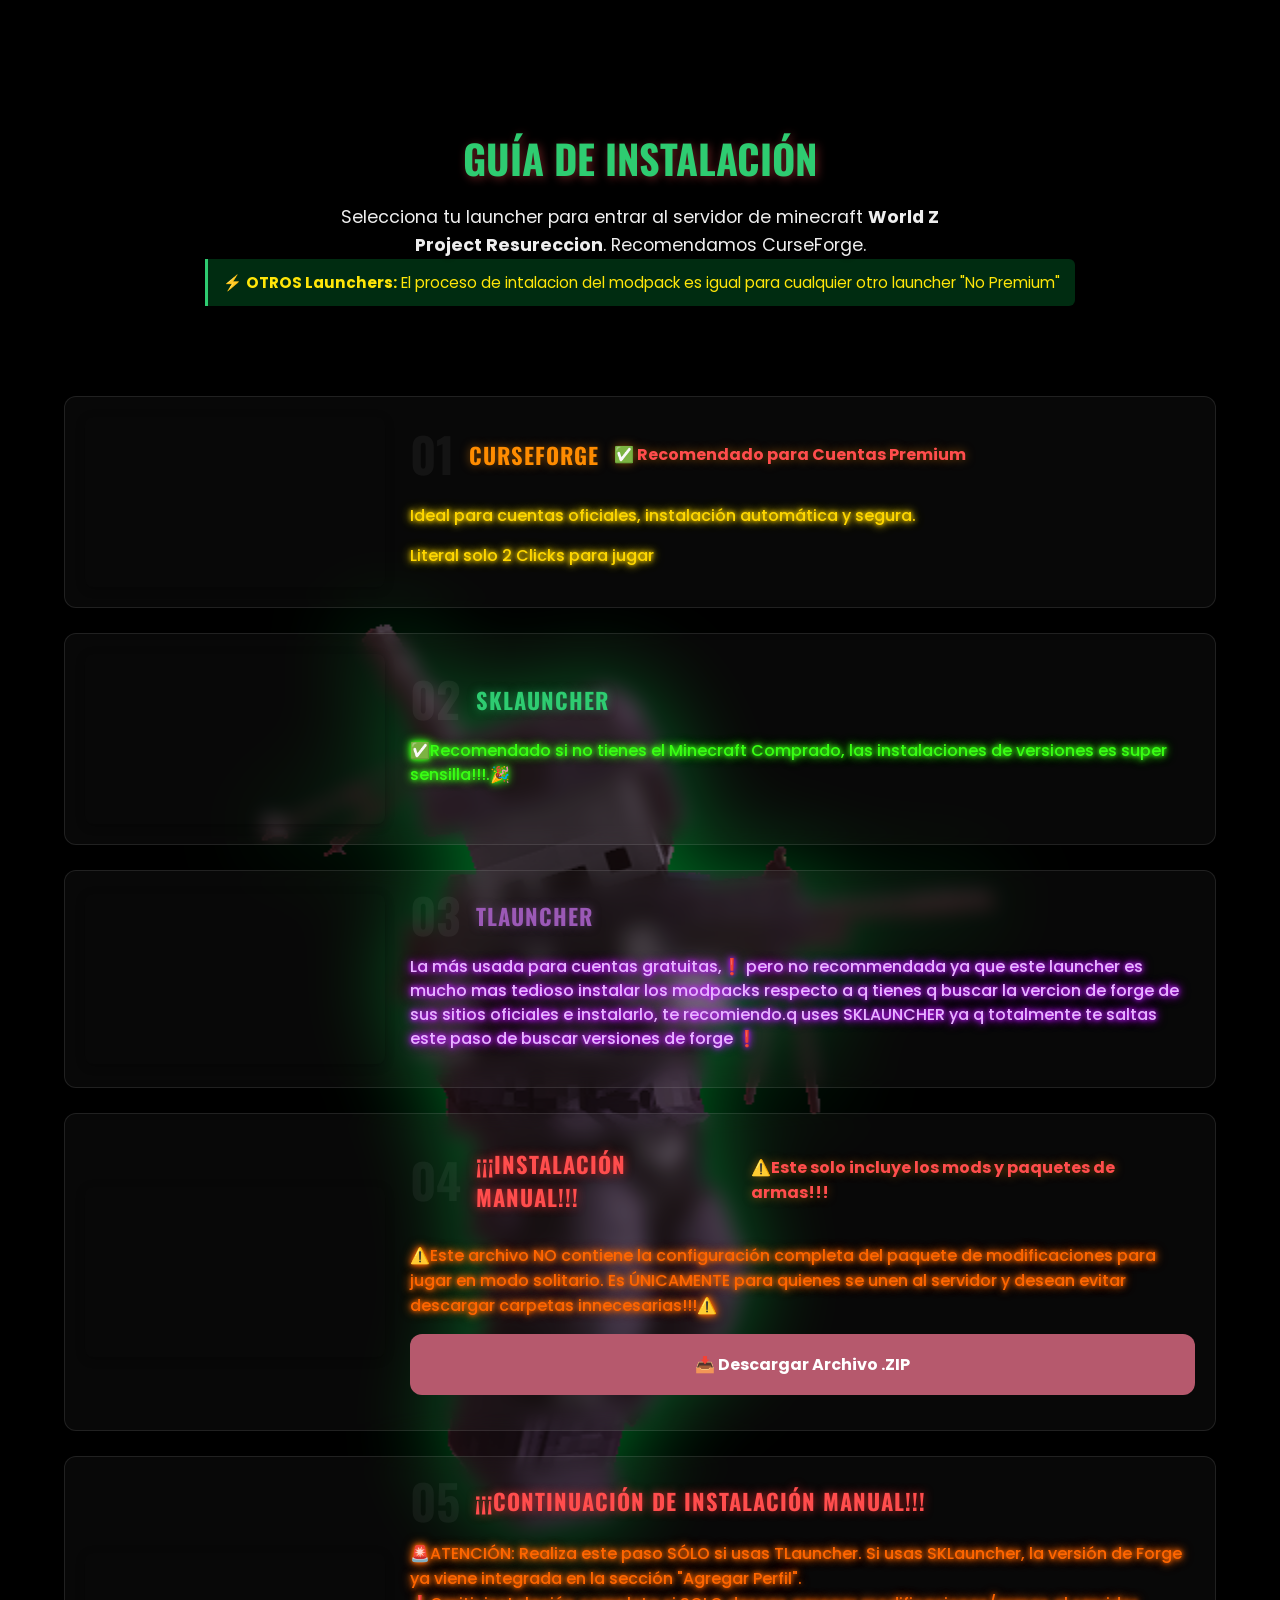
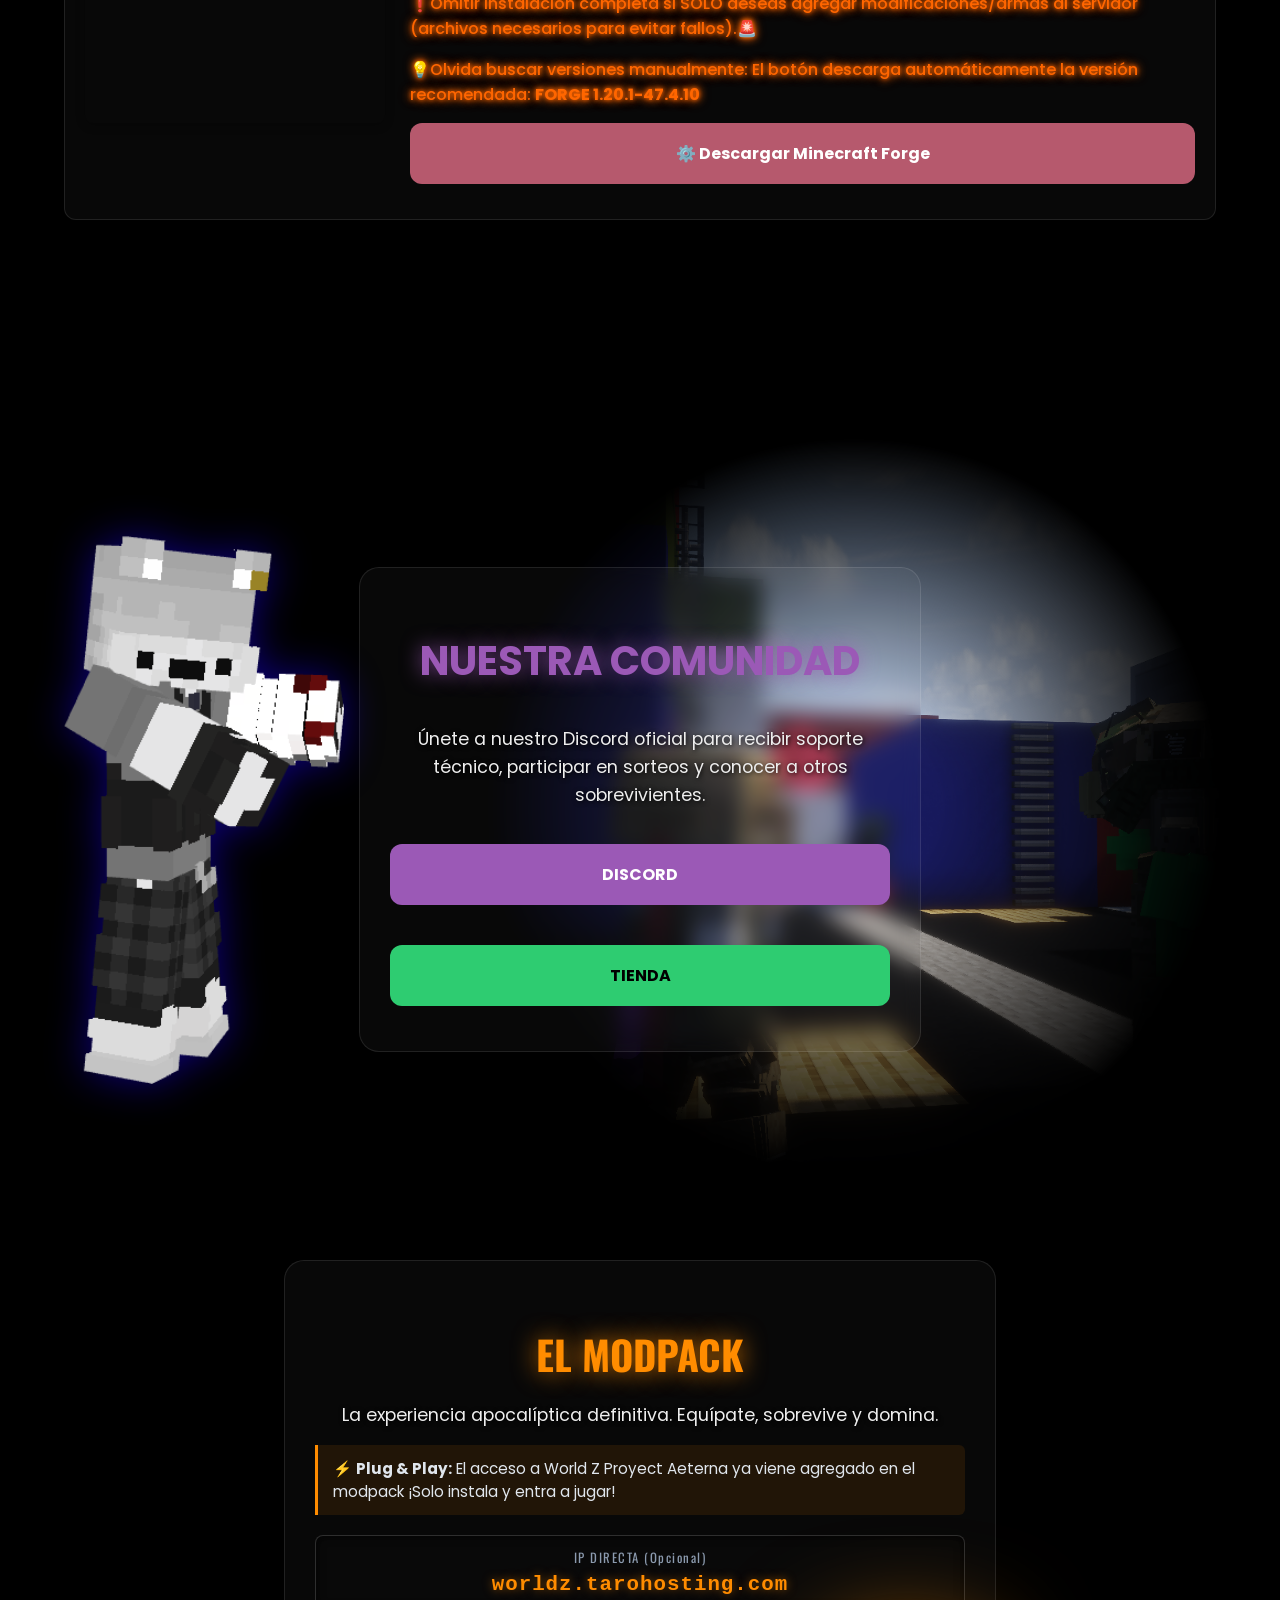
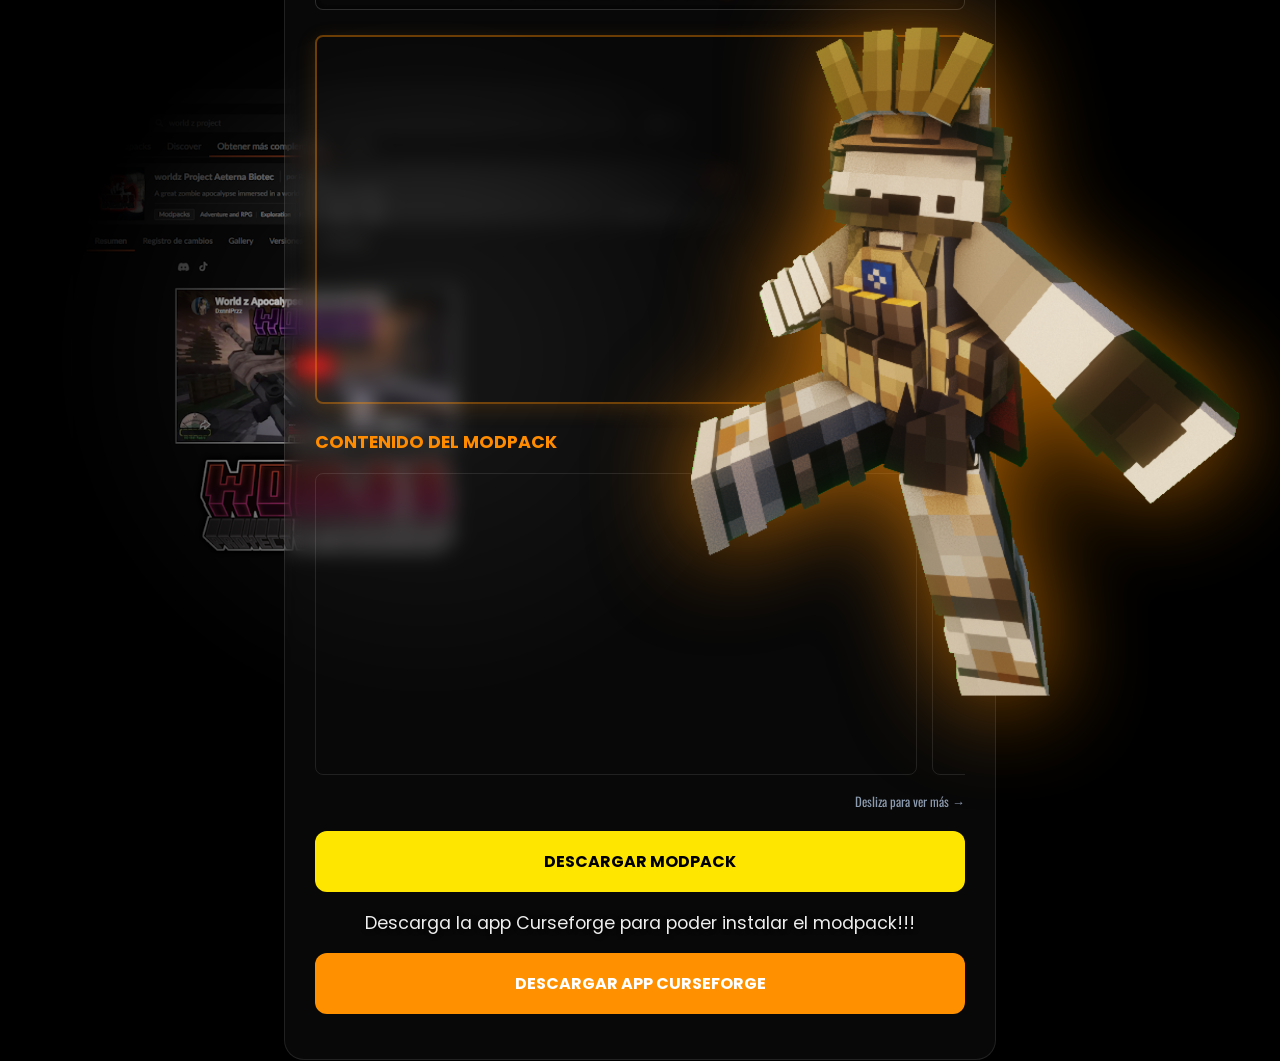
==== commit eda78bc2: "Update index.html" ====
--- a/index.html
+++ b/index.html
@@ -190,6 +190,8 @@
                 </div>
                 <!-- 🟡 ACTIVA ESTILO AMARILLO -->
                 <p>Ideal para cuentas oficiales, instalación automática y segura.</p>
+                
+                <p>Literal solo 2 Clicks para jugar </p>
             </div>
         </div>
 
@@ -204,7 +206,7 @@
                     <h3 class="step-title t-sk">SKLauncher</h3>
                 </div>
                 
-                <p>Recomendado si no tienes el Minecraft Comprado, las instalaciones de versiones es super sensilla!!!.</p>
+                <p>✅Recomendado si no tienes el Minecraft Comprado, las instalaciones de versiones es super sensilla!!!.🎉</p>
             </div>
         </div>
 
@@ -219,7 +221,7 @@
                     <h3 class="step-title t-tl">TLauncher</h3>
                 </div>
                 
-                <p>La más usada para cuentas gratuitas, pero no recommendada ya que este launcher es mucho mas tedioso instalar los modpacks respecto a q tienes q buscar la vercion de forge de sus sitios oficiales e instalarlo, te recomiendo.q uses SKLAUNCHER ya q totalmente te saltas este paso de buscar versiones de forgue.</p>
+                <p>La más usada para cuentas gratuitas,❗ pero no recommendada ya que este launcher es mucho mas tedioso instalar los modpacks respecto a q tienes q buscar la vercion de forge de sus sitios oficiales e instalarlo, te recomiendo.q uses SKLAUNCHER ya q totalmente te saltas este paso de buscar versiones de forge ❗</p>
             </div>
         </div>
 
--- a/style.css
+++ b/style.css
@@ -1130,7 +1130,7 @@
 
 /* 🟣 TARJETA 3: MORADO / VIOLETA NEÓN */
 .tl-card .info-lado p {
-    color: #BC13FE !important; /* Morado Eléctrico */
+    color: #E7B3FF !important; /* Morado Eléctrico */
     text-shadow: 0 0 4px #BC13FE, 
                  0 0 8px #BC13FE, 
                  0 0 12px rgba(188, 19, 254, 0.6) !important;
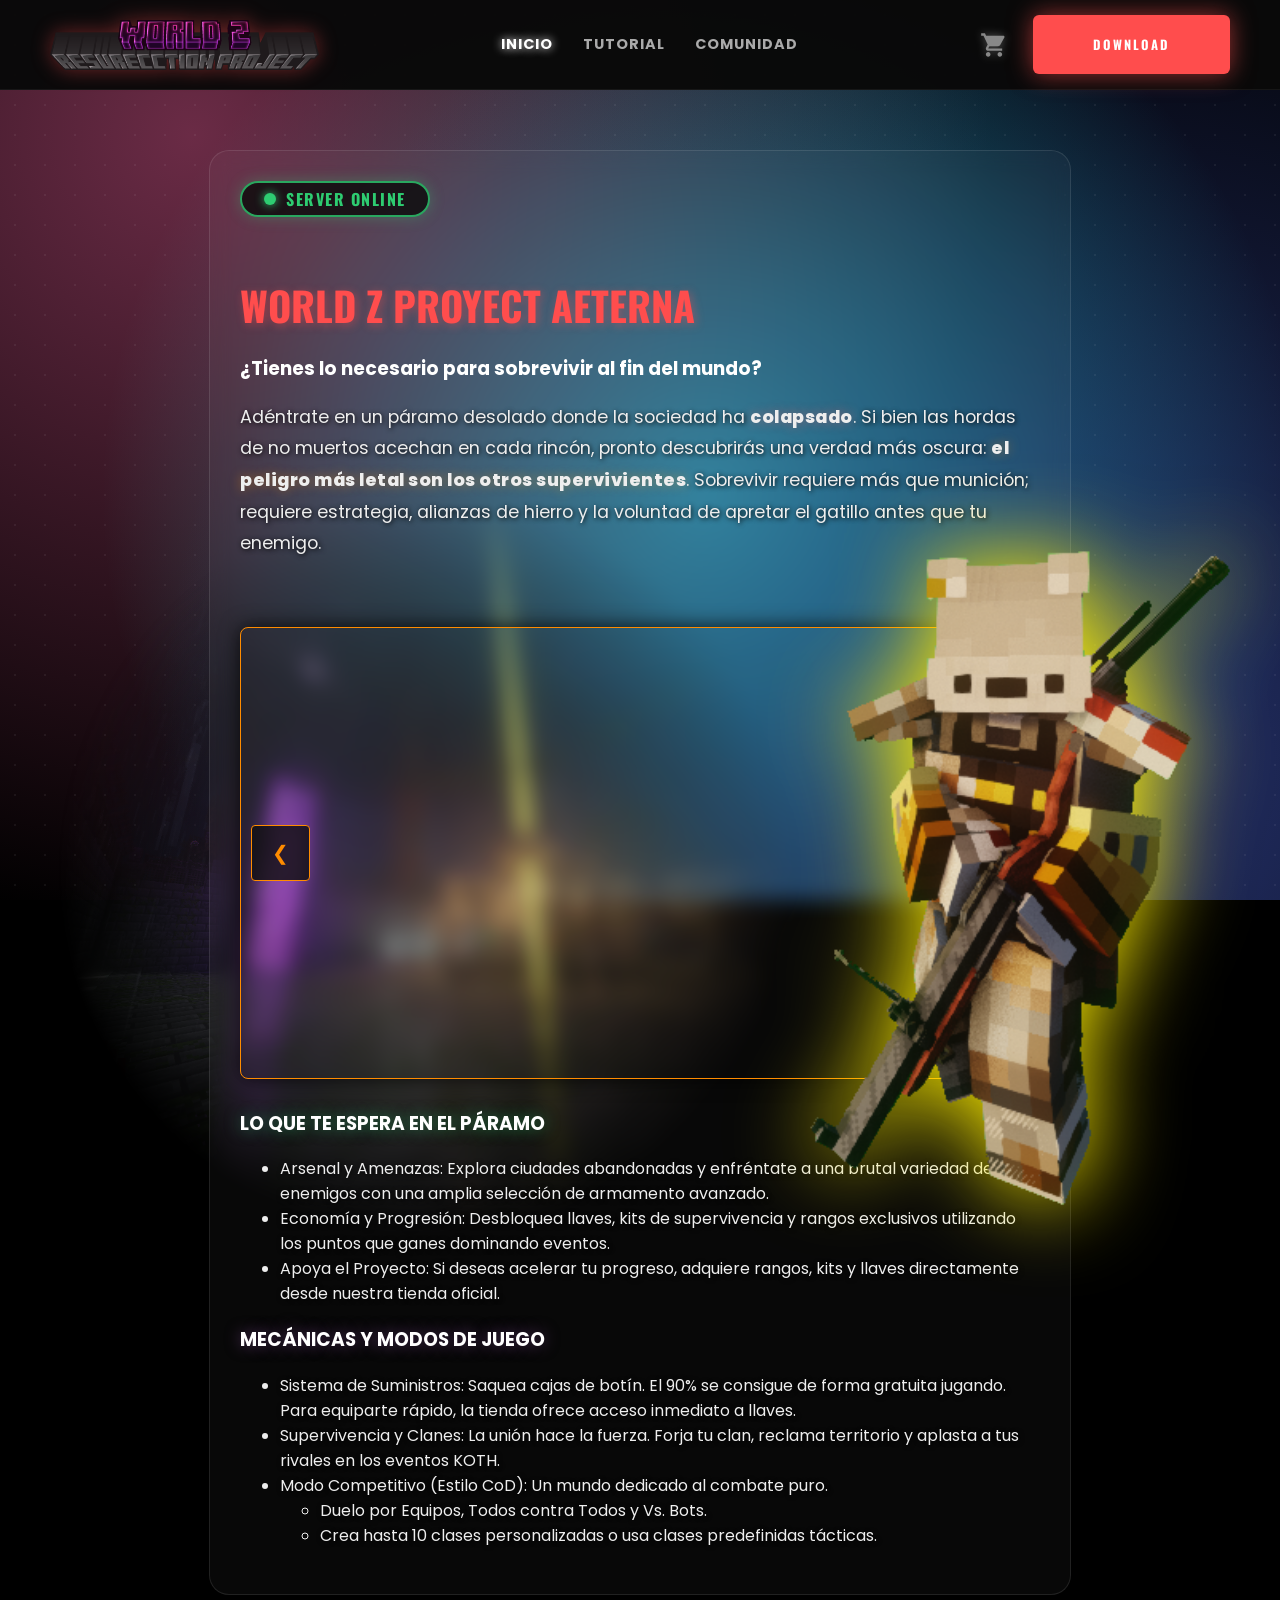
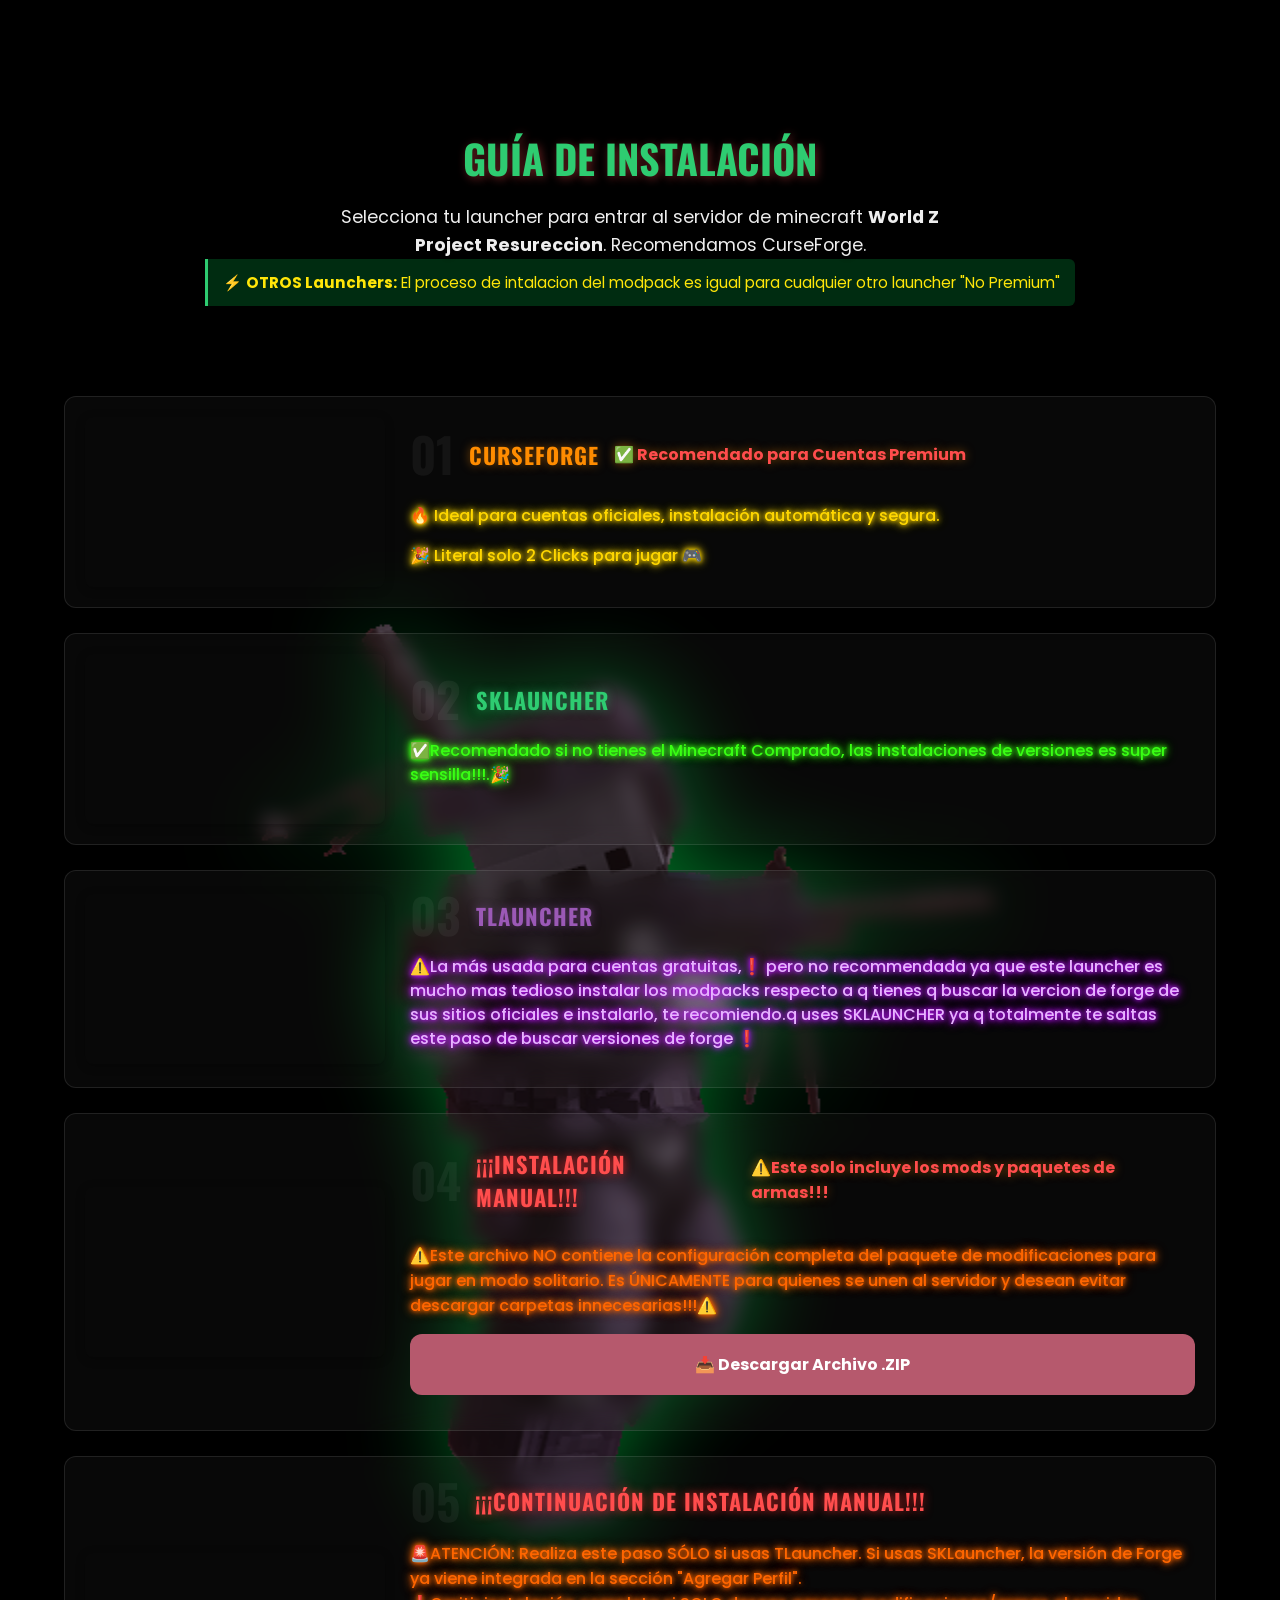
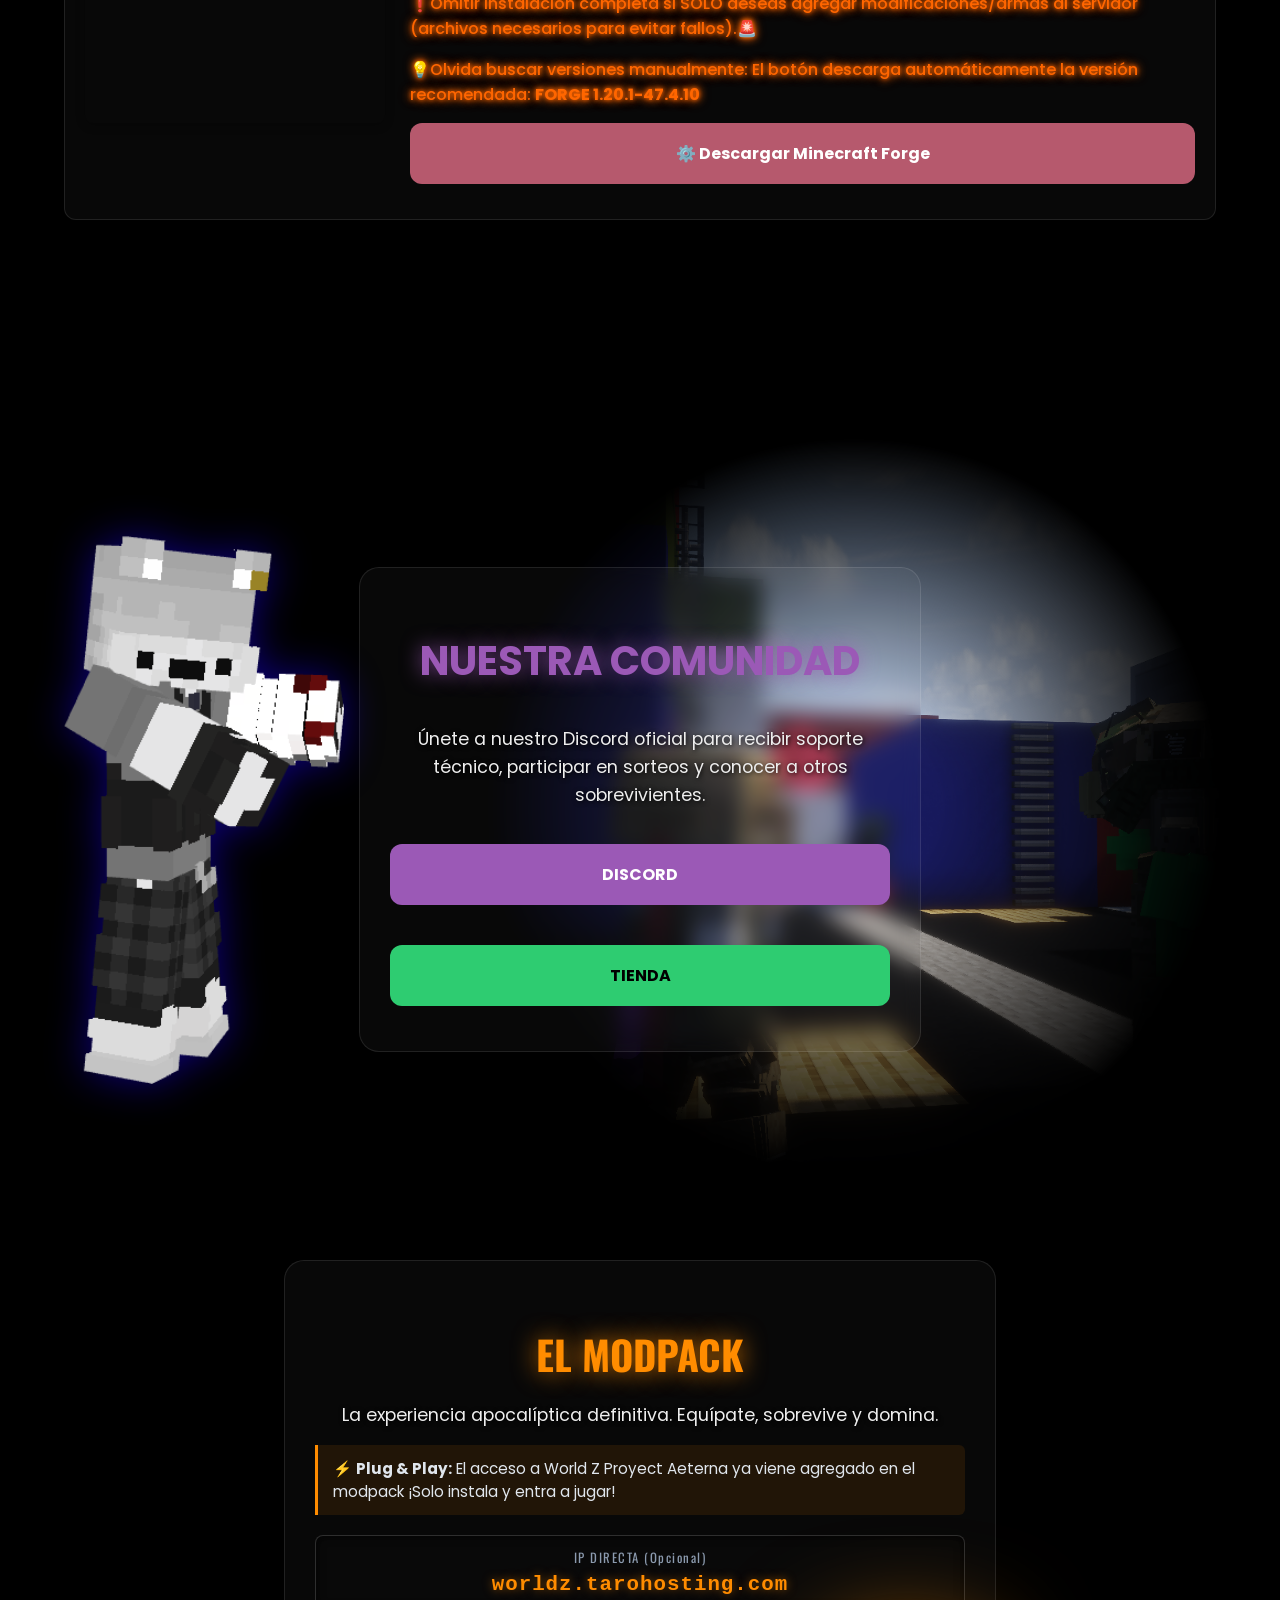
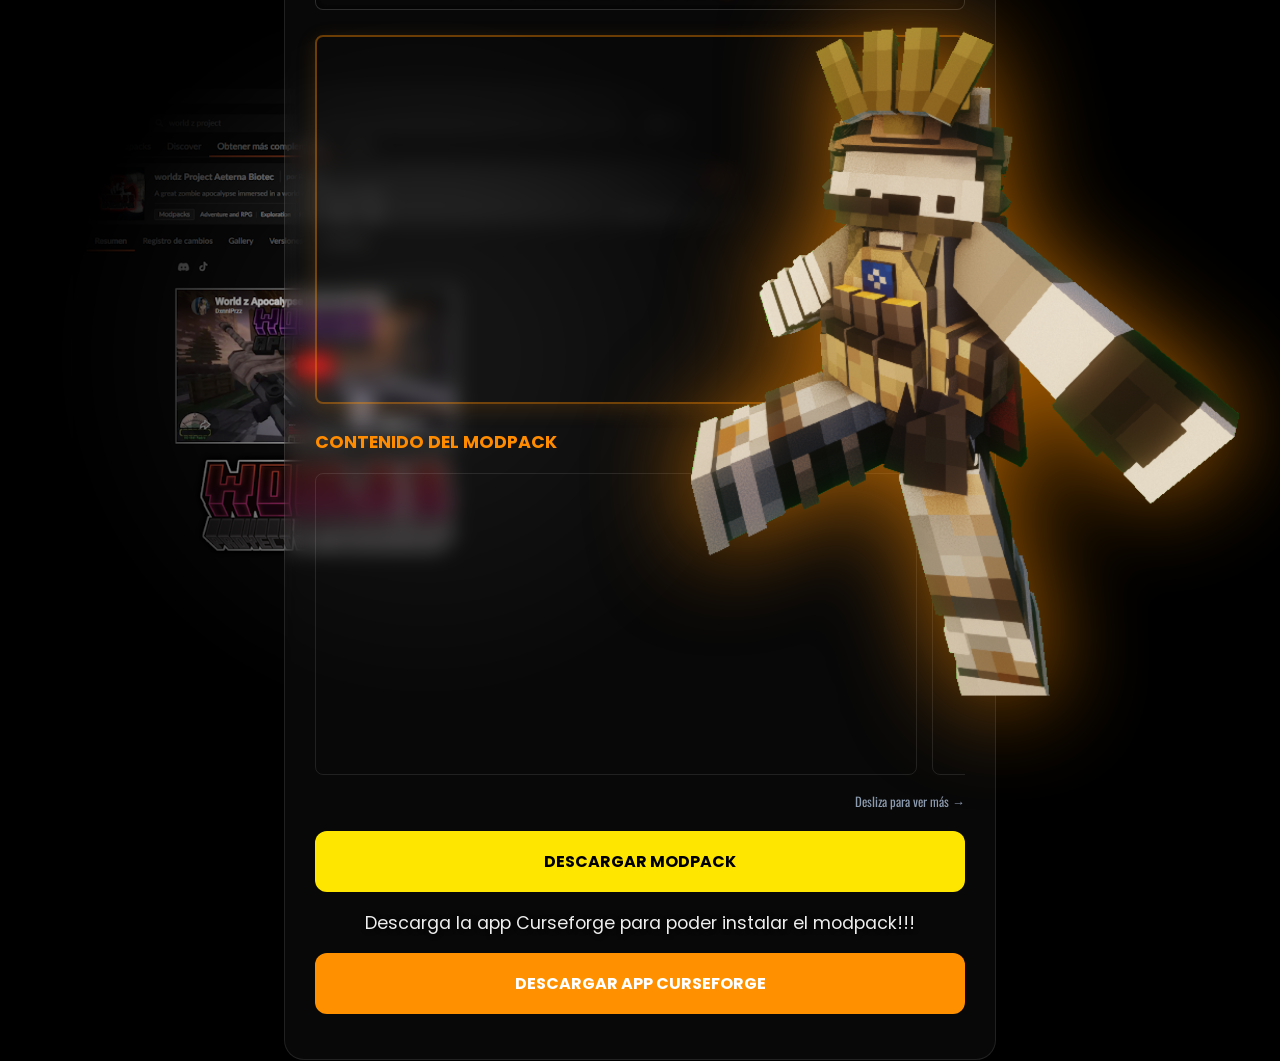
==== commit f8b9482e: "Update index.html" ====
--- a/index.html
+++ b/index.html
@@ -189,9 +189,9 @@
                     <h4 class="t-recom">✅ Recomendado para Cuentas Premium </h4>
                 </div>
                 <!-- 🟡 ACTIVA ESTILO AMARILLO -->
-                <p>Ideal para cuentas oficiales, instalación automática y segura.</p>
-                
-                <p>Literal solo 2 Clicks para jugar </p>
+                <p>🔥 Ideal para cuentas oficiales, instalación automática y segura.</p>
+                
+                <p>🎉 Literal solo 2 Clicks para jugar 🎮 </p>
             </div>
         </div>
 
@@ -221,7 +221,7 @@
                     <h3 class="step-title t-tl">TLauncher</h3>
                 </div>
                 
-                <p>La más usada para cuentas gratuitas,❗ pero no recommendada ya que este launcher es mucho mas tedioso instalar los modpacks respecto a q tienes q buscar la vercion de forge de sus sitios oficiales e instalarlo, te recomiendo.q uses SKLAUNCHER ya q totalmente te saltas este paso de buscar versiones de forge ❗</p>
+                <p>⚠️La más usada para cuentas gratuitas,❗ pero no recommendada ya que este launcher es mucho mas tedioso instalar los modpacks respecto a q tienes q buscar la vercion de forge de sus sitios oficiales e instalarlo, te recomiendo.q uses SKLAUNCHER ya q totalmente te saltas este paso de buscar versiones de forge ❗</p>
             </div>
         </div>
 
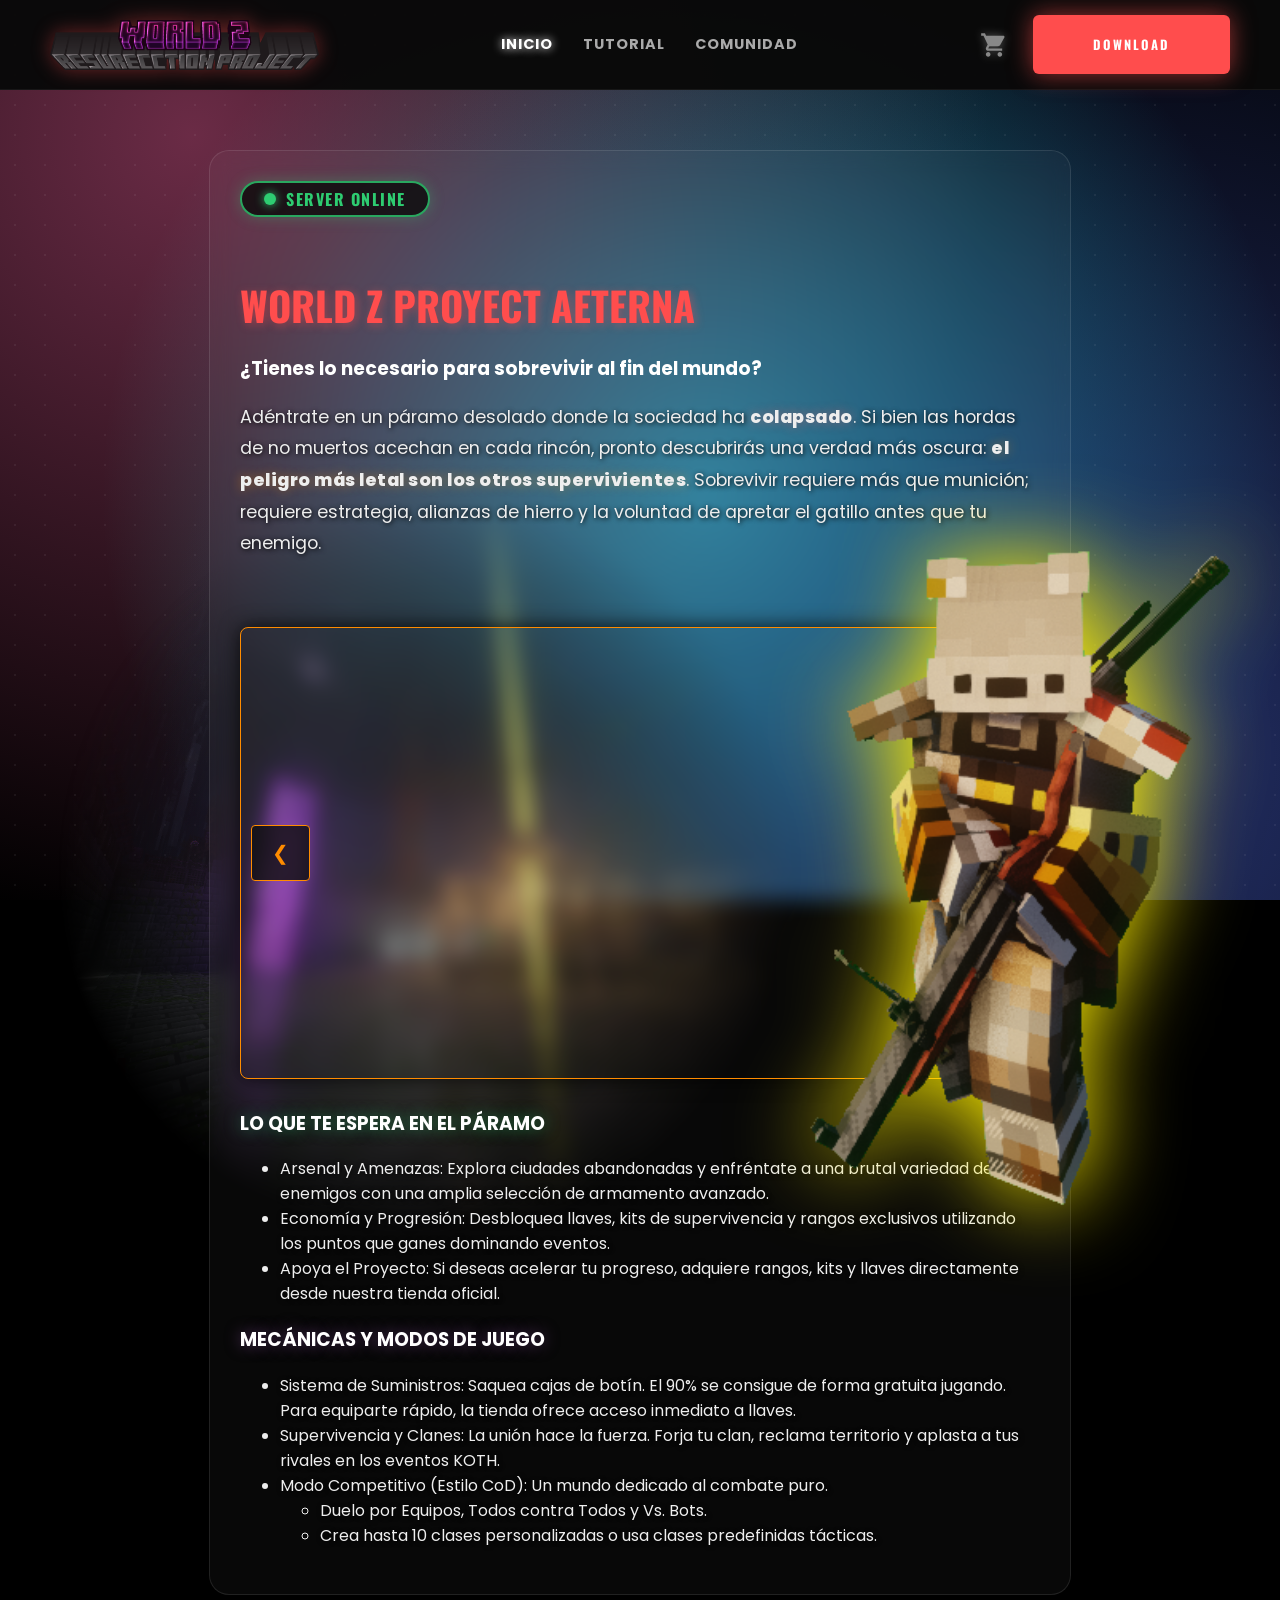
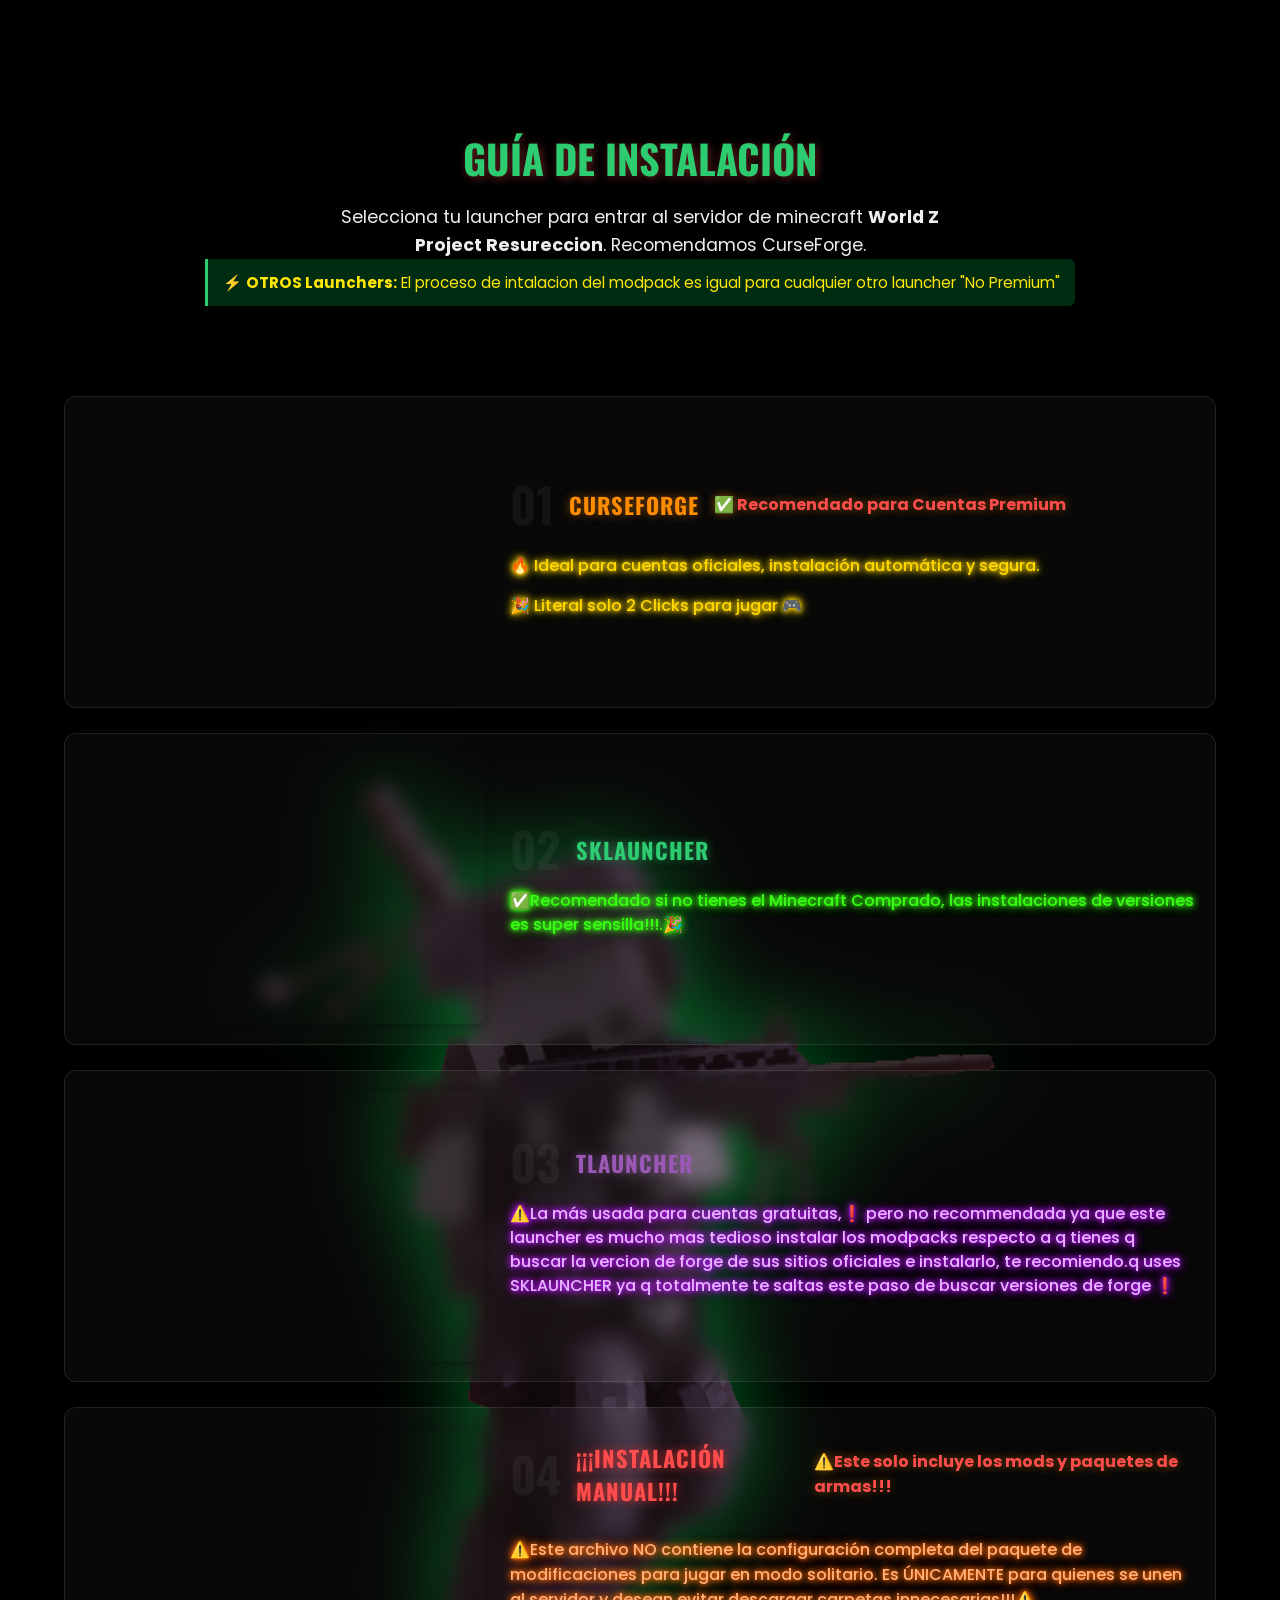
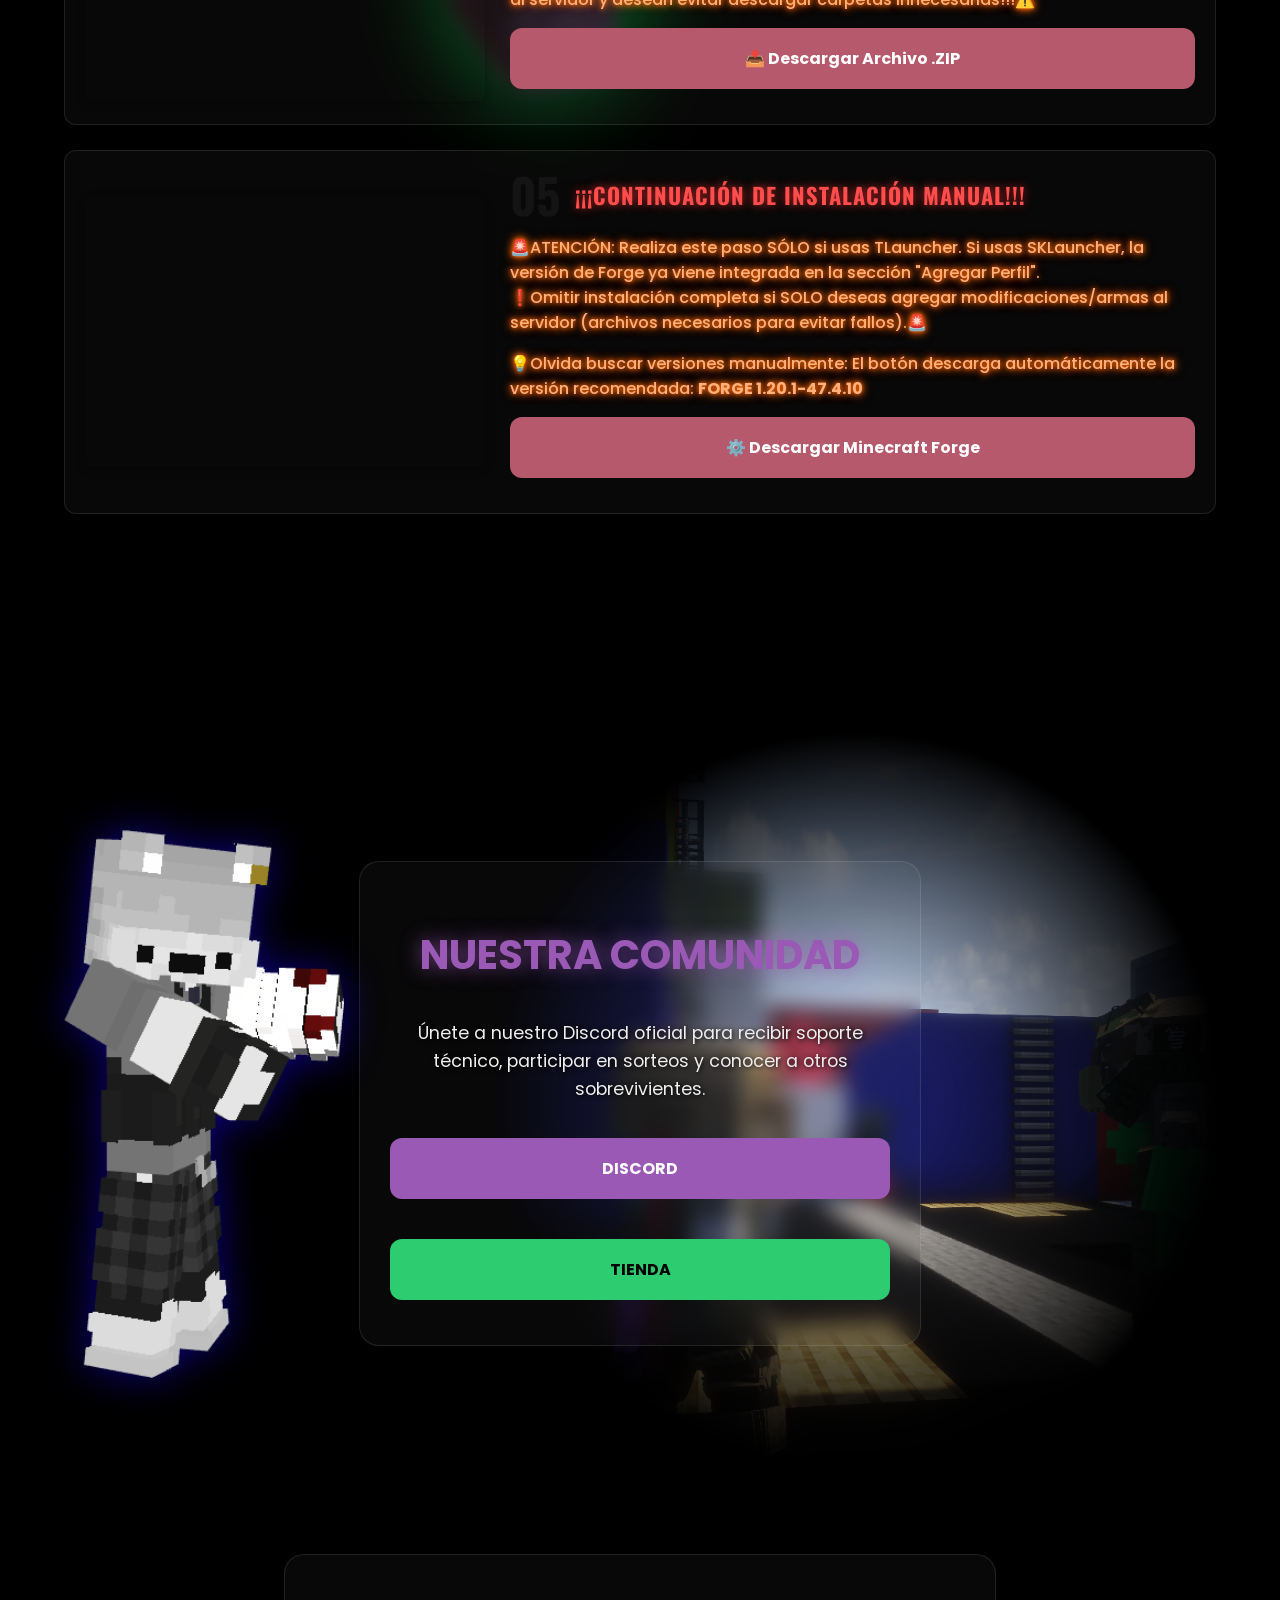
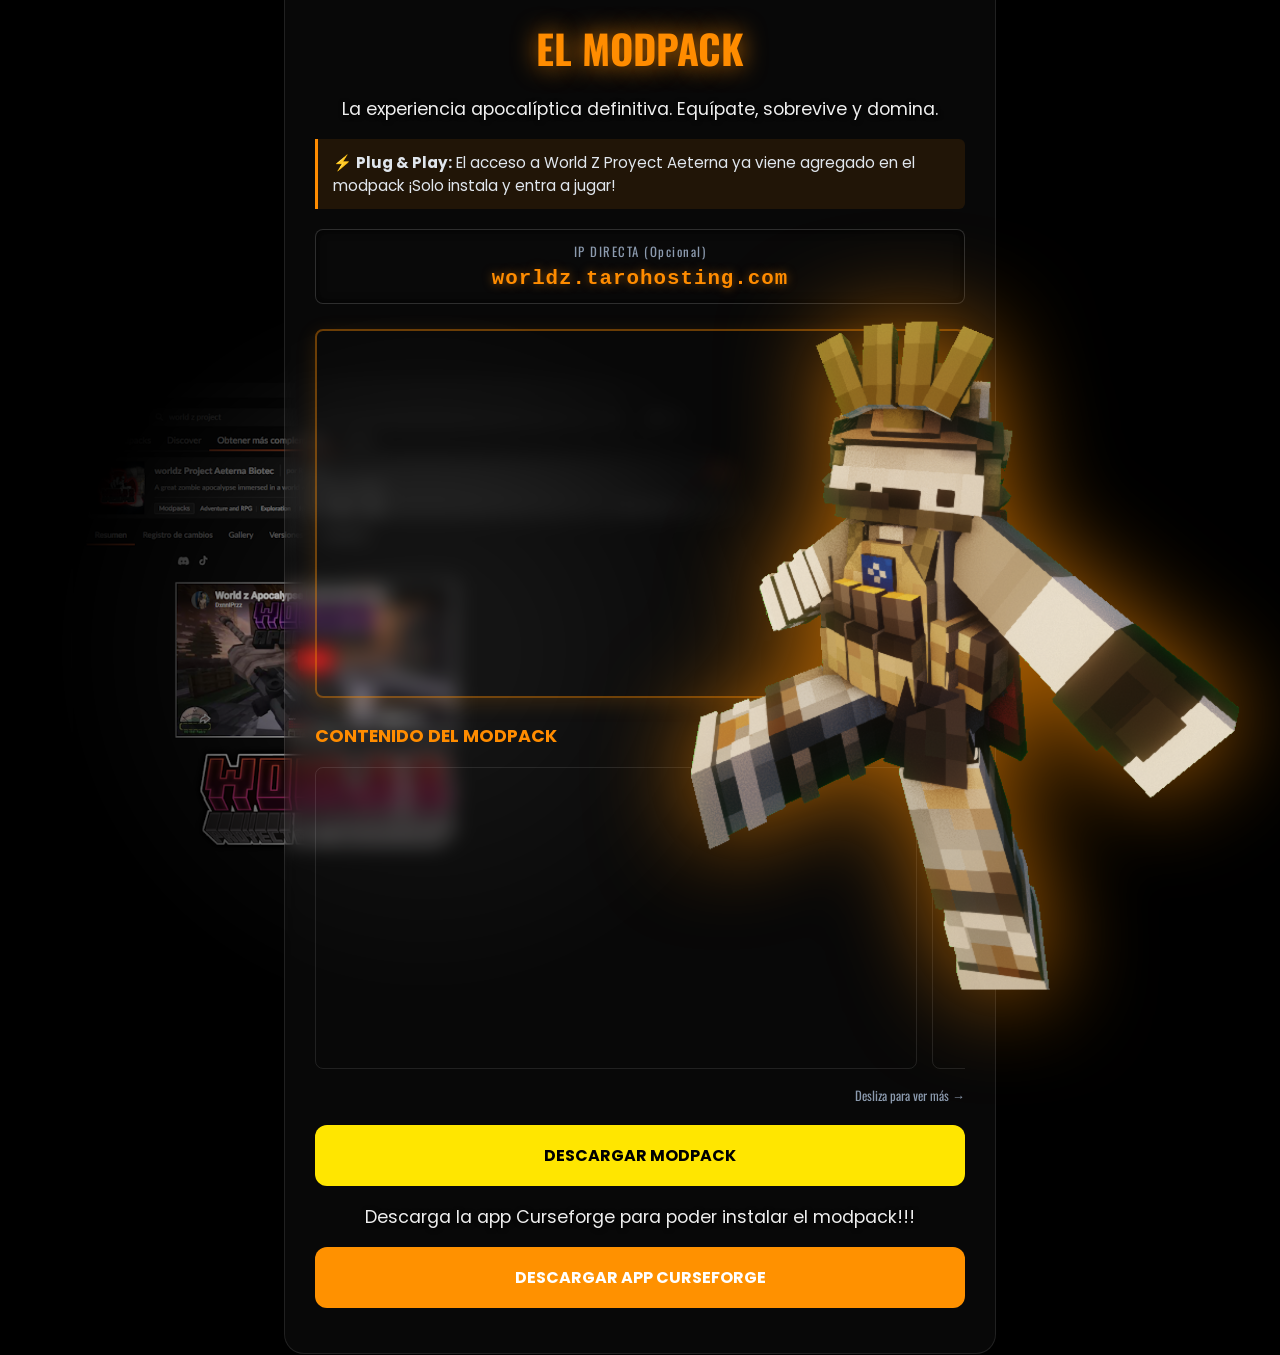
==== commit 4ede99d3: "Update index.html" ====
--- a/index.html
+++ b/index.html
@@ -348,7 +348,7 @@
 
             <!-- BOTÓN DE DESCARGA -->
            
-            <a href="https://www.curseforge.com/minecraft/modpacks/worldz-project-aeterna-biotec/files/7947819" class="btn btn-modpack" style="margin-top: 15px; width: 100%; display: block; box-sizing: border-box;">DESCARGAR MODPACK</a>
+            <a href="https://www.curseforge.com/minecraft/modpacks/worldz-project-aeterna-biotec/files/8076283" class="btn btn-modpack" style="margin-top: 15px; width: 100%; display: block; box-sizing: border-box;">DESCARGAR MODPACK</a>
             <p class="desc-text highlight-orange">
                     Descarga la app Curseforge para poder instalar el modpack!!!
                 </p>
--- a/style.css
+++ b/style.css
@@ -1080,8 +1080,8 @@
 }
 
 .video-lado iframe {
-    width: 300px !important;
-    height: 170px !important;
+    width: 400px !important;
+    height: 270px !important;
     border-radius: 8px !important;
     box-shadow: 0 2px 10px rgba(0,0,0,0.3) !important;
 }
@@ -1140,7 +1140,7 @@
 
 /* 🟠 TARJETAS 4 Y 5 (POR SI LAS USAS): NARANJA */
 .man-card .info-lado p {
-    color: #FF6600 !important;
+    color: #FFB07D !important;
     text-shadow: 0 0 4px #FF6600, 
                  0 0 8px #FF6600, 
                  0 0 12px rgba(255, 102, 0, 0.6) !important;
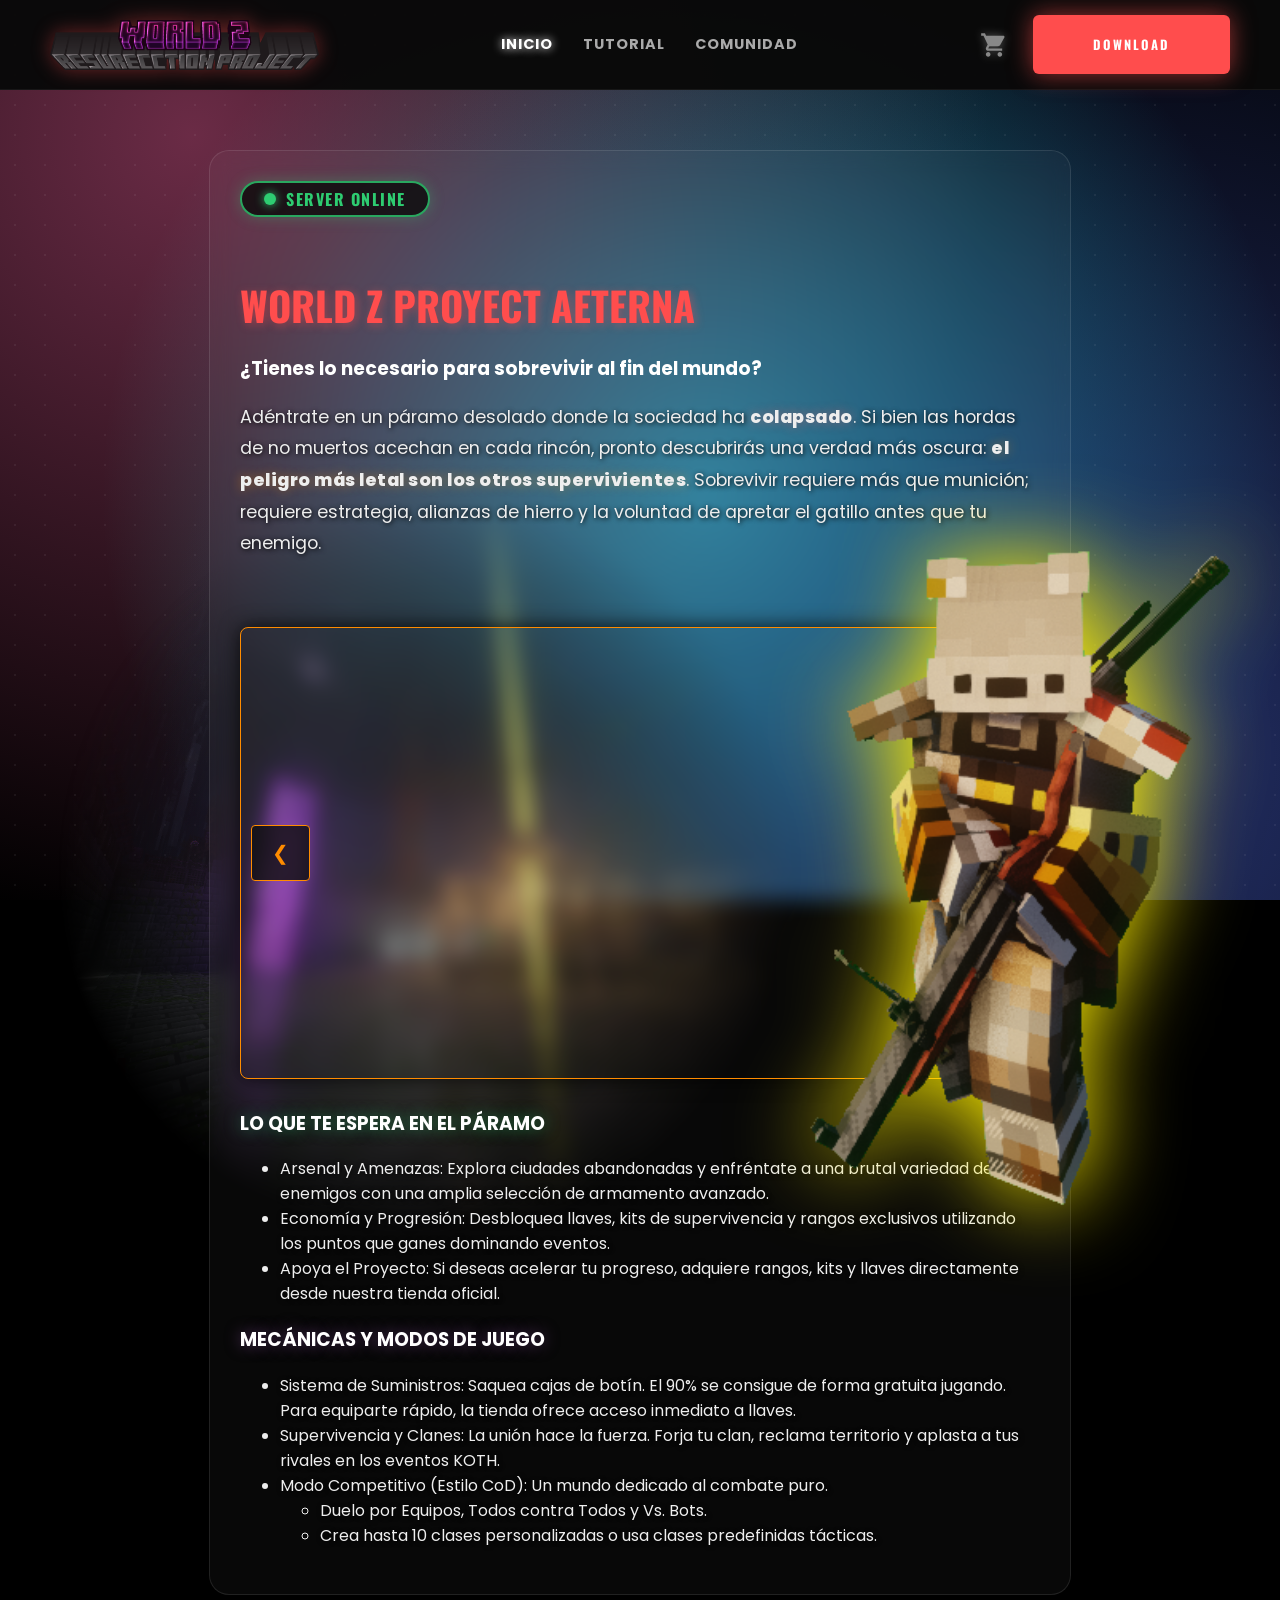
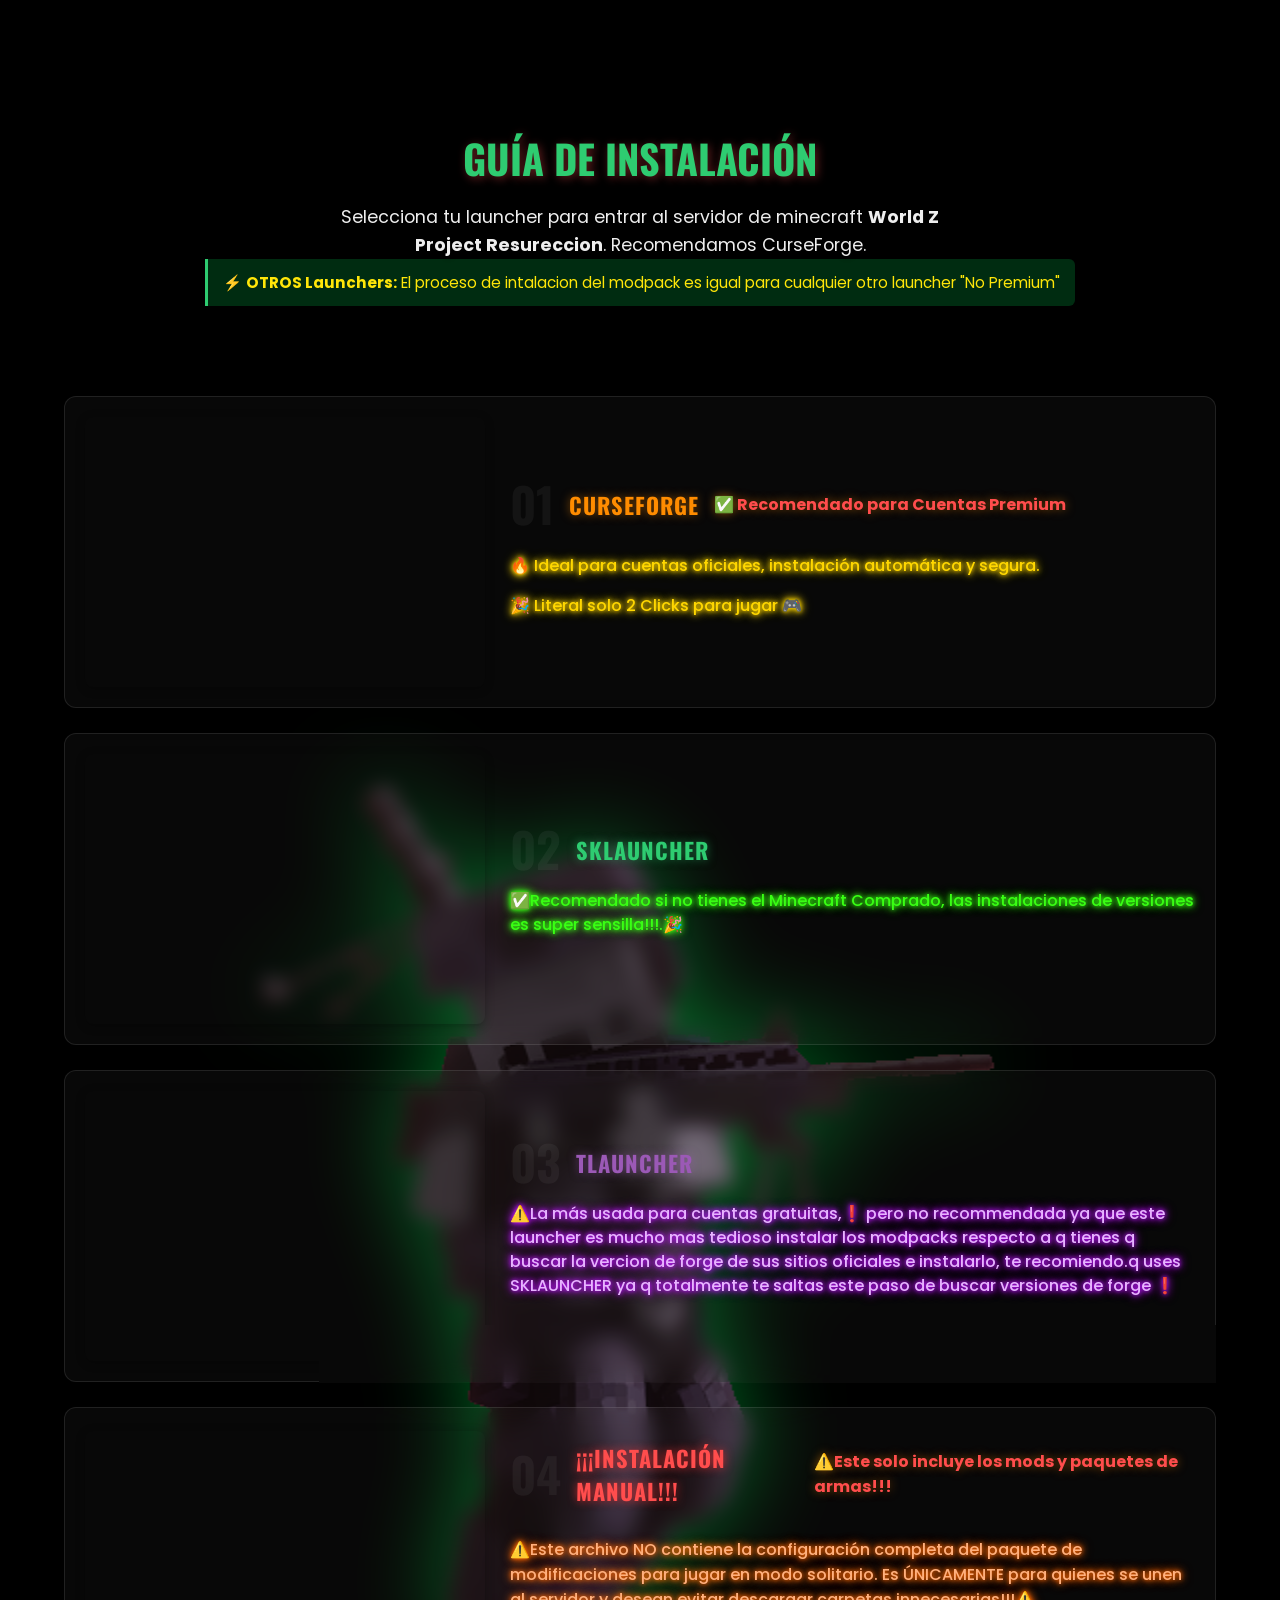
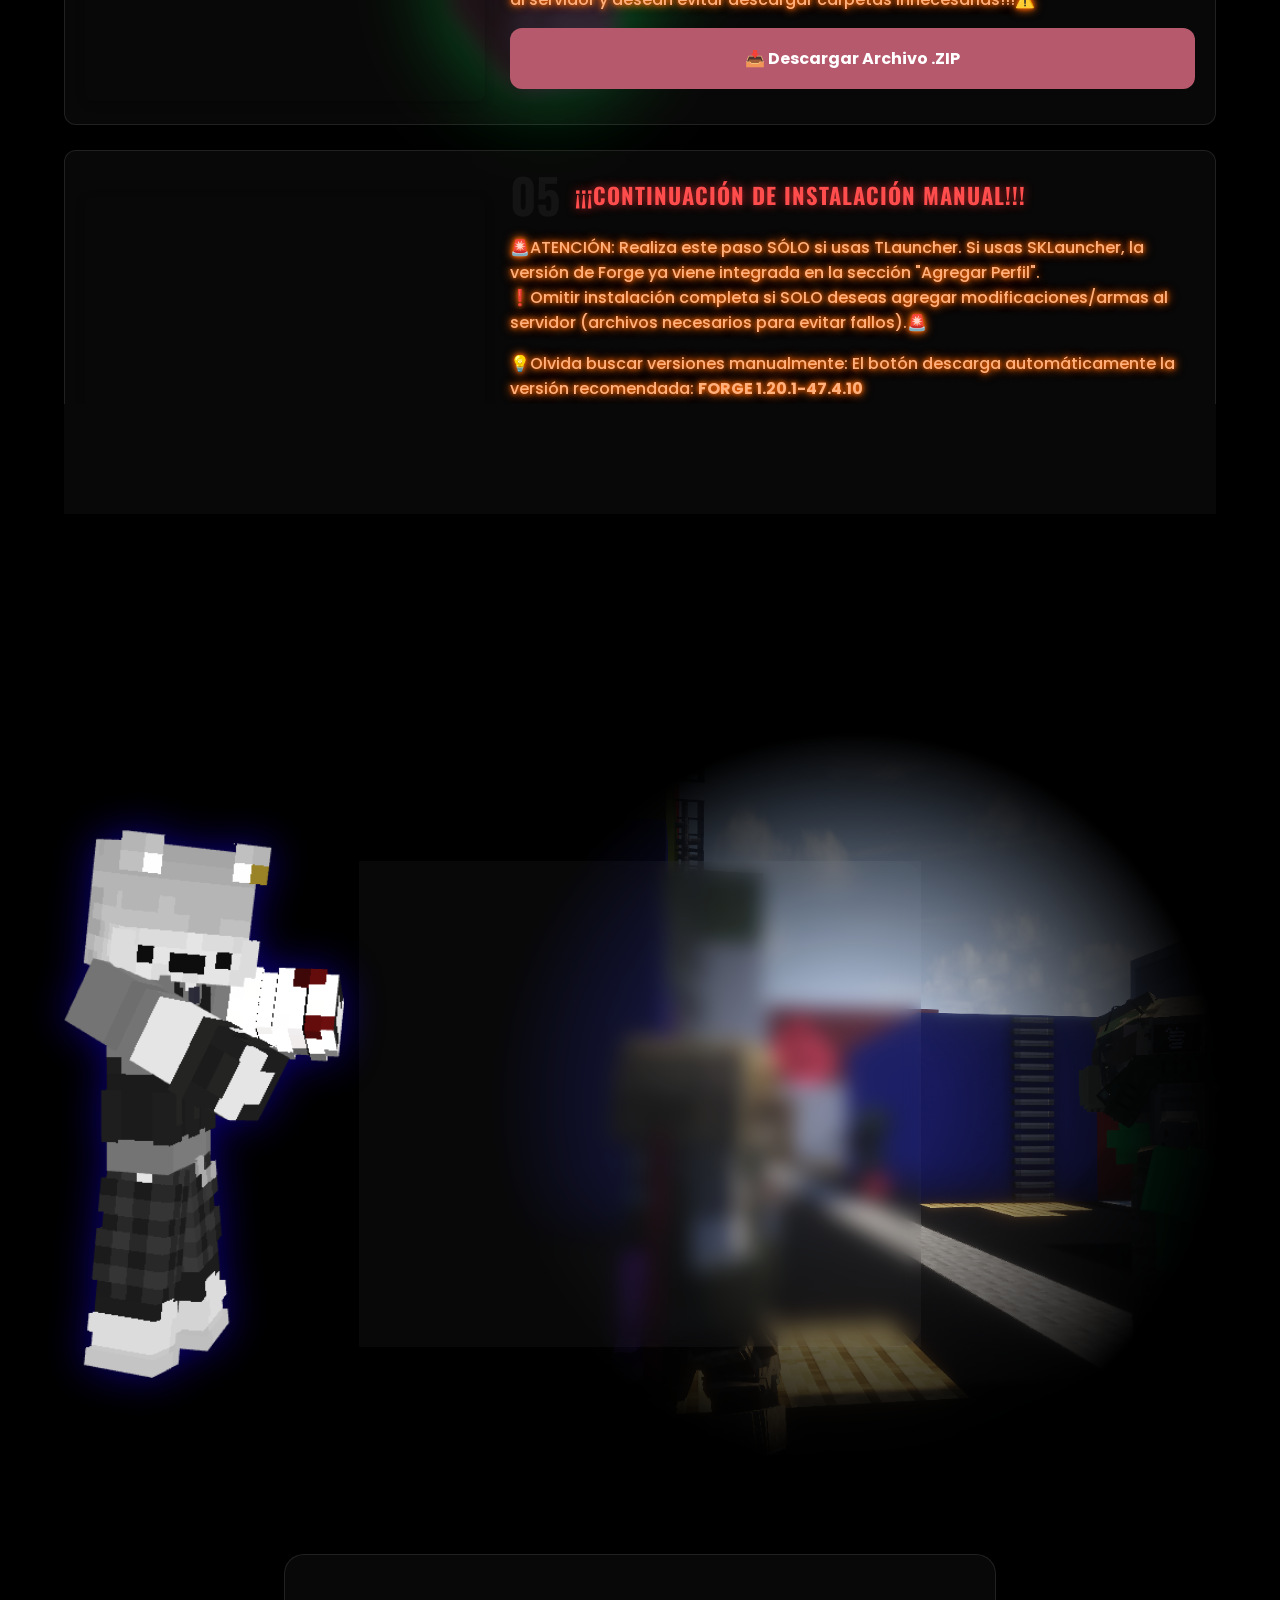
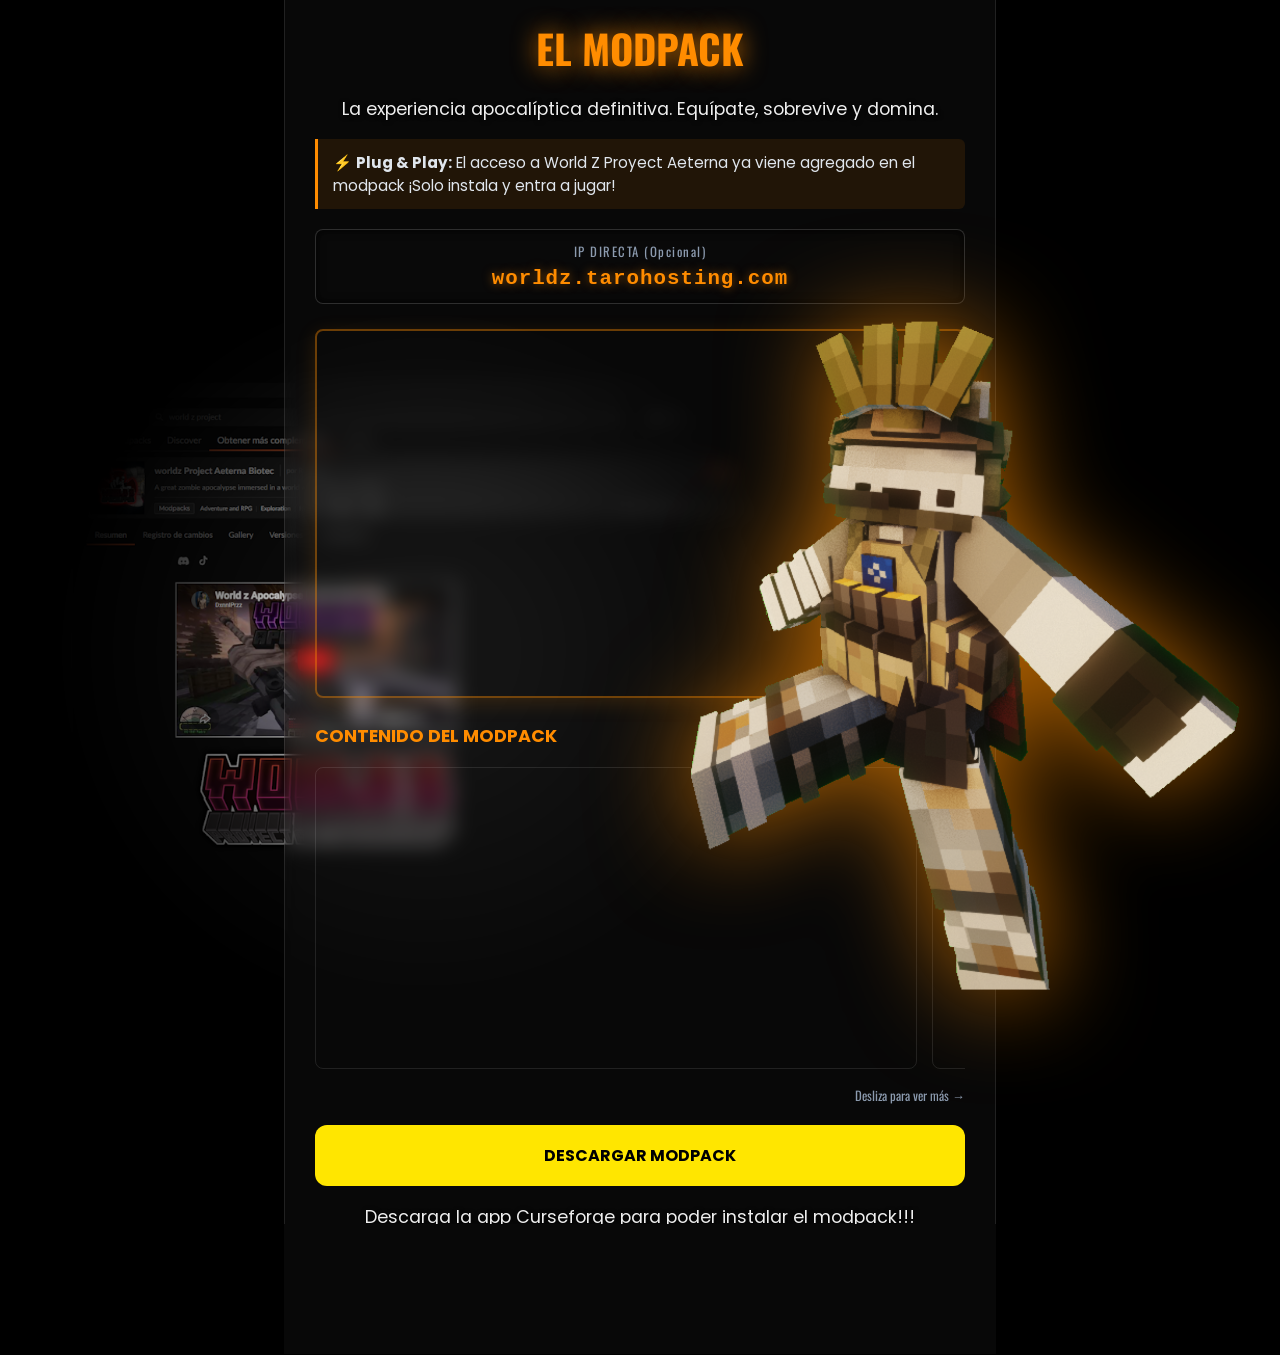
==== commit a1fc0f4d: "Update index.html" ====
--- a/index.html
+++ b/index.html
@@ -1,14 +1,9 @@
 <!DOCTYPE html>
 <html lang="es">
 <head>
-
-    
-    
+    <link rel="canonical" href="https://dxnniprzz.github.io/World-Z/" />
     <meta name="description" content="Página oficial de World Z Proyect Aeterna Biotec. Información sobre el desarrollo y avances del proyecto.">
-    
     <meta name="keywords" content="world z, World z project, Proyect Aeterna Biotec, Aeterna Biotec, GitHub World Z">
-    
-    
     <meta name="google-site-verification" content="i11mtS7kQCkHAtEZqLaTs6EcRJ79t7Z1BuaArI9IVcI" />
     <meta charset="UTF-8">
     <meta name="viewport" content="width=device-width, initial-scale=1.0">
@@ -348,7 +343,7 @@
 
             <!-- BOTÓN DE DESCARGA -->
            
-            <a href="https://www.curseforge.com/minecraft/modpacks/worldz-project-aeterna-biotec/files/8076283" class="btn btn-modpack" style="margin-top: 15px; width: 100%; display: block; box-sizing: border-box;">DESCARGAR MODPACK</a>
+            <a href="https://www.curseforge.com/minecraft/modpacks/worldz-project-aeterna-biotec/files/8106739" class="btn btn-modpack" style="margin-top: 15px; width: 100%; display: block; box-sizing: border-box;">DESCARGAR MODPACK</a>
             <p class="desc-text highlight-orange">
                     Descarga la app Curseforge para poder instalar el modpack!!!
                 </p>
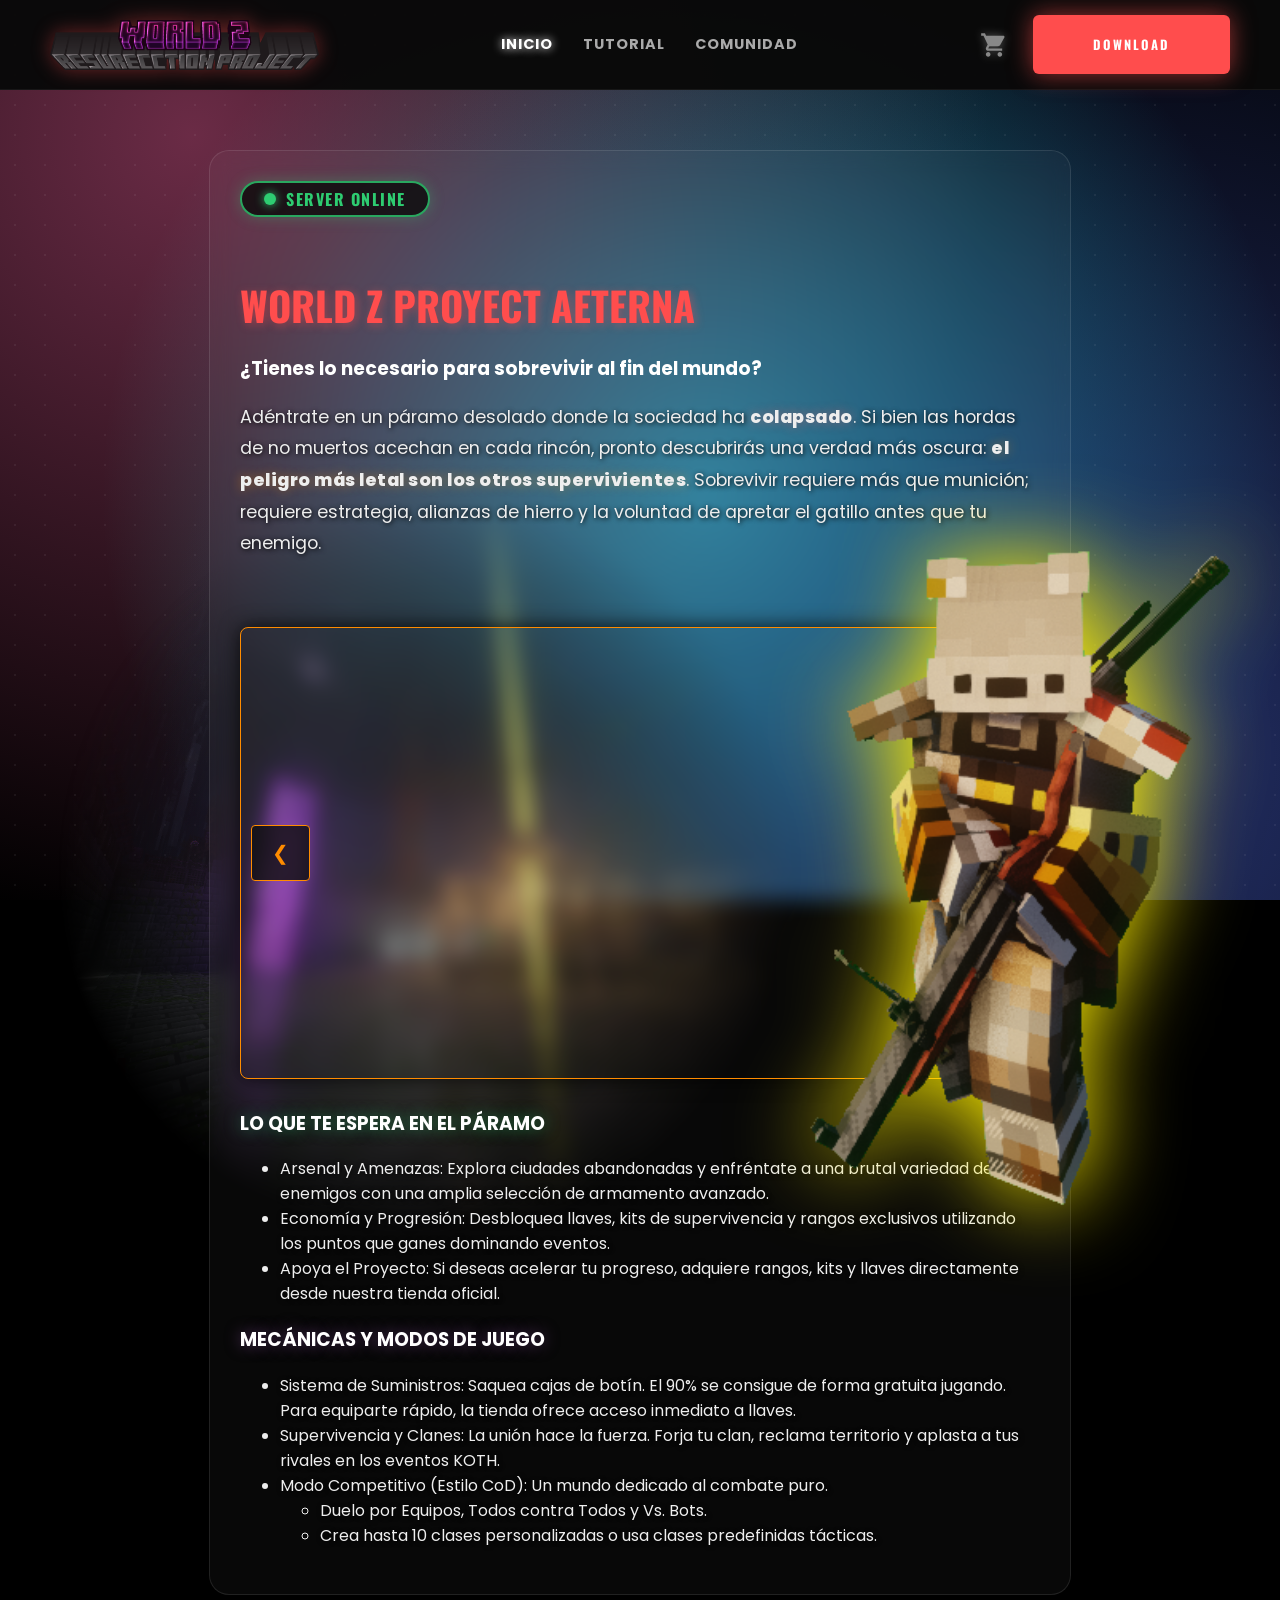
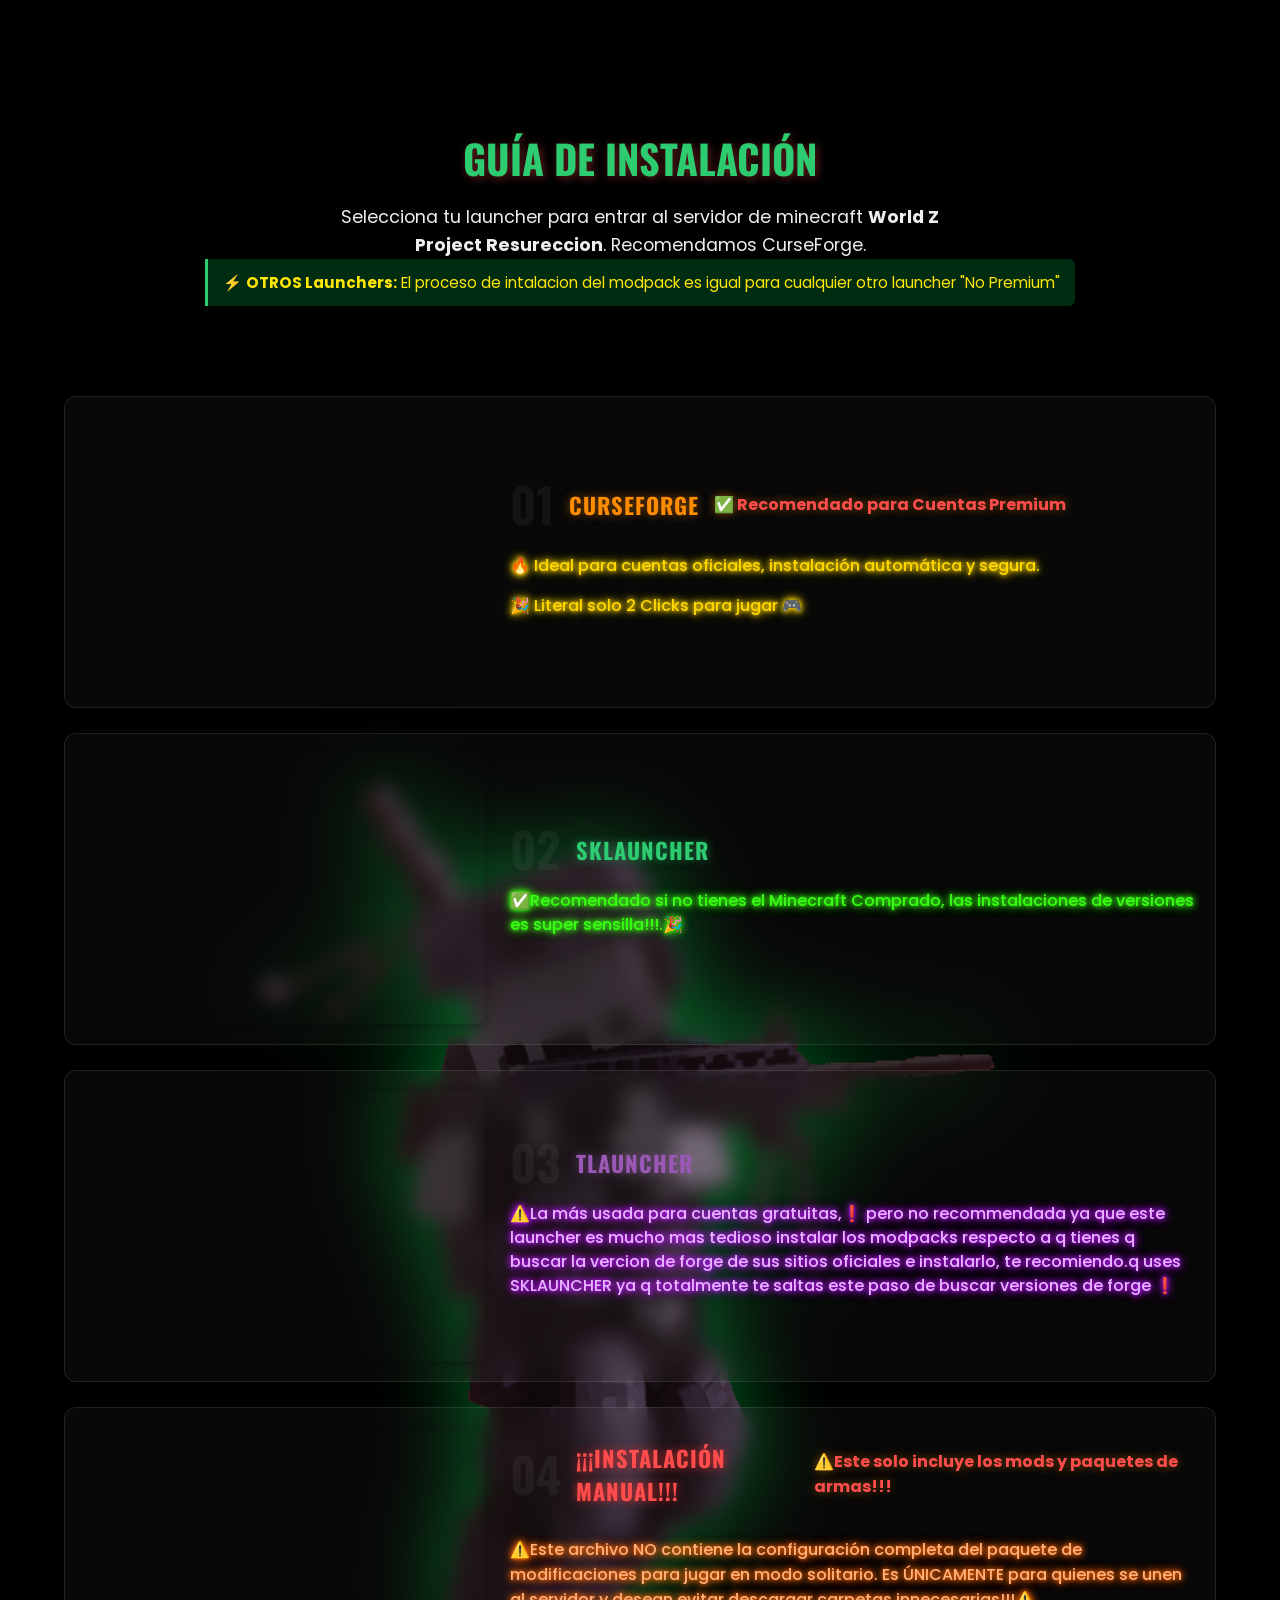
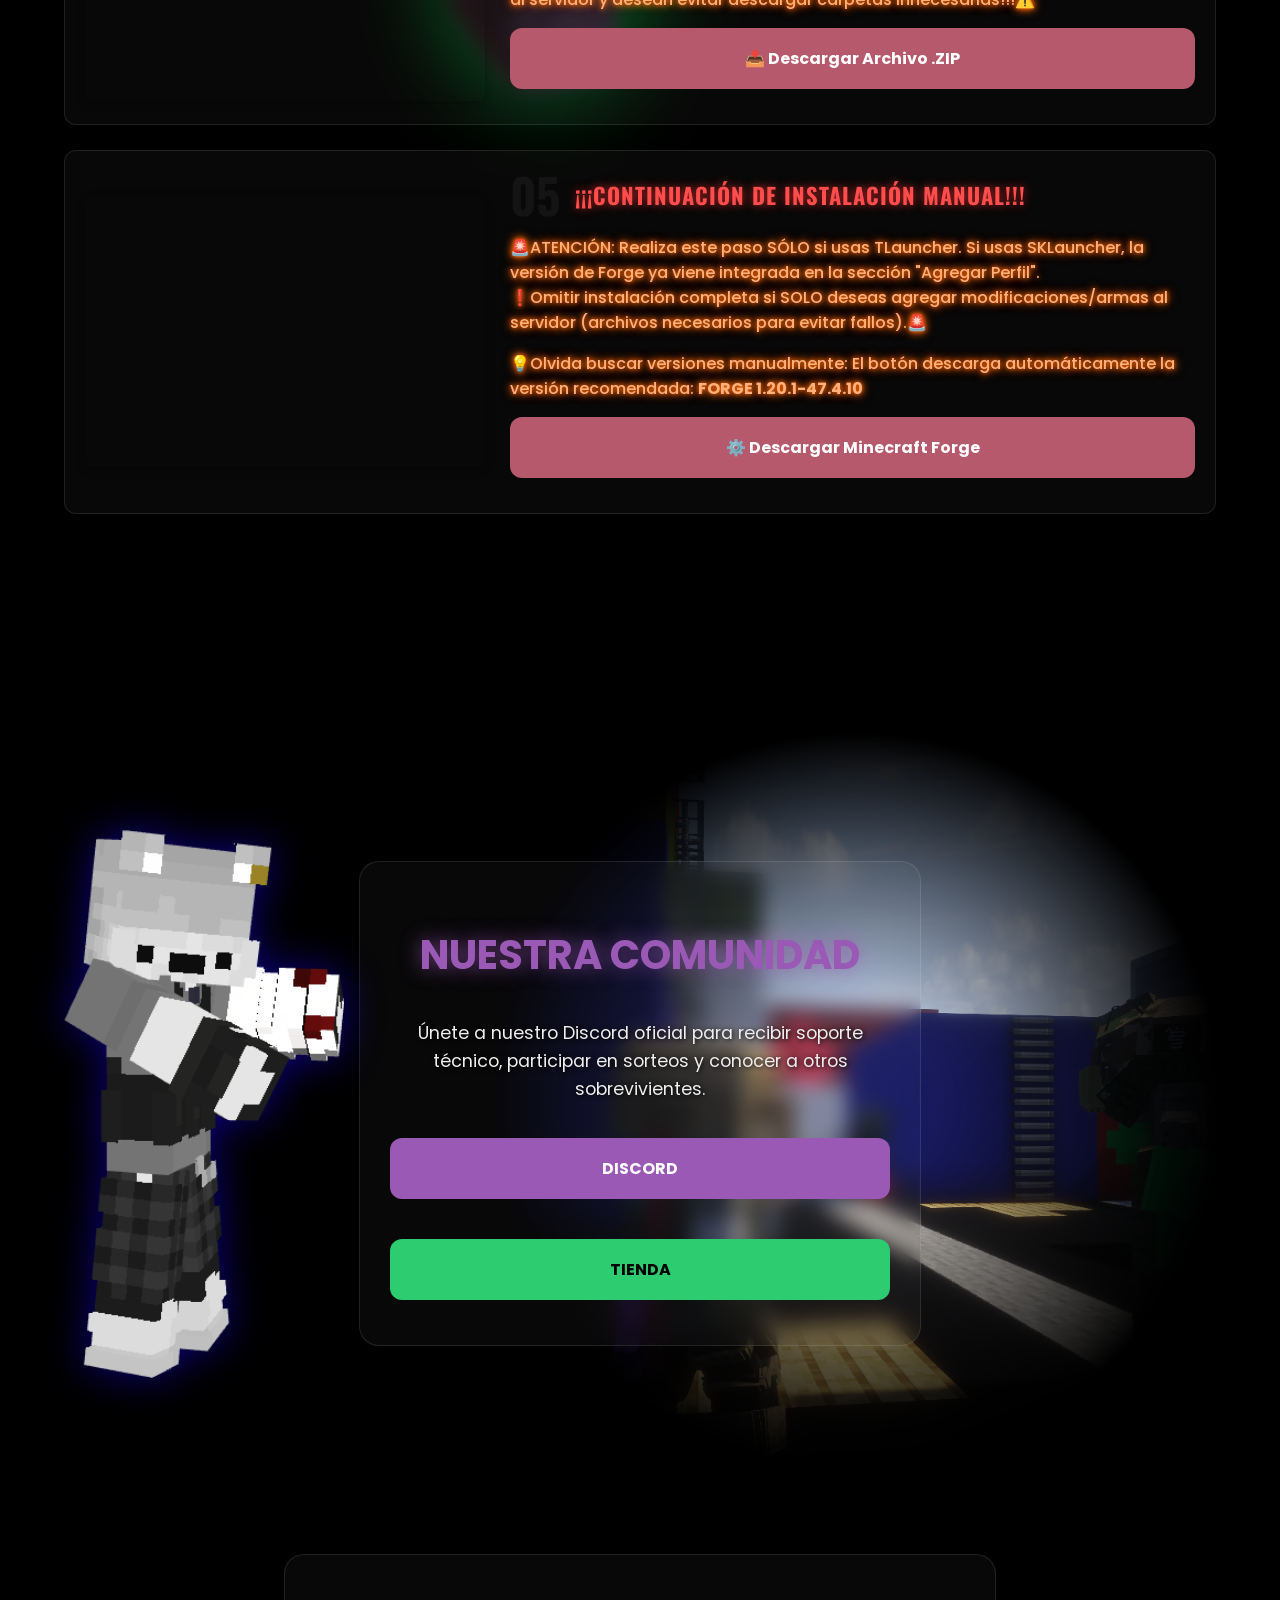
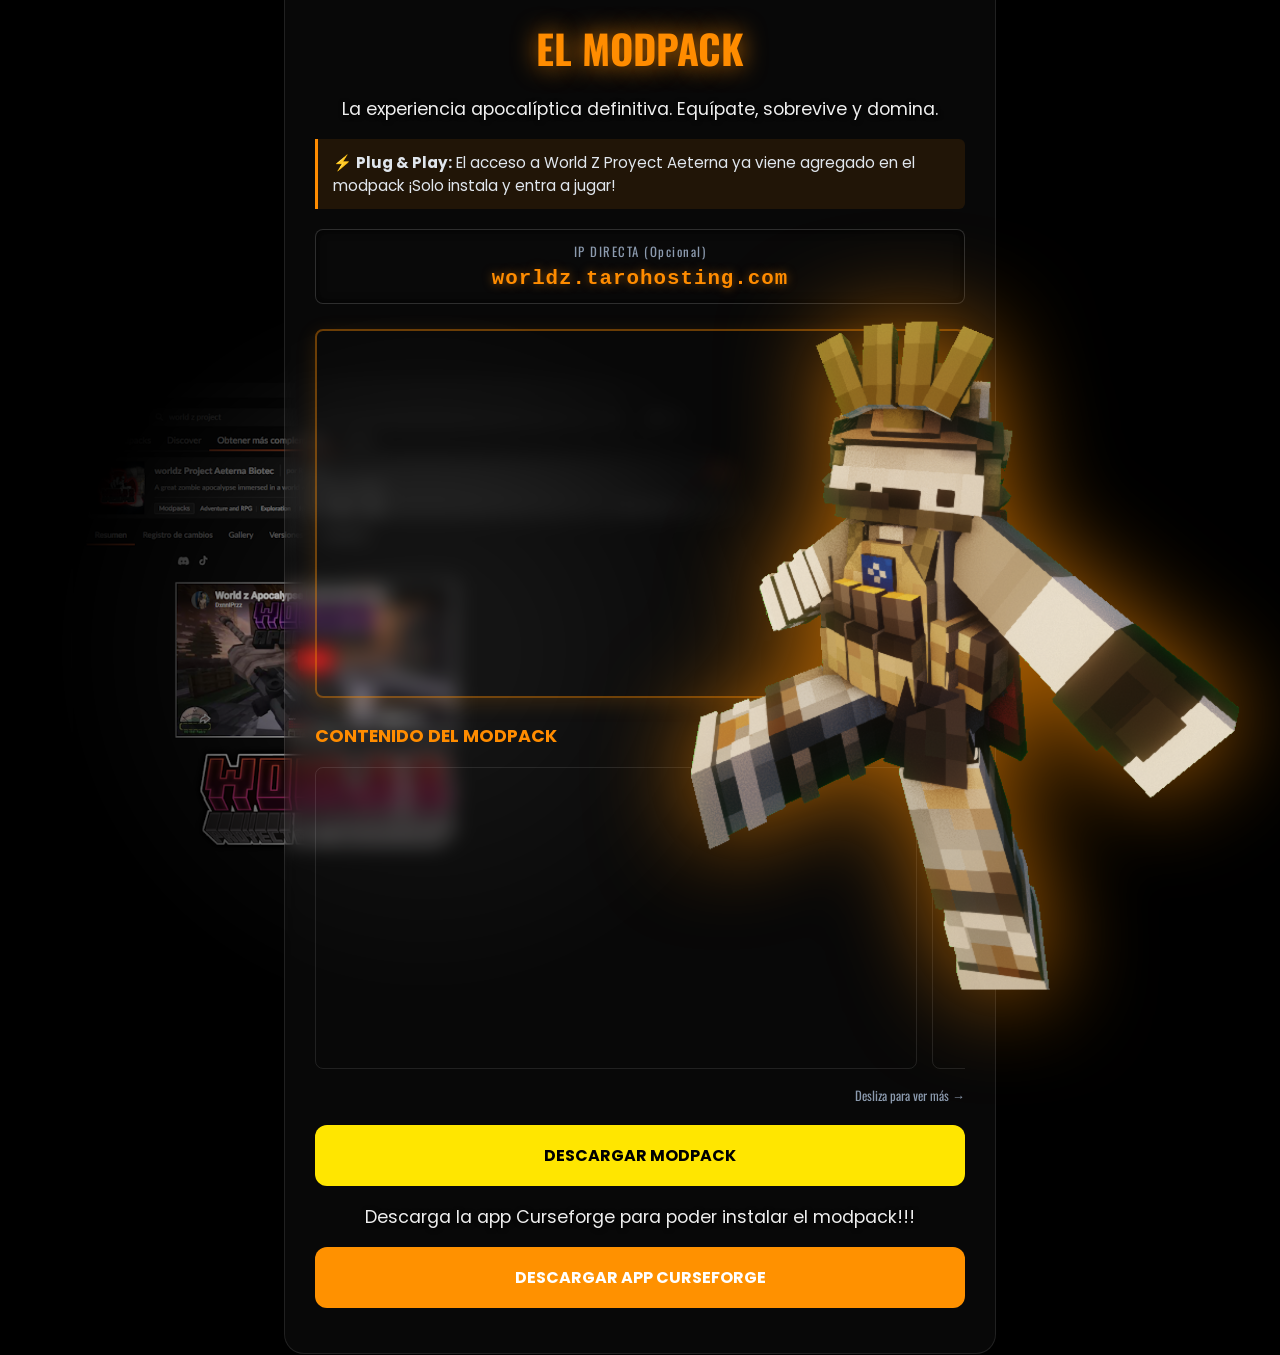
==== commit 2db4c381: "Update index.html" ====
--- a/index.html
+++ b/index.html
@@ -343,7 +343,7 @@
 
             <!-- BOTÓN DE DESCARGA -->
            
-            <a href="https://www.curseforge.com/minecraft/modpacks/worldz-project-aeterna-biotec/files/8106739" class="btn btn-modpack" style="margin-top: 15px; width: 100%; display: block; box-sizing: border-box;">DESCARGAR MODPACK</a>
+            <a href="https://www.curseforge.com/minecraft/modpacks/worldz-project-aeterna-biotec" class="btn btn-modpack" style="margin-top: 15px; width: 100%; display: block; box-sizing: border-box;">DESCARGAR MODPACK</a>
             <p class="desc-text highlight-orange">
                     Descarga la app Curseforge para poder instalar el modpack!!!
                 </p>
